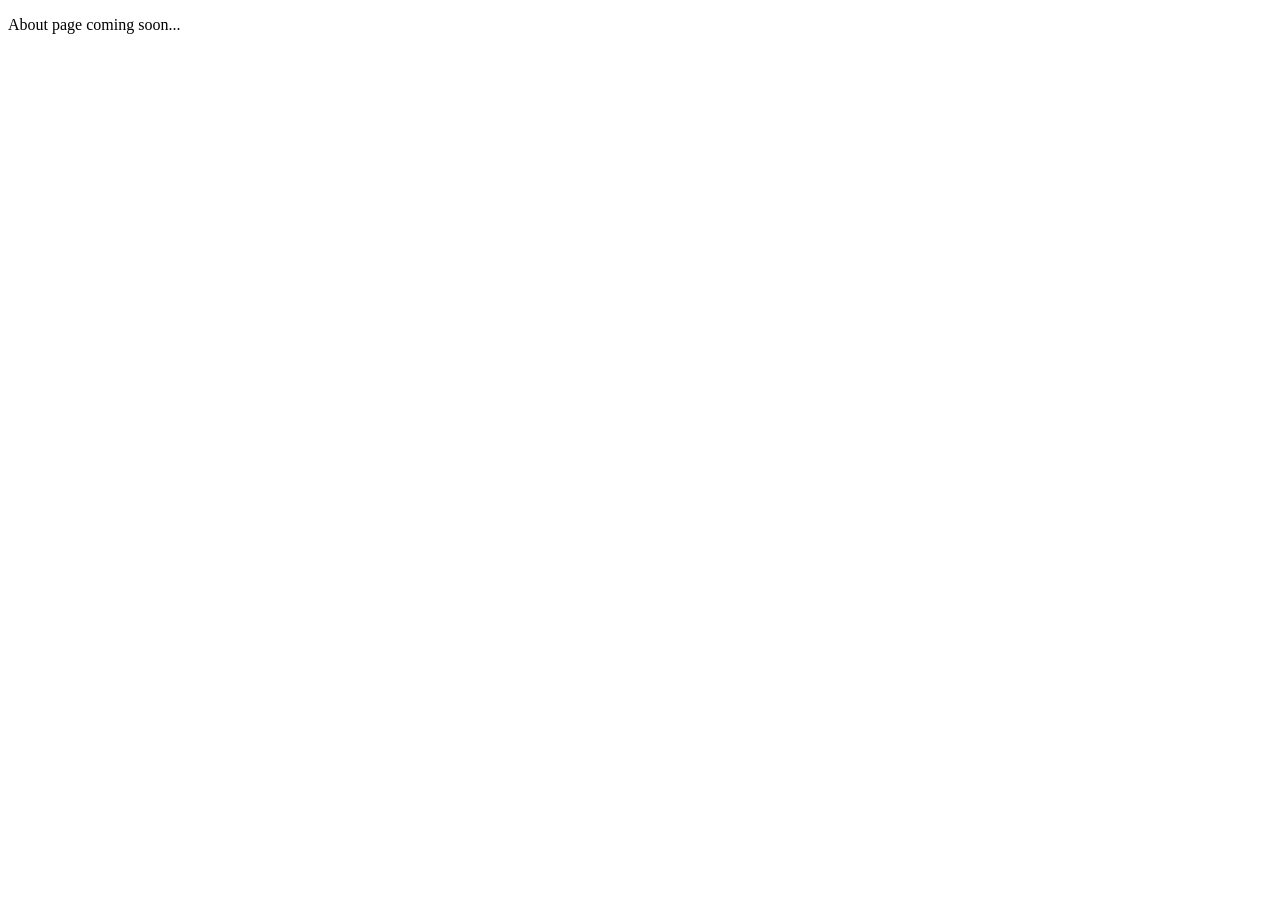
==== pages/about.html @ d06fef38 "Setting up pages and folders" ====
<!DOCTYPE html>
<html lang="en">
<head>
    <meta charset="UTF-8">
    <meta name="viewport" content="width=device-width, initial-scale=1.0">
    <title>About - Cheyenne</title>
    <link rel="stylesheet" href="assets/css/style.css">
</head>
<body>
    <p>About page coming soon...</p>
</body>
</html>
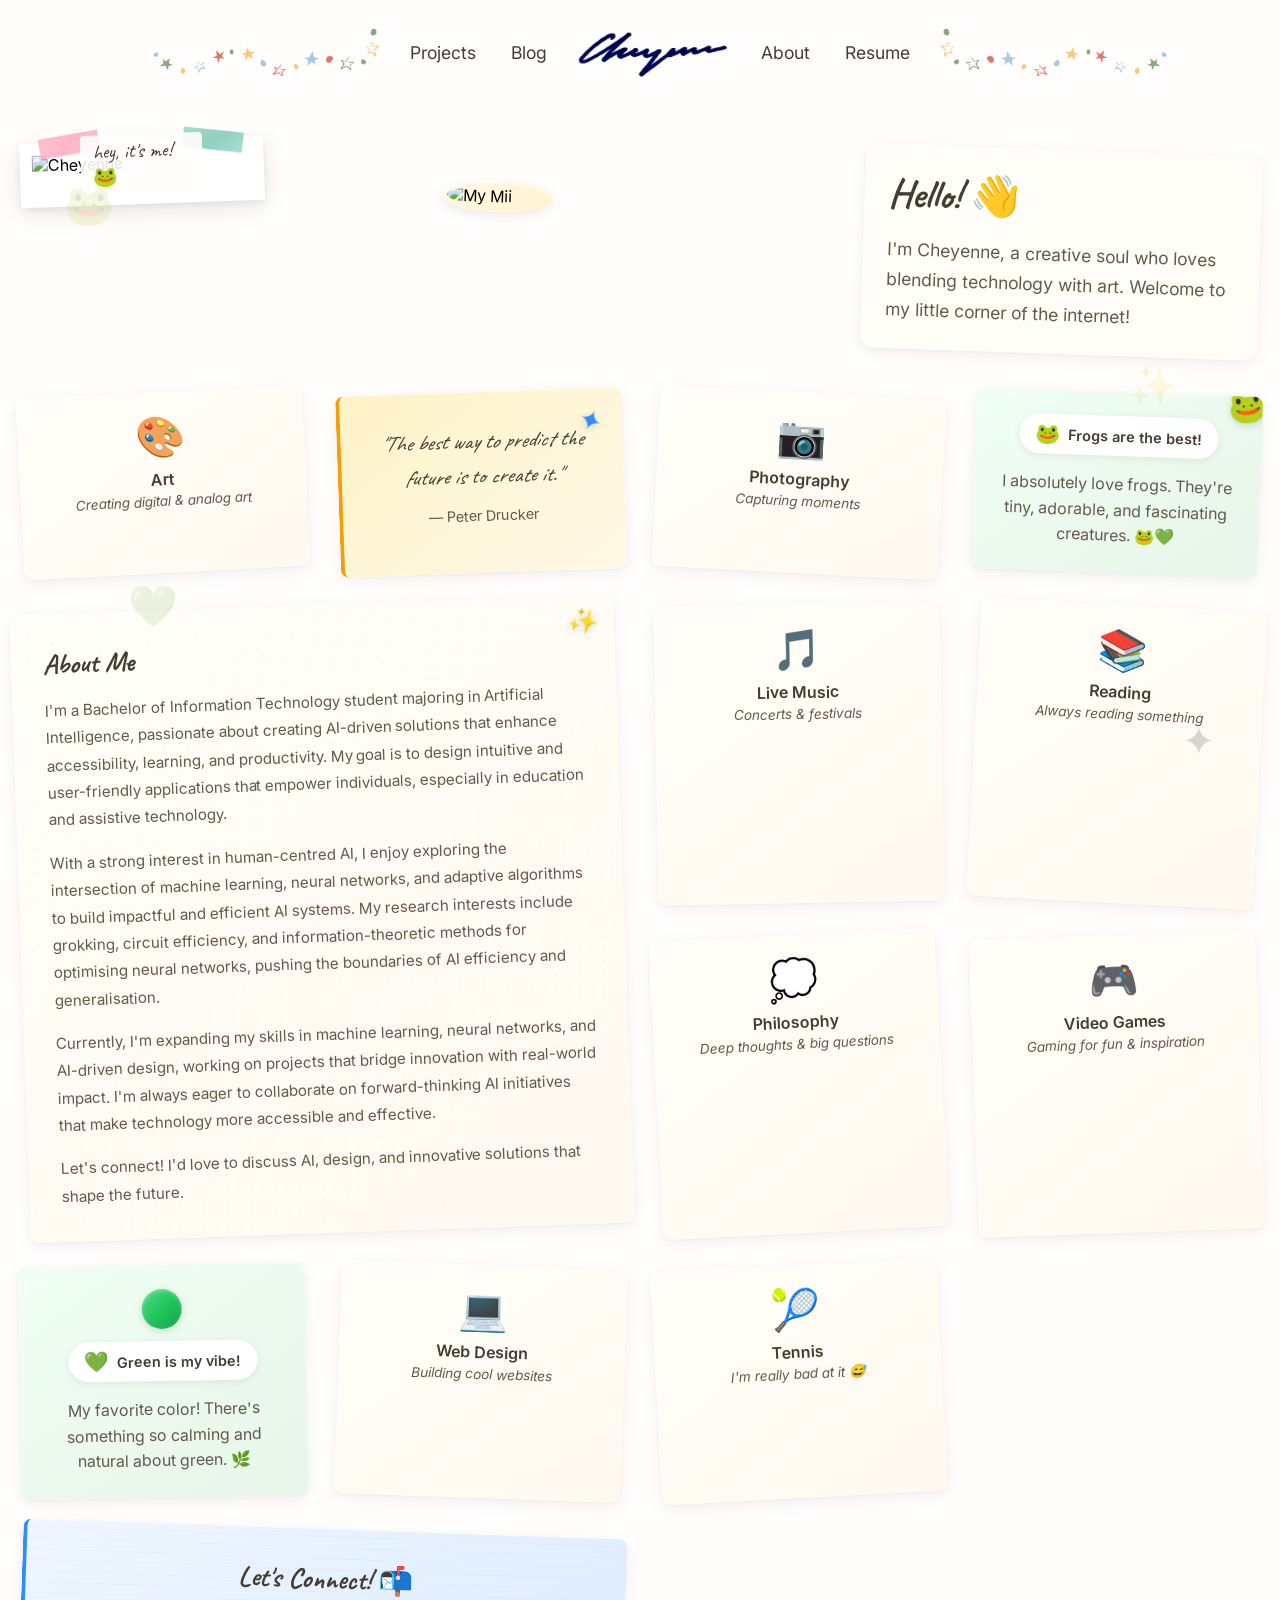
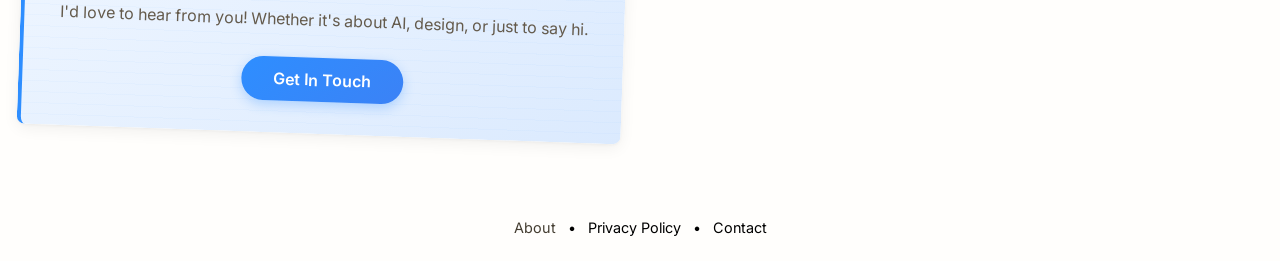
==== commit 719f397d: "about and resume section added" ====
--- a/pages/about.html
+++ b/pages/about.html
@@ -4,9 +4,198 @@
     <meta charset="UTF-8">
     <meta name="viewport" content="width=device-width, initial-scale=1.0">
     <title>About - Cheyenne</title>
-    <link rel="stylesheet" href="assets/css/style.css">
+    <link rel="stylesheet" href="../assets/css/style.css">
+    <link rel="preconnect" href="https://fonts.googleapis.com">
+    <link href="https://fonts.googleapis.com/css2?family=Inter:wght@400;500;600;700&family=Caveat:wght@400;500;600&display=swap" rel="stylesheet">
 </head>
+
 <body>
-    <p>About page coming soon...</p>
+    <!-- Top Bar -->
+    <div class="top-bar">
+        <div class="top-left">
+            <img src="../assets/images/stars-left.png" alt="Name" class="left-stars">
+            <nav class="nav-links">
+                <a href="projects.html">Projects</a>
+                <a href="blog.html">Blog</a>
+            </nav>
+            <img src="../assets/images/LOGO.png" alt="Name" class="top-logo">
+            <nav class="nav-links">
+                <a href="about.html">About</a>
+                <a href="resume.html">Resume</a>
+            </nav>
+            <img src="../assets/images/stars-right.png" alt="Name" class="right-stars">
+        </div>
+        
+        <button class="hamburger" aria-label="Toggle menu" aria-expanded="false">
+            <span class="hamburger-line"></span>
+            <span class="hamburger-line"></span>
+            <span class="hamburger-line"></span>
+        </button>
+    </div>
+
+    <!-- Mobile Navigation Overlay -->
+    <div class="mobile-nav-overlay">
+        <nav class="mobile-nav">
+            <a href="projects.html" class="mobile-nav-link">Projects</a>
+            <a href="blog.html" class="mobile-nav-link">Blog</a>
+            <a href="about.html" class="mobile-nav-link">About</a>
+            <a href="resume.html" class="mobile-nav-link">Resume</a>
+        </nav>
+    </div>
+
+    <!-- Main Content -->
+    <main class="about-container">
+        
+        <!-- Hero Section -->
+        <section class="about-hero">
+            <div class="hero-grid">
+                <!-- Your Photo Frame -->
+                <div class="photo-frame rotate-left">
+                    <div class="washi-tape top-left"></div>
+                    <div class="washi-tape top-right"></div>
+                    <img src="https://images.unsplash.com/photo-1494790108377-be9c29b29330?w=400&h=500&fit=crop" alt="Cheyenne" class="profile-photo">
+                    <span class="photo-caption">hey, it's me! 🐸</span>
+                </div>
+                
+                <!-- Wii Mii -->
+                <div class="mii-frame rotate-right">
+                    <img src="https://images.unsplash.com/photo-1535713875002-d1d0cf377fde?w=200&h=200&fit=crop" alt="My Mii" class="mii-photo">
+                </div>
+                
+                <!-- Intro Card -->
+                <div class="intro-card">
+                    <h1 class="hello-text">Hello! 👋</h1>
+                    <p class="intro-text">I'm Cheyenne, a creative soul who loves blending technology with art. Welcome to my little corner of the internet!</p>
+                </div>
+            </div>
+        </section>
+
+        <!-- Scrapbook Masonry Grid -->
+        <section class="scrapbook-section">
+            <div class="scrapbook-grid">
+                
+                <!-- Hobbies Card: Art -->
+                <div class="scrap-card hobby-card rotate-3deg">
+                    <div class="hobby-icon">🎨</div>
+                    <h3 class="hobby-title">Art</h3>
+                    <p class="hobby-desc">Creating digital & analog art</p>
+                </div>
+
+                <!-- Quote Card -->
+                <div class="scrap-card quote-card rotate-left">
+                    <div class="sticker sticker-sparkle">✦</div>
+                    <blockquote class="quote-text">"The best way to predict the future is to create it."</blockquote>
+                    <cite class="quote-author">— Peter Drucker</cite>
+                </div>
+
+                <!-- Hobbies Card: Photography -->
+                <div class="scrap-card hobby-card rotate--3deg">
+                    <div class="hobby-icon">📷</div>
+                    <h3 class="hobby-title">Photography</h3>
+                    <p class="hobby-desc">Capturing moments</p>
+                </div>
+
+                <!-- Fun Fact: Frogs -->
+                <div class="scrap-card funfact-card rotate-right">
+                    <div class="sticker sticker-frog">🐸</div>
+                    <div class="funfact-badge">
+                        <span class="funfact-icon">🐸</span>
+                        <span class="funfact-text">Frogs are the best!</span>
+                    </div>
+                    <p class="funfact-desc">I absolutely love frogs. They're tiny, adorable, and fascinating creatures. 🐸💚</p>
+                </div>
+
+                <!-- About Me Card -->
+                <div class="scrap-card about-card span-2 rotate-left">
+                    <div class="card-pattern dots"></div>
+                    <div class="sticker sticker-star">✨</div>
+                    <h2 class="card-title">About Me</h2>
+                    <p class="card-text">I'm a Bachelor of Information Technology student majoring in Artificial Intelligence, passionate about creating AI-driven solutions that enhance accessibility, learning, and productivity. My goal is to design intuitive and user-friendly applications that empower individuals, especially in education and assistive technology.</p>
+                    <p class="card-text">With a strong interest in human-centred AI, I enjoy exploring the intersection of machine learning, neural networks, and adaptive algorithms to build impactful and efficient AI systems. My research interests include grokking, circuit efficiency, and information-theoretic methods for optimising neural networks, pushing the boundaries of AI efficiency and generalisation.</p>
+                    <p class="card-text">Currently, I'm expanding my skills in machine learning, neural networks, and AI-driven design, working on projects that bridge innovation with real-world impact. I'm always eager to collaborate on forward-thinking AI initiatives that make technology more accessible and effective.</p>
+                    <p class="card-text">Let's connect! I'd love to discuss AI, design, and innovative solutions that shape the future.</p>
+                </div>
+
+                <!-- Hobbies Card: Live Music -->
+                <div class="scrap-card hobby-card rotate-1deg">
+                    <div class="hobby-icon">🎵</div>
+                    <h3 class="hobby-title">Live Music</h3>
+                    <p class="hobby-desc">Concerts & festivals</p>
+                </div>
+
+                <!-- Hobbies Card: Reading -->
+                <div class="scrap-card hobby-card rotate--3deg">
+                    <div class="hobby-icon">📚</div>
+                    <h3 class="hobby-title">Reading</h3>
+                    <p class="hobby-desc">Always reading something</p>
+                </div>
+
+                <!-- Hobbies Card: Philosophy -->
+                <div class="scrap-card hobby-card rotate-3deg">
+                    <div class="hobby-icon">💭</div>
+                    <h3 class="hobby-title">Philosophy</h3>
+                    <p class="hobby-desc">Deep thoughts & big questions</p>
+                </div>
+
+                <!-- Hobbies Card: Video Games -->
+                <div class="scrap-card hobby-card rotate-left">
+                    <div class="hobby-icon">🎮</div>
+                    <h3 class="hobby-title">Video Games</h3>
+                    <p class="hobby-desc">Gaming for fun & inspiration</p>
+                </div>
+
+                <!-- Fun Fact: Favorite Color -->
+                <div class="scrap-card funfact-card rotate-1deg">
+                    <div class="color-swatch">
+                        <span class="color-circle green"></span>
+                    </div>
+                    <div class="funfact-badge">
+                        <span class="funfact-icon">💚</span>
+                        <span class="funfact-text">Green is my vibe!</span>
+                    </div>
+                    <p class="funfact-desc">My favorite color! There's something so calming and natural about green. 🌿</p>
+                </div>
+
+                <!-- Hobbies Card: Web Design -->
+                <div class="scrap-card hobby-card rotate-right">
+                    <div class="hobby-icon">💻</div>
+                    <h3 class="hobby-title">Web Design</h3>
+                    <p class="hobby-desc">Building cool websites</p>
+                </div>
+
+                <!-- Hobbies Card: Tennis -->
+                <div class="scrap-card hobby-card rotate-3deg">
+                    <div class="hobby-icon">🎾</div>
+                    <h3 class="hobby-title">Tennis</h3>
+                    <p class="hobby-desc">I'm really bad at it 😅</p>
+                </div>
+
+                <!-- Let's Connect Card -->
+                <div class="scrap-card connect-card span-2 rotate-right">
+                    <div class="card-pattern lines"></div>
+                    <h2 class="connect-title">Let's Connect! 📬</h2>
+                    <p class="connect-text">I'd love to hear from you! Whether it's about AI, design, or just to say hi.</p>
+                    <a href="resume.html" class="connect-btn">Get In Touch</a>
+                </div>
+
+            </div>
+        </section>
+
+    </main>
+
+    <!-- Decorative Elements -->
+    <div class="deco-sticker deco-frog">🐸</div>
+    <div class="deco-sticker deco-star">✨</div>
+    <div class="deco-sticker deco-heart">💚</div>
+    <div class="deco-sticker deco-sparkle">✦</div>
+
+    <!-- Footer -->
+    <footer>
+        <nav aria-label="Footer navigation">
+            <a href="about.html">About</a> &nbsp; • &nbsp; Privacy Policy &nbsp; • &nbsp; Contact
+        </nav>
+    </footer>
+
+    <script src="../scripts/main.js"></script>
 </body>
 </html>
--- a/assets/css/style.css
+++ b/assets/css/style.css
@@ -0,0 +1,1207 @@
+/* ===================
+   Global Body Styles
+   =================== */
+   body {
+    margin: 0;
+    font-family: 'Inter', Arial, sans-serif;
+    background: rgb(255, 254, 252);
+}
+
+
+.main-text {
+    color: rgb(68, 61, 49);
+    font-family: 'Inter', serif;
+    font-size: clamp(1.6rem, 4vw, 3rem);
+    padding: 2rem 1.5rem;
+    max-width: 900px;
+    margin: auto;
+}
+
+/* ===================
+   Header and Branding
+   =================== */
+header {
+    text-align: center;
+    padding-top: 160px; /* accommodates fixed nav bar */
+    color: #F0E6D9;
+}
+
+.logo-img {
+    width: 180px;
+    height: auto;
+    display: block;
+    margin: 0 auto 20px;
+}
+
+.logo {
+    font-size: 2.8rem;
+    font-weight: 800;
+    margin-bottom: 10px;
+}
+
+.subtitle {
+    font-size: 1.2rem;
+    margin-bottom: 30px;
+}
+
+
+/* ===================
+   Top Bar & Navigation
+   =================== */
+.hamburger {
+    display: none;
+}
+
+.mobile-nav-overlay {
+    display: none;
+}
+.top-bar {
+    display: flex;
+    justify-content: center;
+    align-items: center;
+    padding: 14px 20px;
+    background-color: rgb(255, 254, 252);
+    position: fixed;
+    top: 0;
+    width: 100%;
+    z-index: 9999;
+}
+
+.top-left {
+    display: flex;
+    align-items: center;
+    gap: 30px;
+    max-width: 1200px;
+    width: 100%;
+    justify-content: center;
+}
+
+.nav-links {
+    display: flex;
+    gap: 35px;
+}
+
+.nav-links a {
+    color: rgb(68, 61, 49);
+    font-family: 'Inter', serif;
+    text-decoration: none;
+    font-size: 1.1rem;
+}
+
+.nav-links a:hover {
+    /* color: #ff772e; */
+    color: #2e8eff;
+}
+
+.top-logo {
+    width: clamp(100px, 12vw, 180px);
+}
+
+.left-stars,
+.right-stars {
+    width: clamp(120px, 18vw, 460px);
+    height: auto;
+}
+/* 
+.left-stars {
+    width: 460px;
+    height: auto;
+    display: block;
+    transform: translate(-15px, -25px);
+    position: relative;
+    padding: 0px 0px;
+    top: 0;
+    left: -30px;
+    right: 0px;
+    z-index: 9999;
+}
+.right-stars {
+    width: 460px;
+    height: auto;
+    display: block;
+    transform: translate(-15px, -25px);
+    position: relative;
+    padding: 0px 0px;
+    top: 0;
+    left: 30px;
+    right: 0;
+    z-index: 9999;
+} */
+
+
+.top-right-icons {
+    display: flex;
+    gap: 20px;
+    align-items: center;
+    flex-shrink: 0;
+}
+
+.icon-btn {
+    background: none;
+    border: none;
+    cursor: pointer;
+    padding: 4px;
+    transition: transform 0.2s ease;
+}
+
+.icon-btn:hover {
+    transform: scale(1.15);
+}
+
+.icon-btn svg {
+    width: 22px;
+    height: 22px;
+    fill: white;
+}
+/* ===================
+   Footer Styling
+   =================== */
+footer {
+    text-align: center;
+    padding: 25px 10px;
+    font-size: clamp(0.8rem, 2vw, 0.9rem);
+}
+
+footer nav a {
+    color: rgb(68, 61, 49);
+    text-decoration: none;
+}
+
+footer nav a:hover {
+    color: #2e8eff;
+}
+
+button {
+    font-size: 17px;
+    padding: 1em 2.7em;
+    font-weight: 500;
+    background: #1f2937;
+    color: white;
+    border: none;
+    position: relative;
+    overflow: hidden;
+    border-radius: 0.6em;
+    cursor: pointer;
+  }
+  
+  .label {
+    position: relative;
+    top: -1px;
+  }
+  
+  .transition {
+    transition-timing-function: cubic-bezier(0, 0, 0.2, 1);
+    transition-duration: 500ms;
+    background-color: rgba(16, 185, 129, 0.6);
+    border-radius: 9999px;
+    width: 0;
+    height: 0;
+    position: absolute;
+    left: 50%;
+    top: 50%;
+    transform: translate(-50%, -50%);
+  }
+  
+  button:hover .transition {
+    width: 14em;
+    height: 14em;
+  }
+  
+  button:active {
+    transform: scale(0.97);
+  }
+  
+  @media (max-width: 768px) {
+
+    .top-left {
+        gap: 15px;
+    }
+
+    .nav-links {
+        gap: 18px;
+    }
+
+    .nav-links a {
+        font-size: 0.9rem;
+    }
+
+    .left-stars,
+    .right-stars {
+        display: none;
+    }
+
+    .hamburger {
+        display: flex;
+    }
+
+    .nav-links {
+        display: none;
+    }
+
+    header {
+    padding-top: clamp(100px, 12vh, 160px);
+    }
+
+    .main-text {
+        text-align: center;
+        padding: 1.5rem;
+    }
+
+    /* Hamburger Button */
+    .hamburger {
+        display: flex;
+        flex-direction: column;
+        justify-content: center;
+        align-items: center;
+        gap: 5px;
+        width: 40px;
+        height: 40px;
+        background: none;
+        border: none;
+        cursor: pointer;
+        padding: 0;
+        z-index: 10000;
+    }
+
+    .hamburger-line {
+        width: 24px;
+        height: 2px;
+        background-color: rgb(68, 61, 49);
+        transition: all 0.3s ease;
+    }
+
+    .hamburger.active .hamburger-line:nth-child(1) {
+        transform: rotate(45deg) translate(5px, 5px);
+    }
+
+    .hamburger.active .hamburger-line:nth-child(2) {
+        opacity: 0;
+    }
+
+    .hamburger.active .hamburger-line:nth-child(3) {
+        transform: rotate(-45deg) translate(5px, -5px);
+    }
+
+    /* Mobile Navigation Overlay */
+    .mobile-nav-overlay {
+        position: fixed;
+        top: 0;
+        left: 0;
+        width: 100%;
+        height: 100%;
+        background-color: rgba(255, 254, 252, 0.98);
+        display: flex;
+        justify-content: flex-start;
+        align-items: center;
+        padding-left: 3rem;
+        opacity: 0;
+        visibility: hidden;
+        transition: opacity 0.3s ease, visibility 0.3s ease;
+        z-index: 9998;
+    }
+
+    .mobile-nav-overlay.active {
+        opacity: 1;
+        visibility: visible;
+    }
+
+    /* Mobile Navigation Links */
+    .mobile-nav {
+        display: flex;
+        flex-direction: column;
+        align-items: flex-start;
+        gap: 2rem;
+        transform: scale(0.9);
+        transition: transform 0.3s ease;
+    }
+
+    .mobile-nav-overlay.active .mobile-nav {
+        transform: scale(1);
+    }
+
+    .mobile-nav-link {
+        color: rgb(68, 61, 49);
+        font-family: 'Inter', serif;
+        font-size: 2rem;
+        font-weight: 600;
+        text-decoration: none;
+        transition: color 0.2s ease, transform 0.2s ease;
+    }
+
+    .mobile-nav-link:hover {
+        color: #2e8eff;
+        transform: scale(1.05);
+    }
+}
+
+/* ===================
+   Resume Page Styles
+   =================== */
+.resume-container {
+    max-width: 800px;
+    margin: 0 auto;
+    padding: 120px 20px 60px;
+}
+
+.section-title {
+    font-size: clamp(2rem, 5vw, 3rem);
+    color: rgb(68, 61, 49);
+    text-align: center;
+    margin-bottom: 0.5rem;
+    font-weight: 800;
+    letter-spacing: -0.02em;
+    position: relative;
+}
+
+.section-title::after {
+    content: '';
+    display: block;
+    width: 60px;
+    height: 4px;
+    background: linear-gradient(90deg, #2e8eff, #60a5fa);
+    margin: 1rem auto 0;
+    border-radius: 2px;
+}
+
+.section-subtitle {
+    text-align: center;
+    color: rgb(120, 110, 95);
+    margin-bottom: 3.5rem;
+    font-size: 1.15rem;
+    font-weight: 400;
+}
+
+/* Contact Form */
+.contact-section {
+    margin-bottom: 6rem;
+}
+
+.contact-form {
+    background: linear-gradient(145deg, #ffffff, #fafaf8);
+    padding: 2.5rem;
+    border-radius: 20px;
+    box-shadow: 
+        0 4px 30px rgba(0, 0, 0, 0.06),
+        0 1px 3px rgba(0, 0, 0, 0.04),
+        inset 0 1px 0 rgba(255, 255, 255, 0.8);
+    border: 1px solid rgba(0, 0, 0, 0.03);
+}
+
+.form-group {
+    margin-bottom: 1.75rem;
+    position: relative;
+}
+
+.form-group label {
+    display: block;
+    margin-bottom: 0.6rem;
+    color: rgb(68, 61, 49);
+    font-weight: 600;
+    font-size: 0.9rem;
+    letter-spacing: 0.02em;
+    text-transform: uppercase;
+}
+
+.form-group input,
+.form-group select,
+.form-group textarea {
+    width: 100%;
+    padding: 1rem 1.25rem;
+    border: 1.5px solid #e8e5df;
+    border-radius: 12px;
+    font-family: 'Inter', Arial, sans-serif;
+    font-size: 1rem;
+    transition: all 0.25s cubic-bezier(0.4, 0, 0.2, 1);
+    box-sizing: border-box;
+    background: rgba(255, 255, 255, 0.8);
+}
+
+.form-group input:hover,
+.form-group select:hover,
+.form-group textarea:hover {
+    border-color: #d0ccc5;
+}
+
+.form-group input:focus,
+.form-group select:focus,
+.form-group textarea:focus {
+    outline: none;
+    border-color: #2e8eff;
+    box-shadow: 
+        0 0 0 4px rgba(46, 142, 255, 0.12),
+        0 4px 12px rgba(46, 142, 255, 0.08);
+    background: #fff;
+    transform: translateY(-1px);
+}
+
+.form-group textarea {
+    resize: vertical;
+    min-height: 140px;
+}
+
+.form-group select {
+    cursor: pointer;
+    appearance: none;
+    background-image: url("data:image/svg+xml,%3Csvg xmlns='http://www.w3.org/2000/svg' width='16' height='16' viewBox='0 0 24 24' fill='none' stroke='%23644B2F' stroke-width='2' stroke-linecap='round' stroke-linejoin='round'%3E%3Cpolyline points='6 9 12 15 18 9'%3E%3C/polyline%3E%3C/svg%3E");
+    background-repeat: no-repeat;
+    background-position: right 1rem center;
+    padding-right: 3rem;
+}
+
+.submit-btn {
+    width: 100%;
+    padding: 1.15rem 2.5rem;
+    font-size: 1.05rem;
+    font-weight: 600;
+    letter-spacing: 0.03em;
+    background: linear-gradient(135deg, #1f2937 0%, #374151 100%);
+    color: white;
+    border: none;
+    border-radius: 12px;
+    cursor: pointer;
+    position: relative;
+    overflow: hidden;
+    transition: all 0.3s cubic-bezier(0.4, 0, 0.2, 1);
+    box-shadow: 0 4px 15px rgba(31, 41, 55, 0.25);
+}
+
+.submit-btn::before {
+    content: '';
+    position: absolute;
+    top: 0;
+    left: -100%;
+    width: 100%;
+    height: 100%;
+    background: linear-gradient(90deg, transparent, rgba(255,255,255,0.2), transparent);
+    transition: left 0.5s ease;
+}
+
+.submit-btn:hover {
+    transform: translateY(-2px);
+    box-shadow: 0 8px 25px rgba(31, 41, 55, 0.35);
+    background: linear-gradient(135deg, #374151 0%, #4b5563 100%);
+}
+
+.submit-btn:hover::before {
+    left: 100%;
+}
+
+.submit-btn:active {
+    transform: translateY(0);
+    box-shadow: 0 2px 10px rgba(31, 41, 55, 0.2);
+}
+
+/* Timeline */
+.timeline-section {
+    margin-bottom: 3rem;
+}
+
+.timeline {
+    position: relative;
+    padding-left: 2.5rem;
+}
+
+.timeline::before {
+    content: '';
+    position: absolute;
+    left: 0;
+    top: 8px;
+    bottom: 8px;
+    width: 2px;
+    background: linear-gradient(180deg, #2e8eff 0%, #93c5fd 50%, #e5e2dc 100%);
+    border-radius: 2px;
+}
+
+.timeline-entry {
+    position: relative;
+    margin-bottom: 2rem;
+    opacity: 0;
+    transform: translateY(40px);
+    transition: opacity 0.7s cubic-bezier(0.4, 0, 0.2, 1), transform 0.7s cubic-bezier(0.4, 0, 0.2, 1);
+}
+
+.timeline-entry.visible {
+    opacity: 1;
+    transform: translateY(0);
+}
+
+.timeline-entry::before {
+    content: '';
+    position: absolute;
+    left: -2.5rem;
+    top: 6px;
+    width: 14px;
+    height: 14px;
+    background: linear-gradient(135deg, #2e8eff, #60a5fa);
+    border-radius: 50%;
+    border: 3px solid rgb(255, 254, 252);
+    box-shadow: 
+        0 0 0 3px rgba(46, 142, 255, 0.2),
+        0 2px 8px rgba(46, 142, 255, 0.3);
+    transform: translateX(-5px);
+    transition: all 0.3s ease;
+}
+
+.timeline-entry:hover::before {
+    transform: translateX(-5px) scale(1.2);
+    box-shadow: 
+        0 0 0 4px rgba(46, 142, 255, 0.3),
+        0 4px 12px rgba(46, 142, 255, 0.4);
+}
+
+.timeline-date {
+    display: inline-block;
+    background: linear-gradient(135deg, #2e8eff, #3b82f6);
+    color: white;
+    padding: 0.4rem 1rem;
+    border-radius: 25px;
+    font-size: 0.8rem;
+    font-weight: 600;
+    margin-bottom: 1rem;
+    letter-spacing: 0.05em;
+    box-shadow: 0 2px 8px rgba(46, 142, 255, 0.25);
+}
+
+.timeline-content {
+    background: linear-gradient(145deg, #ffffff, #fafaf8);
+    padding: 1.75rem;
+    border-radius: 16px;
+    box-shadow: 
+        0 4px 20px rgba(0, 0, 0, 0.05),
+        0 1px 2px rgba(0, 0, 0, 0.03);
+    border: 1px solid rgba(0, 0, 0, 0.03);
+    transition: all 0.3s cubic-bezier(0.4, 0, 0.2, 1);
+    position: relative;
+    overflow: hidden;
+}
+
+.timeline-content::before {
+    content: '';
+    position: absolute;
+    top: 0;
+    left: 0;
+    width: 4px;
+    height: 100%;
+    background: linear-gradient(180deg, #2e8eff, #60a5fa);
+    border-radius: 4px 0 0 4px;
+}
+
+.timeline-content:hover {
+    transform: translateY(-4px);
+    box-shadow: 
+        0 12px 40px rgba(0, 0, 0, 0.08),
+        0 4px 12px rgba(0, 0, 0, 0.04);
+}
+
+.timeline-title {
+    font-size: 1.35rem;
+    color: rgb(68, 61, 49);
+    margin: 0 0 0.4rem;
+    font-weight: 700;
+    letter-spacing: -0.01em;
+}
+
+.timeline-company {
+    color: #2e8eff;
+    font-weight: 600;
+    font-size: 0.95rem;
+    margin: 0 0 1rem;
+    letter-spacing: 0.02em;
+}
+
+.timeline-description {
+    color: rgb(100, 90, 75);
+    margin: 0;
+    line-height: 1.7;
+    font-size: 0.995rem;
+}
+
+/* Mobile styles for resume */
+@media (max-width: 768px) {
+    .resume-container {
+        padding: 100px 16px 40px;
+    }
+
+    .contact-form {
+        padding: 1.75rem;
+        border-radius: 16px;
+    }
+
+    .timeline {
+        padding-left: 2rem;
+    }
+
+    .timeline::before {
+        left: -0.5rem;
+    }
+
+    .timeline-entry::before {
+        left: -2rem;
+        transform: translateX(-4px);
+    }
+
+    .timeline-entry:hover::before {
+        transform: translateX(-4px) scale(1.15);
+    }
+
+    .timeline-content {
+        padding: 1.5rem;
+        border-radius: 14px;
+    }
+}
+
+/* ===================
+   About Page - Scrapbook Style
+   =================== */
+.about-container {
+    max-width: 1400px;
+    margin: 0 auto;
+    padding: 140px 20px 60px;
+    position: relative;
+}
+
+/* Hero Section */
+.about-hero {
+    margin-bottom: 3rem;
+}
+
+.hero-grid {
+    display: grid;
+    grid-template-columns: repeat(6, 1fr);
+    gap: 1.5rem;
+    align-items: start;
+}
+
+/* Photo Frame */
+.photo-frame {
+    grid-column: 1 / 3;
+    max-width: 220px;
+    background: #fff;
+    padding: 0.75rem 0.75rem 2rem 0.75rem;
+    box-shadow: 
+        0 6px 24px rgba(0, 0, 0, 0.1),
+        0 2px 6px rgba(0, 0, 0, 0.06);
+    position: relative;
+    transform: rotate(-3deg);
+    transition: transform 0.3s ease;
+}
+
+.photo-frame:hover {
+    transform: rotate(0deg) scale(1.02);
+}
+
+.profile-photo {
+    width: 100%;
+    height: auto;
+    display: block;
+    border-radius: 2px;
+}
+
+.photo-caption {
+    position: absolute;
+    bottom: 0.75rem;
+    left: 50%;
+    transform: translateX(-50%);
+    font-family: 'Caveat', cursive;
+    font-size: 1.25rem;
+    color: rgb(68, 61, 49);
+    background: rgba(255, 254, 252, 0.9);
+    padding: 0.25rem 0.75rem;
+    border-radius: 4px;
+}
+
+/* Washi Tape */
+.washi-tape {
+    position: absolute;
+    width: 60px;
+    height: 20px;
+    background: linear-gradient(135deg, #ffb6c1 0%, #ffaac4 50%, #ffb6c1 100%);
+    opacity: 0.85;
+    box-shadow: 0 1px 2px rgba(0, 0, 0, 0.1);
+}
+
+.washi-tape.top-left {
+    top: -8px;
+    left: 20px;
+    transform: rotate(-8deg);
+}
+
+.washi-tape.top-right {
+    top: -8px;
+    right: 20px;
+    transform: rotate(8deg);
+    background: linear-gradient(135deg, #98d8c8 0%, #7ec8b8 50%, #98d8c8 100%);
+}
+
+/* Mii Frame */
+.mii-frame {
+    grid-column: 3 / 5;
+    width: 100px;
+    background: linear-gradient(145deg, #fff9e6, #fff3cc);
+    padding: 6px;
+    border-radius: 50%;
+    box-shadow: 
+        0 4px 12px rgba(0, 0, 0, 0.08),
+        inset 0 2px 4px rgba(255, 255, 255, 0.8);
+    position: relative;
+    top: 40px;
+    transform: rotate(4deg);
+    transition: transform 0.3s ease;
+}
+
+.mii-frame:hover {
+    transform: rotate(0deg) scale(1.1);
+}
+
+.mii-photo {
+    width: 100%;
+    height: auto;
+    border-radius: 50%;
+    display: block;
+}
+
+/* Intro Card */
+.intro-card {
+    grid-column: 5 / 7;
+    background: linear-gradient(145deg, #fffef8, #fdfcf5);
+    padding: 1.5rem;
+    border-radius: 12px;
+    box-shadow: 
+        0 4px 16px rgba(0, 0, 0, 0.06),
+        0 1px 3px rgba(0, 0, 0, 0.04);
+    position: relative;
+    transform: rotate(2deg);
+    top: 10px;
+}
+
+.hello-text {
+    font-family: 'Caveat', cursive;
+    font-size: 2.5rem;
+    color: rgb(68, 61, 49);
+    margin: 0 0 1rem;
+}
+
+.intro-text {
+    font-size: 1.1rem;
+    color: rgb(100, 90, 75);
+    line-height: 1.7;
+    margin: 0;
+}
+
+/* Rotations - More variety for organic feel */
+.rotate-left {
+    transform: rotate(-2deg);
+}
+
+.rotate-right {
+    transform: rotate(2deg);
+}
+
+.rotate-3deg {
+    transform: rotate(-3deg);
+}
+
+.rotate--3deg {
+    transform: rotate(3deg);
+}
+
+.rotate-1deg {
+    transform: rotate(-1deg);
+}
+
+.rotate-none {
+    transform: rotate(0deg);
+}
+
+/* Scrapbook Grid */
+.scrapbook-section {
+    position: relative;
+}
+
+.scrapbook-grid {
+    display: grid;
+    grid-template-columns: repeat(4, 1fr);
+    gap: 2rem;
+    grid-auto-flow: dense;
+}
+
+/* Card spans */
+.span-2 {
+    grid-column: span 2;
+}
+
+.span-3 {
+    grid-column: span 3;
+}
+
+/* Scrap Cards */
+.scrap-card {
+    background: linear-gradient(145deg, #fffef8, #fff9f0);
+    padding: 1.5rem;
+    border-radius: 8px;
+    box-shadow: 
+        0 4px 16px rgba(0, 0, 0, 0.06),
+        0 1px 3px rgba(0, 0, 0, 0.04);
+    position: relative;
+    transition: all 0.3s cubic-bezier(0.4, 0, 0.2, 1);
+    overflow: hidden;
+}
+
+.scrap-card:hover {
+    transform: translateY(-4px) scale(1.02);
+    box-shadow: 
+        0 12px 32px rgba(0, 0, 0, 0.1),
+        0 4px 8px rgba(0, 0, 0, 0.06);
+    z-index: 10;
+}
+
+/* Card Patterns */
+.card-pattern {
+    position: absolute;
+    top: 0;
+    left: 0;
+    right: 0;
+    bottom: 0;
+    opacity: 0.03;
+    pointer-events: none;
+}
+
+.card-pattern.dots {
+    background-image: radial-gradient(circle, #2e8eff 1px, transparent 1px);
+    background-size: 12px 12px;
+}
+
+.card-pattern.lines {
+    background-image: repeating-linear-gradient(
+        0deg,
+        transparent,
+        transparent 10px,
+        #2e8eff 10px,
+        #2e8eff 11px
+    );
+}
+
+/* About Card - spans 2 columns */
+.about-card {
+    grid-column: span 2;
+    grid-row: span 2;
+    padding: 2rem;
+}
+
+.card-title {
+    font-family: 'Caveat', cursive;
+    font-size: 1.75rem;
+    color: rgb(68, 61, 49);
+    margin: 0 0 1rem;
+    position: relative;
+}
+
+.card-text {
+    color: rgb(100, 90, 75);
+    line-height: 1.8;
+    margin: 0 0 1rem;
+    font-size: 0.95rem;
+}
+
+.card-text:last-child {
+    margin-bottom: 0;
+}
+
+/* Stickers */
+.sticker {
+    position: absolute;
+    font-size: 1.5rem;
+    filter: drop-shadow(0 2px 4px rgba(0, 0, 0, 0.15));
+    z-index: 5;
+}
+
+.sticker-star {
+    top: 10px;
+    right: 15px;
+    transform: rotate(15deg);
+}
+
+.sticker-frog {
+    top: -10px;
+    right: -5px;
+    font-size: 2rem;
+    transform: rotate(-10deg);
+}
+
+.sticker-sparkle {
+    top: 15px;
+    right: 20px;
+    font-size: 1.75rem;
+    transform: rotate(25deg);
+    color: #2e8eff;
+}
+
+/* Hobby Cards */
+.hobby-card {
+    text-align: center;
+    padding: 1.25rem;
+}
+
+.hobby-icon {
+    font-size: 2.5rem;
+    margin-bottom: 0.5rem;
+}
+
+.hobby-title {
+    font-size: 1rem;
+    font-weight: 600;
+    color: rgb(68, 61, 49);
+    margin: 0 0 0.25rem;
+}
+
+.hobby-desc {
+    font-size: 0.85rem;
+    color: rgb(100, 90, 75);
+    margin: 0;
+    font-style: italic;
+}
+
+/* Fun Fact Cards */
+.funfact-card {
+    text-align: center;
+    padding: 1.5rem;
+    background: linear-gradient(145deg, #f0fff4, #e8f5e9);
+}
+
+.funfact-badge {
+    display: inline-flex;
+    align-items: center;
+    gap: 0.5rem;
+    background: white;
+    padding: 0.5rem 1rem;
+    border-radius: 25px;
+    margin-bottom: 1rem;
+    box-shadow: 0 2px 8px rgba(0, 0, 0, 0.08);
+}
+
+.funfact-icon {
+    font-size: 1.25rem;
+}
+
+.funfact-text {
+    font-weight: 600;
+    color: rgb(68, 61, 49);
+    font-size: 0.9rem;
+}
+
+.funfact-desc {
+    color: rgb(100, 90, 75);
+    margin: 0;
+    line-height: 1.6;
+}
+
+/* Color Swatch */
+.color-swatch {
+    margin-bottom: 0.5rem;
+}
+
+.color-circle {
+    display: inline-block;
+    width: 40px;
+    height: 40px;
+    border-radius: 50%;
+    box-shadow: 
+        inset 0 2px 4px rgba(255, 255, 255, 0.3),
+        0 2px 8px rgba(0, 0, 0, 0.15);
+}
+
+.color-circle.green {
+    background: linear-gradient(135deg, #4ade80, #22c55e, #16a34a);
+}
+
+/* Quote Card */
+.quote-card {
+    background: linear-gradient(145deg, #fef3c7, #fef9e7);
+    text-align: center;
+    padding: 2rem 1.5rem;
+    border-left: 4px solid #f59e0b;
+}
+
+.quote-text {
+    font-family: 'Caveat', cursive;
+    font-size: 1.35rem;
+    color: rgb(68, 61, 49);
+    margin: 0 0 0.75rem;
+    line-height: 1.6;
+    font-style: italic;
+}
+
+.quote-author {
+    font-size: 0.9rem;
+    color: rgb(100, 90, 75);
+    font-style: normal;
+}
+
+/* Connect Card */
+.connect-card {
+    grid-column: span 2;
+    text-align: center;
+    padding: 2rem;
+    background: linear-gradient(145deg, #eff6ff, #dbeafe);
+    border-left: 4px solid #2e8eff;
+}
+
+.connect-title {
+    font-family: 'Caveat', cursive;
+    font-size: 1.75rem;
+    color: rgb(68, 61, 49);
+    margin: 0 0 0.75rem;
+}
+
+.connect-text {
+    color: rgb(100, 90, 75);
+    margin: 0 0 1.5rem;
+    line-height: 1.6;
+}
+
+.connect-btn {
+    display: inline-block;
+    background: linear-gradient(135deg, #2e8eff, #3b82f6);
+    color: white;
+    text-decoration: none;
+    padding: 0.75rem 2rem;
+    border-radius: 25px;
+    font-weight: 600;
+    transition: all 0.3s ease;
+    box-shadow: 0 4px 12px rgba(46, 142, 255, 0.3);
+}
+
+.connect-btn:hover {
+    transform: translateY(-2px);
+    box-shadow: 0 6px 20px rgba(46, 142, 255, 0.4);
+}
+
+/* Decorative Floating Stickers */
+.deco-sticker {
+    position: fixed;
+    font-size: 2.5rem;
+    opacity: 0.15;
+    pointer-events: none;
+    z-index: 100;
+    animation: float 6s ease-in-out infinite;
+}
+
+.deco-frog {
+    top: 20%;
+    left: 5%;
+    animation-delay: 0s;
+}
+
+.deco-star {
+    top: 40%;
+    right: 8%;
+    animation-delay: 1.5s;
+}
+
+.deco-heart {
+    bottom: 30%;
+    left: 10%;
+    animation-delay: 3s;
+}
+
+.deco-sparkle {
+    bottom: 15%;
+    right: 5%;
+    animation-delay: 4.5s;
+}
+
+@keyframes float {
+    0%, 100% {
+        transform: translateY(0) rotate(0deg);
+    }
+    50% {
+        transform: translateY(-15px) rotate(5deg);
+    }
+}
+
+/* Responsive - Tablet */
+@media (max-width: 1024px) {
+    .scrapbook-grid {
+        grid-template-columns: repeat(3, 1fr);
+    }
+    
+    .hero-grid {
+        grid-template-columns: repeat(6, 1fr);
+    }
+    
+    .photo-frame {
+        grid-column: 1 / 4;
+    }
+    
+    .mii-frame {
+        grid-column: 4 / 6;
+    }
+    
+    .intro-card {
+        grid-column: 1 / 7;
+        top: 0;
+    }
+    
+    .about-card {
+        grid-column: span 2;
+    }
+    
+    .connect-card {
+        grid-column: span 2;
+    }
+}
+
+/* Responsive - Mobile */
+@media (max-width: 768px) {
+    .about-container {
+        padding: 110px 16px 40px;
+    }
+    
+    .hero-grid {
+        display: flex;
+        flex-direction: column;
+        align-items: center;
+    }
+    
+    .photo-frame {
+        width: 80%;
+        max-width: 300px;
+        transform: rotate(-1deg);
+    }
+    
+    .mii-frame {
+        position: relative;
+        top: 0;
+        transform: rotate(3deg);
+        margin-top: 1rem;
+    }
+    
+    .intro-card {
+        transform: rotate(0deg);
+        margin-top: 1.5rem;
+        text-align: center;
+    }
+    
+    .scrapbook-grid {
+        grid-template-columns: 1fr;
+    }
+    
+    .about-card,
+    .connect-card {
+        grid-column: span 1;
+    }
+    
+    .about-card {
+        grid-row: auto;
+    }
+    
+    .scrap-card:hover {
+        transform: translateY(-2px);
+    }
+    
+    /* Hide decorative stickers on mobile */
+    .deco-sticker {
+        display: none;
+    }
+}
+
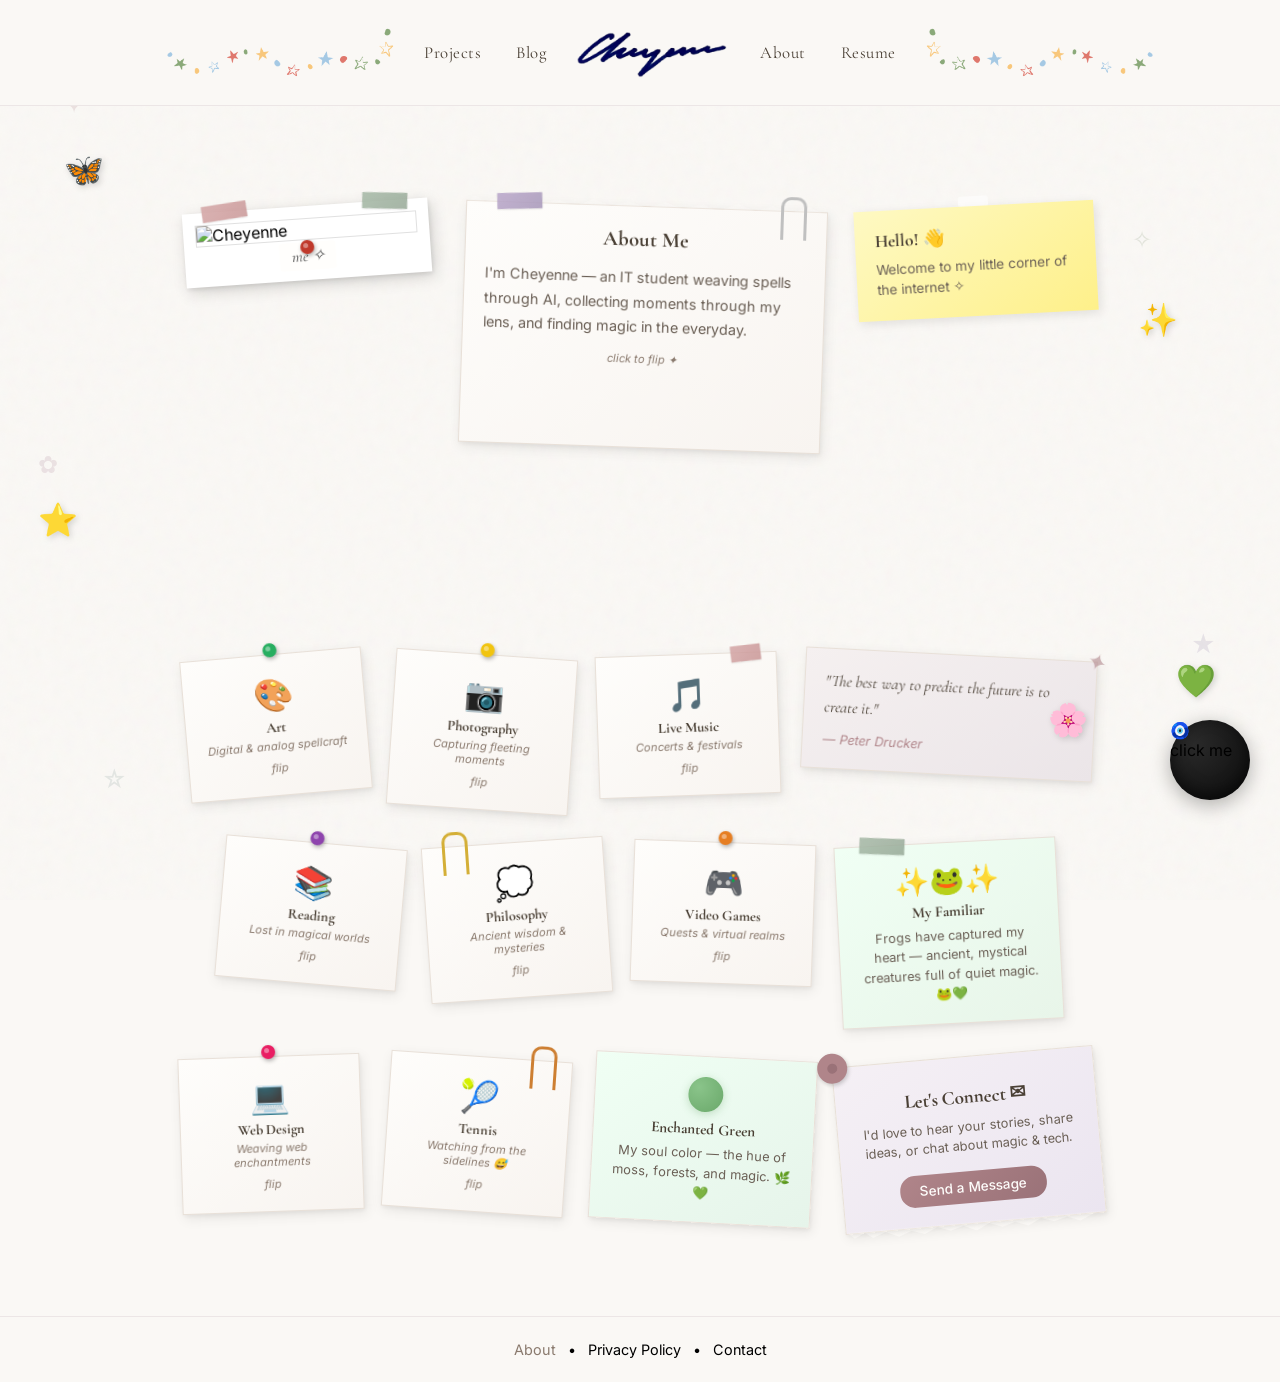
==== commit 00d583dc: "edit theme of about page" ====
--- a/pages/about.html
+++ b/pages/about.html
@@ -6,12 +6,12 @@
     <title>About - Cheyenne</title>
     <link rel="stylesheet" href="../assets/css/style.css">
     <link rel="preconnect" href="https://fonts.googleapis.com">
-    <link href="https://fonts.googleapis.com/css2?family=Inter:wght@400;500;600;700&family=Caveat:wght@400;500;600&display=swap" rel="stylesheet">
+    <link href="https://fonts.googleapis.com/css2?family=Cormorant+Garamond:ital,wght@0,400;0,500;0,600;1,400&family=Inter:wght@400;500;600;700&display=swap" rel="stylesheet">
 </head>
 
-<body>
+<body class="scrapbook-body">
     <!-- Top Bar -->
-    <div class="top-bar">
+    <div class="top-bar scrapbook-nav">
         <div class="top-left">
             <img src="../assets/images/stars-left.png" alt="Name" class="left-stars">
             <nav class="nav-links">
@@ -44,153 +44,252 @@
     </div>
 
     <!-- Main Content -->
-    <main class="about-container">
+    <main class="scrapbook-container">
         
+        <!-- Background Decorations -->
+        <div class="paper-texture"></div>
+        <div class="confetti c1">✦</div>
+        <div class="confetti c2">✧</div>
+        <div class="confetti c3">✿</div>
+        <div class="confetti c4">★</div>
+        <div class="confetti c5">☆</div>
+
+        <!-- Draggable Stickers -->
+        <div class="sticker draggable" data-x="0" data-y="0" style="top: 150px; left: 5%;">🦋</div>
+        <div class="sticker draggable" data-x="0" data-y="0" style="top: 300px; right: 8%;">✨</div>
+        <div class="sticker draggable" data-x="0" data-y="0" style="top: 500px; left: 3%;">⭐</div>
+        <div class="sticker draggable" data-x="0" data-y="0" style="bottom: 200px; right: 5%;">💚</div>
+        <div class="sticker draggable" data-x="0" data-y="0" style="top: 700px; right: 15%;">🌸</div>
+
+        <!-- Magic 8-Ball -->
+        <div class="magic-8ball" id="magic8ball">
+            <div class="8ball-inner">
+                <div class="8ball-window">
+                    <span class="8ball-message">🧿</span>
+                </div>
+            </div>
+            <span class="8ball-label">click me</span>
+        </div>
+
         <!-- Hero Section -->
-        <section class="about-hero">
-            <div class="hero-grid">
-                <!-- Your Photo Frame -->
-                <div class="photo-frame rotate-left">
-                    <div class="washi-tape top-left"></div>
-                    <div class="washi-tape top-right"></div>
+        <section class="scrapbook-hero">
+            
+            <!-- Photo with Polaroid Frame -->
+            <div class="polaroid-frame" style="--rotation: -4deg; --z: 10;">
+                <div class="washi-tape pink" style="top: -8px; left: 20px;"></div>
+                <div class="washi-tape sage" style="top: -8px; right: 20px;"></div>
+                <div class="photo-inner">
                     <img src="https://images.unsplash.com/photo-1494790108377-be9c29b29330?w=400&h=500&fit=crop" alt="Cheyenne" class="profile-photo">
-                    <span class="photo-caption">hey, it's me! 🐸</span>
-                </div>
+                </div>
+                <div class="photo-caption">me ✧</div>
+                <div class="pushpin red"></div>
+            </div>
+
+            <!-- About Card with Torn Edges -->
+            <div class="scrapbook-card about-card-scrapbook flip-card" style="--rotation: 2deg; --z: 5;">
+                <div class="washi-tape lavender" style="top: -10px; left: 30px;"></div>
+                <div class="paper-clip silver" style="top: -15px; right: 20px;"></div>
+                <div class="torn-edge-top"></div>
                 
-                <!-- Wii Mii -->
-                <div class="mii-frame rotate-right">
-                    <img src="https://images.unsplash.com/photo-1535713875002-d1d0cf377fde?w=200&h=200&fit=crop" alt="My Mii" class="mii-photo">
-                </div>
-                
-                <!-- Intro Card -->
-                <div class="intro-card">
-                    <h1 class="hello-text">Hello! 👋</h1>
-                    <p class="intro-text">I'm Cheyenne, a creative soul who loves blending technology with art. Welcome to my little corner of the internet!</p>
-                </div>
-            </div>
+                <div class="flip-card-inner">
+                    <div class="flip-card-front">
+                        <h2 class="scrapbook-title">About Me</h2>
+                        <p class="scrapbook-text">I'm Cheyenne — an IT student weaving spells through AI, collecting moments through my lens, and finding magic in the everyday.</p>
+                        <span class="flip-hint">click to flip ✦</span>
+                    </div>
+                    <div class="flip-card-back">
+                        <h2 class="scrapbook-title">More About Me</h2>
+                        <p class="scrapbook-text">Bachelor of IT majoring in AI. Passionate about human-centered AI that empowers people. Exploring machine learning, neural networks, and adaptive algorithms.</p>
+                        <p class="scrapbook-text">Currently expanding skills in ML, neural networks, and AI-driven design. Let's connect!</p>
+                    </div>
+                </div>
+            </div>
+
+            <!-- Intro Note -->
+            <div class="sticky-note" style="--rotation: -3deg; --z: 8;">
+                <div class="note-content">
+                    <h3>Hello! 👋</h3>
+                    <p>Welcome to my little corner of the internet ✧</p>
+                </div>
+            </div>
+
         </section>
 
-        <!-- Scrapbook Masonry Grid -->
-        <section class="scrapbook-section">
-            <div class="scrapbook-grid">
-                
-                <!-- Hobbies Card: Art -->
-                <div class="scrap-card hobby-card rotate-3deg">
-                    <div class="hobby-icon">🎨</div>
-                    <h3 class="hobby-title">Art</h3>
-                    <p class="hobby-desc">Creating digital & analog art</p>
-                </div>
-
-                <!-- Quote Card -->
-                <div class="scrap-card quote-card rotate-left">
-                    <div class="sticker sticker-sparkle">✦</div>
-                    <blockquote class="quote-text">"The best way to predict the future is to create it."</blockquote>
-                    <cite class="quote-author">— Peter Drucker</cite>
-                </div>
-
-                <!-- Hobbies Card: Photography -->
-                <div class="scrap-card hobby-card rotate--3deg">
-                    <div class="hobby-icon">📷</div>
-                    <h3 class="hobby-title">Photography</h3>
-                    <p class="hobby-desc">Capturing moments</p>
-                </div>
-
-                <!-- Fun Fact: Frogs -->
-                <div class="scrap-card funfact-card rotate-right">
-                    <div class="sticker sticker-frog">🐸</div>
-                    <div class="funfact-badge">
-                        <span class="funfact-icon">🐸</span>
-                        <span class="funfact-text">Frogs are the best!</span>
-                    </div>
-                    <p class="funfact-desc">I absolutely love frogs. They're tiny, adorable, and fascinating creatures. 🐸💚</p>
-                </div>
-
-                <!-- About Me Card -->
-                <div class="scrap-card about-card span-2 rotate-left">
-                    <div class="card-pattern dots"></div>
-                    <div class="sticker sticker-star">✨</div>
-                    <h2 class="card-title">About Me</h2>
-                    <p class="card-text">I'm a Bachelor of Information Technology student majoring in Artificial Intelligence, passionate about creating AI-driven solutions that enhance accessibility, learning, and productivity. My goal is to design intuitive and user-friendly applications that empower individuals, especially in education and assistive technology.</p>
-                    <p class="card-text">With a strong interest in human-centred AI, I enjoy exploring the intersection of machine learning, neural networks, and adaptive algorithms to build impactful and efficient AI systems. My research interests include grokking, circuit efficiency, and information-theoretic methods for optimising neural networks, pushing the boundaries of AI efficiency and generalisation.</p>
-                    <p class="card-text">Currently, I'm expanding my skills in machine learning, neural networks, and AI-driven design, working on projects that bridge innovation with real-world impact. I'm always eager to collaborate on forward-thinking AI initiatives that make technology more accessible and effective.</p>
-                    <p class="card-text">Let's connect! I'd love to discuss AI, design, and innovative solutions that shape the future.</p>
-                </div>
-
-                <!-- Hobbies Card: Live Music -->
-                <div class="scrap-card hobby-card rotate-1deg">
-                    <div class="hobby-icon">🎵</div>
-                    <h3 class="hobby-title">Live Music</h3>
-                    <p class="hobby-desc">Concerts & festivals</p>
-                </div>
-
-                <!-- Hobbies Card: Reading -->
-                <div class="scrap-card hobby-card rotate--3deg">
-                    <div class="hobby-icon">📚</div>
-                    <h3 class="hobby-title">Reading</h3>
-                    <p class="hobby-desc">Always reading something</p>
-                </div>
-
-                <!-- Hobbies Card: Philosophy -->
-                <div class="scrap-card hobby-card rotate-3deg">
-                    <div class="hobby-icon">💭</div>
-                    <h3 class="hobby-title">Philosophy</h3>
-                    <p class="hobby-desc">Deep thoughts & big questions</p>
-                </div>
-
-                <!-- Hobbies Card: Video Games -->
-                <div class="scrap-card hobby-card rotate-left">
-                    <div class="hobby-icon">🎮</div>
-                    <h3 class="hobby-title">Video Games</h3>
-                    <p class="hobby-desc">Gaming for fun & inspiration</p>
-                </div>
-
-                <!-- Fun Fact: Favorite Color -->
-                <div class="scrap-card funfact-card rotate-1deg">
-                    <div class="color-swatch">
-                        <span class="color-circle green"></span>
-                    </div>
-                    <div class="funfact-badge">
-                        <span class="funfact-icon">💚</span>
-                        <span class="funfact-text">Green is my vibe!</span>
-                    </div>
-                    <p class="funfact-desc">My favorite color! There's something so calming and natural about green. 🌿</p>
-                </div>
-
-                <!-- Hobbies Card: Web Design -->
-                <div class="scrap-card hobby-card rotate-right">
-                    <div class="hobby-icon">💻</div>
-                    <h3 class="hobby-title">Web Design</h3>
-                    <p class="hobby-desc">Building cool websites</p>
-                </div>
-
-                <!-- Hobbies Card: Tennis -->
-                <div class="scrap-card hobby-card rotate-3deg">
-                    <div class="hobby-icon">🎾</div>
-                    <h3 class="hobby-title">Tennis</h3>
-                    <p class="hobby-desc">I'm really bad at it 😅</p>
-                </div>
-
-                <!-- Let's Connect Card -->
-                <div class="scrap-card connect-card span-2 rotate-right">
-                    <div class="card-pattern lines"></div>
-                    <h2 class="connect-title">Let's Connect! 📬</h2>
-                    <p class="connect-text">I'd love to hear from you! Whether it's about AI, design, or just to say hi.</p>
-                    <a href="resume.html" class="connect-btn">Get In Touch</a>
-                </div>
-
-            </div>
+        <!-- Second Row -->
+        <section class="scrapbook-row-2">
+            
+            <!-- Hobbies -->
+            <div class="scrapbook-card hobby-card-scrapbook flip-card" style="--rotation: -5deg; --z: 6;">
+                <div class="pushpin green" style="top: -12px;"></div>
+                <div class="flip-card-inner">
+                    <div class="flip-card-front">
+                        <div class="hobby-icon-scrap">🎨</div>
+                        <h3 class="hobby-title-scrap">Art</h3>
+                        <p class="hobby-desc-scrap">Digital & analog spellcraft</p>
+                        <span class="flip-hint">flip</span>
+                    </div>
+                    <div class="flip-card-back">
+                        <p class="flip-detail">Creating digital illustrations, sketches, and hand-drawn art. Love experimenting with different mediums!</p>
+                    </div>
+                </div>
+            </div>
+
+            <div class="scrapbook-card hobby-card-scrapbook flip-card" style="--rotation: 4deg; --z: 4;">
+                <div class="pushpin yellow" style="top: -12px;"></div>
+                <div class="flip-card-inner">
+                    <div class="flip-card-front">
+                        <div class="hobby-icon-scrap">📷</div>
+                        <h3 class="hobby-title-scrap">Photography</h3>
+                        <p class="hobby-desc-scrap">Capturing fleeting moments</p>
+                        <span class="flip-hint">flip</span>
+                    </div>
+                    <div class="flip-card-back">
+                        <p class="flip-detail">Love photography — from street shots to portraits. Finding beauty in the everyday.</p>
+                    </div>
+                </div>
+            </div>
+
+            <div class="scrapbook-card hobby-card-scrapbook flip-card" style="--rotation: -2deg; --z: 7;">
+                <div class="washi-tape pink" style="top: -8px; right: 15px; width: 30px;"></div>
+                <div class="flip-card-inner">
+                    <div class="flip-card-front">
+                        <div class="hobby-icon-scrap">🎵</div>
+                        <h3 class="hobby-title-scrap">Live Music</h3>
+                        <p class="hobby-desc-scrap">Concerts & festivals</p>
+                        <span class="flip-hint">flip</span>
+                    </div>
+                    <div class="flip-card-back">
+                        <p class="flip-detail">Nothing beats live music! Always looking for the next great concert to attend.</p>
+                    </div>
+                </div>
+            </div>
+
+            <!-- Quote Card -->
+            <div class="scrapbook-card quote-card-scrapbook" style="--rotation: 3deg; --z: 3;">
+                <div class="stamp">✦</div>
+                <blockquote class="quote-text-scrap">"The best way to predict the future is to create it."</blockquote>
+                <cite class="quote-author-scrap">— Peter Drucker</cite>
+            </div>
+
         </section>
 
+        <!-- Third Row -->
+        <section class="scrapbook-row-3">
+            
+            <div class="scrapbook-card hobby-card-scrapbook flip-card" style="--rotation: 5deg; --z: 2;">
+                <div class="pushpin purple" style="top: -12px;"></div>
+                <div class="flip-card-inner">
+                    <div class="flip-card-front">
+                        <div class="hobby-icon-scrap">📚</div>
+                        <h3 class="hobby-title-scrap">Reading</h3>
+                        <p class="hobby-desc-scrap">Lost in magical worlds</p>
+                        <span class="flip-hint">flip</span>
+                    </div>
+                    <div class="flip-card-back">
+                        <p class="flip-detail">Always reading something — fantasy, sci-fi, philosophy, you name it!</p>
+                    </div>
+                </div>
+            </div>
+
+            <div class="scrapbook-card hobby-card-scrapbook flip-card" style="--rotation: -4deg; --z: 9;">
+                <div class="paper-clip gold" style="top: -15px; left: 20px;"></div>
+                <div class="flip-card-inner">
+                    <div class="flip-card-front">
+                        <div class="hobby-icon-scrap">💭</div>
+                        <h3 class="hobby-title-scrap">Philosophy</h3>
+                        <p class="hobby-desc-scrap">Ancient wisdom & mysteries</p>
+                        <span class="flip-hint">flip</span>
+                    </div>
+                    <div class="flip-card-back">
+                        <p class="flip-detail">Love deep discussions about life, existence, and the big questions.</p>
+                    </div>
+                </div>
+            </div>
+
+            <div class="scrapbook-card hobby-card-scrapbook flip-card" style="--rotation: 2deg; --z: 1;">
+                <div class="pushpin orange" style="top: -12px;"></div>
+                <div class="flip-card-inner">
+                    <div class="flip-card-front">
+                        <div class="hobby-icon-scrap">🎮</div>
+                        <h3 class="hobby-title-scrap">Video Games</h3>
+                        <p class="hobby-desc-scrap">Quests & virtual realms</p>
+                        <span class="flip-hint">flip</span>
+                    </div>
+                    <div class="flip-card-back">
+                        <p class="flip-detail">Gaming for fun and inspiration. RPGs, indie games, and cozy games are my jam!</p>
+                    </div>
+                </div>
+            </div>
+
+            <!-- Fun Fact: Frogs -->
+            <div class="scrapbook-card funfact-card-scrapbook" style="--rotation: -3deg; --z: 5;">
+                <div class="washi-tape sage" style="top: -8px; left: 25px;"></div>
+                <div class="funfact-content">
+                    <div class="frog-emoji">✨🐸✨</div>
+                    <h3 class="funfact-title-scrap">My Familiar</h3>
+                    <p class="funfact-desc-scrap">Frogs have captured my heart — ancient, mystical creatures full of quiet magic. 🐸💚</p>
+                </div>
+            </div>
+
+        </section>
+
+        <!-- Fourth Row -->
+        <section class="scrapbook-row-4">
+            
+            <div class="scrapbook-card hobby-card-scrapbook flip-card" style="--rotation: -2deg; --z: 4;">
+                <div class="pushpin pink" style="top: -12px;"></div>
+                <div class="flip-card-inner">
+                    <div class="flip-card-front">
+                        <div class="hobby-icon-scrap">💻</div>
+                        <h3 class="hobby-title-scrap">Web Design</h3>
+                        <p class="hobby-desc-scrap">Weaving web enchantments</p>
+                        <span class="flip-hint">flip</span>
+                    </div>
+                    <div class="flip-card-back">
+                        <p class="flip-detail">Building websites that blend creativity with technology. This site is a passion project!</p>
+                    </div>
+                </div>
+            </div>
+
+            <div class="scrapbook-card hobby-card-scrapbook flip-card" style="--rotation: 4deg; --z: 3;">
+                <div class="paper-clip bronze" style="top: -15px; right: 15px;"></div>
+                <div class="flip-card-inner">
+                    <div class="flip-card-front">
+                        <div class="hobby-icon-scrap">🎾</div>
+                        <h3 class="hobby-title-scrap">Tennis</h3>
+                        <p class="hobby-desc-scrap">Watching from the sidelines 😅</p>
+                        <span class="flip-hint">flip</span>
+                    </div>
+                    <div class="flip-card-back">
+                        <p class="flip-detail">I'm really bad at tennis... but I love watching matches! Go team! 🎾</p>
+                    </div>
+                </div>
+            </div>
+
+            <!-- Fun Fact: Green -->
+            <div class="scrapbook-card funfact-card-scrapbook green-card" style="--rotation: 3deg; --z: 6;">
+                <div class="color-gem-scrap"></div>
+                <div class="funfact-content">
+                    <h3 class="funfact-title-scrap">Enchanted Green</h3>
+                    <p class="funfact-desc-scrap">My soul color — the hue of moss, forests, and magic. 🌿💚</p>
+                </div>
+            </div>
+
+            <!-- Connect Card -->
+            <div class="scrapbook-card connect-card-scrapbook" style="--rotation: -5deg; --z: 7;">
+                <div class="ribbon-bow"></div>
+                <div class="torn-edge-bottom"></div>
+                <h2 class="connect-title-scrap">Let's Connect ✉</h2>
+                <p class="connect-desc-scrap">I'd love to hear your stories, share ideas, or chat about magic & tech.</p>
+                <a href="resume.html" class="connect-btn-scrap">Send a Message</a>
+            </div>
+
+        </section>
+
     </main>
 
-    <!-- Decorative Elements -->
-    <div class="deco-sticker deco-frog">🐸</div>
-    <div class="deco-sticker deco-star">✨</div>
-    <div class="deco-sticker deco-heart">💚</div>
-    <div class="deco-sticker deco-sparkle">✦</div>
-
     <!-- Footer -->
-    <footer>
+    <footer class="scrapbook-footer">
         <nav aria-label="Footer navigation">
             <a href="about.html">About</a> &nbsp; • &nbsp; Privacy Policy &nbsp; • &nbsp; Contact
         </nav>
--- a/assets/css/style.css
+++ b/assets/css/style.css
@@ -1205,3 +1205,1412 @@
     }
 }
 
+/* ===================
+   Whimsigoth 90s Light Theme
+   =================== */
+.whimsigoth-90s-body {
+    background: linear-gradient(180deg, #faf8f5 0%, #f5f0f5 50%, #faf8f5 100%);
+    min-height: 100vh;
+    color: #4a4035;
+    position: relative;
+}
+
+/* Lace pattern overlay */
+.whimsigoth-90s-body::before {
+    content: '';
+    position: fixed;
+    top: 0;
+    left: 0;
+    right: 0;
+    bottom: 0;
+    background-image: 
+        radial-gradient(circle at 20% 30%, rgba(200, 180, 170, 0.05) 0%, transparent 50%),
+        radial-gradient(circle at 80% 70%, rgba(180, 160, 180, 0.05) 0%, transparent 50%);
+    pointer-events: none;
+    z-index: -1;
+}
+
+/* Top bar override */
+.whimsigoth-90s-nav {
+    background: rgba(250, 248, 245, 0.95);
+    backdrop-filter: blur(10px);
+    border-bottom: 1px solid rgba(180, 160, 170, 0.2);
+}
+
+.whimsigoth-90s-nav .nav-links a {
+    color: #4a4035;
+    font-family: 'Cormorant Garamond', serif;
+    font-size: 1.05rem;
+    letter-spacing: 0.03em;
+}
+
+.whimsigoth-90s-nav .nav-links a:hover {
+    color: #b0858a;
+    text-shadow: 0 0 8px rgba(176, 133, 138, 0.3);
+}
+
+.whimsigoth-90s-nav .hamburger-line {
+    background-color: #4a4035;
+}
+
+/* Container */
+.whimsigoth-90s-container {
+    max-width: 1400px;
+    margin: 0 auto;
+    padding: 140px 20px 60px;
+    position: relative;
+}
+
+/* Decorative Elements */
+.deco-moon {
+    position: absolute;
+    top: 120px;
+    right: 12%;
+    font-size: 3.5rem;
+    color: #d4c4b8;
+    opacity: 0.4;
+    animation: float 7s ease-in-out infinite;
+    font-family: serif;
+}
+
+.deco-star-1 {
+    position: absolute;
+    top: 180px;
+    left: 6%;
+    font-size: 1.75rem;
+    color: #b0858a;
+    opacity: 0.35;
+    animation: twinkle 3s ease-in-out infinite;
+}
+
+.deco-star-2 {
+    position: absolute;
+    top: 320px;
+    right: 18%;
+    font-size: 1.25rem;
+    color: #8a9a7a;
+    opacity: 0.4;
+    animation: twinkle 4s ease-in-out infinite 1s;
+}
+
+.deco-frog-1 {
+    position: absolute;
+    top: 450px;
+    left: 10%;
+    font-size: 1.25rem;
+    opacity: 0.35;
+    animation: float 6s ease-in-out infinite 0.5s;
+}
+
+.deco-frog-2 {
+    position: absolute;
+    bottom: 280px;
+    right: 10%;
+    font-size: 1.5rem;
+    opacity: 0.3;
+    animation: float 8s ease-in-out infinite 1.5s;
+}
+
+.deco-frog-3 {
+    position: absolute;
+    top: 600px;
+    right: 5%;
+    font-size: 1rem;
+    opacity: 0.35;
+    animation: float 5s ease-in-out infinite 2s;
+}
+
+/* Hero Section */
+.whimsigoth-90s-hero {
+    margin-bottom: 4rem;
+}
+
+.hero-content {
+    display: grid;
+    grid-template-columns: 1fr 2fr;
+    gap: 3rem;
+    align-items: center;
+}
+
+/* Vintage Cream Frame */
+.vintage-frame {
+    position: relative;
+    max-width: 260px;
+    padding: 15px;
+    background: linear-gradient(145deg, #f5f0e8, #ebe4db);
+    border: 2px solid #d4c4b8;
+    border-radius: 4px;
+    box-shadow: 
+        0 4px 20px rgba(180, 160, 170, 0.2),
+        inset 0 0 20px rgba(255, 255, 255, 0.5);
+}
+
+.vintage-frame::before {
+    content: '';
+    position: absolute;
+    top: 8px;
+    left: 8px;
+    right: 8px;
+    bottom: 8px;
+    border: 1px solid #d4c4b8;
+    border-radius: 2px;
+    pointer-events: none;
+}
+
+.frame-ornament {
+    position: absolute;
+    font-size: 1rem;
+    color: #b0858a;
+}
+
+.frame-ornament.top-left { top: -8px; left: -6px; }
+.frame-ornament.top-right { top: -8px; right: -6px; transform: scaleX(-1); }
+.frame-ornament.bottom-left { bottom: -8px; left: -6px; transform: scaleY(-1); }
+.frame-ornament.bottom-right { bottom: -8px; right: -6px; transform: scale(-1); }
+
+.frame-inner {
+    overflow: hidden;
+    border-radius: 2px;
+    border: 1px solid #d4c4b8;
+}
+
+.profile-photo {
+    width: 100%;
+    height: auto;
+    display: block;
+}
+
+.photo-caption {
+    display: block;
+    text-align: center;
+    margin-top: 0.75rem;
+    font-family: 'Cormorant Garamond', serif;
+    font-size: 1rem;
+    color: #8a7a6e;
+    font-style: italic;
+}
+
+/* Intro */
+.whimsigoth-90s-intro {
+    text-align: center;
+}
+
+.whimsigoth-90s-title {
+    font-family: 'Cormorant Garamond', serif;
+    font-size: clamp(2rem, 5vw, 3.5rem);
+    color: #4a4035;
+    margin: 0 0 0.5rem;
+    font-weight: 500;
+    letter-spacing: 0.03em;
+}
+
+.whimsigoth-90s-subtitle {
+    font-family: 'Cormorant Garamond', serif;
+    font-size: 1.15rem;
+    color: #b0858a;
+    margin: 0 0 1.5rem;
+    letter-spacing: 0.08em;
+    font-style: italic;
+}
+
+.whimsigoth-90s-desc {
+    font-size: 1.05rem;
+    color: #6a5f55;
+    line-height: 1.8;
+    max-width: 550px;
+    margin: 0 auto;
+}
+
+/* Grid */
+.whimsigoth-90s-grid {
+    display: grid;
+    grid-template-columns: repeat(4, 1fr);
+    gap: 1.5rem;
+}
+
+/* Cards */
+.whimsigoth-90s-card {
+    background: linear-gradient(145deg, #fefdfb, #f8f4f0);
+    border: 1px solid #e0d8d0;
+    border-radius: 8px;
+    padding: 1.5rem;
+    position: relative;
+    transition: all 0.3s ease;
+    box-shadow: 0 2px 12px rgba(180, 160, 170, 0.1);
+}
+
+.whimsigoth-90s-card:hover {
+    transform: translateY(-4px);
+    box-shadow: 0 8px 24px rgba(180, 160, 170, 0.15);
+    border-color: #b0858a;
+}
+
+/* Arch decoration */
+.card-arch {
+    position: absolute;
+    top: 0;
+    left: 50%;
+    transform: translateX(-50%);
+    width: 80px;
+    height: 30px;
+    border: 2px solid #d4c4b8;
+    border-top: none;
+    border-radius: 0 0 40px 40px;
+    background: transparent;
+}
+
+.card-arch-small {
+    position: absolute;
+    top: 0;
+    left: 50%;
+    transform: translateX(-50%);
+    width: 40px;
+    height: 15px;
+    border: 1.5px solid #d4c4b8;
+    border-top: none;
+    border-radius: 0 0 20px 20px;
+    background: transparent;
+}
+
+.card-gem,
+.quote-gem {
+    position: absolute;
+    top: -10px;
+    left: 50%;
+    transform: translateX(-50%);
+    background: #faf8f5;
+    padding: 0 8px;
+    color: #b0858a;
+    font-size: 0.9rem;
+}
+
+/* About Card */
+.whimsigoth-90s-card.about-card-90s {
+    grid-column: span 2;
+    grid-row: span 2;
+}
+
+.card-title-90s {
+    font-family: 'Cormorant Garamond', serif;
+    font-size: 1.4rem;
+    color: #4a4035;
+    margin: 0.75rem 0 1rem;
+    text-align: center;
+    font-weight: 500;
+}
+
+.card-text-90s {
+    color: #6a5f55;
+    line-height: 1.8;
+    margin-bottom: 0.85rem;
+    font-size: 0.95rem;
+}
+
+.card-text-90s:last-child {
+    margin-bottom: 0;
+}
+
+/* Hobby Cards */
+.whimsigoth-90s-card.hobby-card-90s {
+    text-align: center;
+    padding: 1.25rem;
+}
+
+.hobby-icon-90s {
+    font-size: 2.25rem;
+    margin-bottom: 0.4rem;
+}
+
+.hobby-title-90s {
+    font-family: 'Cormorant Garamond', serif;
+    font-size: 0.95rem;
+    color: #4a4035;
+    margin: 0 0 0.2rem;
+    font-weight: 500;
+}
+
+.hobby-desc-90s {
+    font-size: 0.75rem;
+    color: #8a7a6e;
+    margin: 0;
+    font-style: italic;
+}
+
+/* Fun Fact Cards */
+.whimsigoth-90s-card.funfact-card-90s {
+    text-align: center;
+}
+
+.frog-sparkle {
+    font-size: 2rem;
+    margin-bottom: 0.3rem;
+}
+
+.color-gem {
+    width: 40px;
+    height: 40px;
+    border-radius: 50%;
+    margin: 0 auto 0.5rem;
+    background: radial-gradient(circle at 30% 30%, #7ab87a, #5a9a5a);
+    box-shadow: 
+        0 0 15px rgba(90, 154, 90, 0.3),
+        inset 0 -3px 10px rgba(0, 0, 0, 0.1);
+}
+
+.color-gem.green {
+    background: radial-gradient(circle at 30% 30%, #8ac48a, #6aa86a);
+    box-shadow: 
+        0 0 15px rgba(106, 168, 106, 0.3),
+        inset 0 -3px 10px rgba(0, 0, 0, 0.1);
+}
+
+.funfact-title-90s {
+    font-family: 'Cormorant Garamond', serif;
+    font-size: 1rem;
+    color: #4a4035;
+    margin: 0 0 0.4rem;
+    font-weight: 500;
+}
+
+.funfact-desc-90s {
+    color: #6a5f55;
+    margin: 0;
+    line-height: 1.6;
+    font-size: 0.85rem;
+}
+
+/* Quote Card */
+.whimsigoth-90s-card.quote-card-90s {
+    text-align: center;
+    grid-column: span 2;
+}
+
+.quote-text-90s {
+    font-family: 'Cormorant Garamond', serif;
+    font-size: 1.15rem;
+    color: #4a4035;
+    font-style: italic;
+    margin: 0.5rem 0 0.6rem;
+    line-height: 1.6;
+}
+
+.quote-author-90s {
+    color: #b0858a;
+    font-size: 0.85rem;
+    font-style: italic;
+}
+
+/* Connect Card */
+.whimsigoth-90s-card.connect-card-90s {
+    grid-column: span 2;
+    text-align: center;
+    background: linear-gradient(145deg, #f5f0f0, #ebe5e8);
+}
+
+.connect-title-90s {
+    font-family: 'Cormorant Garamond', serif;
+    font-size: 1.4rem;
+    color: #4a4035;
+    margin: 0.5rem 0 0.6rem;
+    font-weight: 500;
+}
+
+.connect-desc-90s {
+    color: #6a5f55;
+    margin: 0 0 1.25rem;
+    line-height: 1.6;
+    font-size: 0.9rem;
+}
+
+.connect-btn-90s {
+    display: inline-block;
+    background: linear-gradient(135deg, #b0858a, #9a7278);
+    color: #fefdfb;
+    text-decoration: none;
+    padding: 0.65rem 1.75rem;
+    border-radius: 20px;
+    font-family: 'Cormorant Garamond', serif;
+    font-size: 1rem;
+    font-weight: 500;
+    transition: all 0.3s ease;
+    border: 1px solid #b0858a;
+}
+
+.connect-btn-90s:hover {
+    transform: translateY(-2px);
+    box-shadow: 0 4px 15px rgba(176, 133, 138, 0.35);
+    background: linear-gradient(135deg, #c0959a, #b0858a);
+}
+
+/* Footer */
+.whimsigoth-90s-footer {
+    background: rgba(250, 248, 245, 0.95);
+    border-top: 1px solid rgba(180, 160, 170, 0.2);
+    padding: 1.5rem;
+    text-align: center;
+}
+
+.whimsigoth-90s-footer nav a {
+    color: #8a7a6e;
+    text-decoration: none;
+    transition: color 0.3s ease;
+}
+
+.whimsigoth-90s-footer nav a:hover {
+    color: #b0858a;
+}
+
+/* Whimsigoth 90s Mobile */
+@media (max-width: 1024px) {
+    .whimsigoth-90s-grid {
+        grid-template-columns: repeat(3, 1fr);
+    }
+    
+    .whimsigoth-90s-card.about-card-90s {
+        grid-column: span 2;
+    }
+    
+    .whimsigoth-90s-card.quote-card-90s,
+    .whimsigoth-90s-card.connect-card-90s {
+        grid-column: span 2;
+    }
+}
+
+@media (max-width: 768px) {
+    .whimsigoth-90s-container {
+        padding: 110px 16px 40px;
+    }
+    
+    .hero-content {
+        grid-template-columns: 1fr;
+        gap: 2rem;
+    }
+    
+    .vintage-frame {
+        max-width: 200px;
+        margin: 0 auto;
+    }
+    
+    .whimsigoth-90s-intro {
+        text-align: center;
+    }
+    
+    .whimsigoth-90s-grid {
+        grid-template-columns: 1fr;
+    }
+    
+    .whimsigoth-90s-card.about-card-90s,
+    .whimsigoth-90s-card.quote-card-90s,
+    .whimsigoth-90s-card.connect-card-90s {
+        grid-column: span 1;
+    }
+    
+    /* Hide decorative elements on mobile */
+    .deco-moon,
+    .deco-star-1,
+    .deco-star-2,
+    .deco-frog-1,
+    .deco-frog-2,
+    .deco-frog-3 {
+        display: none;
+    }
+}
+
+/* ===================
+   Projects Page (Scrapbook Style)
+   =================== */
+.projects-container {
+    max-width: 1200px;
+    margin: 0 auto;
+    padding: 120px 20px 60px;
+}
+
+.projects-header {
+    text-align: center;
+    margin-bottom: 3rem;
+}
+
+.projects-title {
+    font-size: clamp(2rem, 5vw, 3rem);
+    color: rgb(68, 61, 49);
+    margin-bottom: 0.5rem;
+    font-weight: 800;
+}
+
+.projects-subtitle {
+    color: rgb(100, 90, 75);
+    font-size: 1.1rem;
+}
+
+.projects-grid {
+    display: grid;
+    grid-template-columns: repeat(auto-fit, minmax(300px, 1fr));
+    gap: 2rem;
+}
+
+.project-card {
+    background: linear-gradient(145deg, #fffef8, #fafaf8);
+    border-radius: 16px;
+    overflow: hidden;
+    box-shadow: 0 4px 20px rgba(0, 0, 0, 0.08);
+    transition: all 0.3s ease;
+}
+
+.project-card:hover {
+    transform: translateY(-8px);
+    box-shadow: 0 12px 40px rgba(0, 0, 0, 0.12);
+}
+
+.project-image {
+    width: 100%;
+    height: 180px;
+    object-fit: cover;
+    background: linear-gradient(135deg, #e8e4dc, #d0ccc5);
+    display: flex;
+    align-items: center;
+    justify-content: center;
+    font-size: 3rem;
+}
+
+.project-content {
+    padding: 1.5rem;
+}
+
+.project-title {
+    font-size: 1.25rem;
+    color: rgb(68, 61, 49);
+    margin: 0 0 0.5rem;
+    font-weight: 700;
+}
+
+.project-desc {
+    color: rgb(100, 90, 75);
+    margin: 0 0 1rem;
+    line-height: 1.6;
+}
+
+.project-tags {
+    display: flex;
+    flex-wrap: wrap;
+    gap: 0.5rem;
+    margin-bottom: 1rem;
+}
+
+.project-tag {
+    background: rgb(240, 238, 232);
+    color: rgb(68, 61, 49);
+    padding: 0.25rem 0.75rem;
+    border-radius: 15px;
+    font-size: 0.8rem;
+    font-weight: 500;
+}
+
+.project-link {
+    display: inline-block;
+    color: #2e8eff;
+    text-decoration: none;
+    font-weight: 600;
+    transition: color 0.2s ease;
+}
+
+.project-link:hover {
+    color: #1a6fd8;
+}
+
+/* ===================
+   Messy Scrapbook About Page
+   =================== */
+.scrapbook-body {
+    background: #faf8f5;
+    min-height: 100vh;
+    position: relative;
+    overflow-x: hidden;
+}
+
+/* Paper texture background */
+.paper-texture {
+    position: fixed;
+    top: 0;
+    left: 0;
+    right: 0;
+    bottom: 0;
+    background-image: 
+        url("data:image/svg+xml,%3Csvg viewBox='0 0 100 100' xmlns='http://www.w3.org/2000/svg'%3E%3Cfilter id='noise'%3E%3CfeTurbulence type='fractalNoise' baseFrequency='0.8' numOctaves='4' stitchTiles='stitch'/%3E%3C/filter%3E%3Crect width='100%25' height='100%25' filter='url(%23noise)' opacity='0.03'/%3E%3C/svg%3E");
+    pointer-events: none;
+    z-index: 0;
+}
+
+/* Confetti decorations */
+.confetti {
+    position: fixed;
+    font-size: 1.5rem;
+    opacity: 0.2;
+    pointer-events: none;
+    z-index: 1;
+    animation: floatConfetti 8s ease-in-out infinite;
+}
+
+.confetti.c1 { top: 10%; left: 5%; animation-delay: 0s; color: #b0858a; }
+.confetti.c2 { top: 25%; right: 10%; animation-delay: 1s; color: #8a9a7a; }
+.confetti.c3 { top: 50%; left: 3%; animation-delay: 2s; color: #b08a9a; }
+.confetti.c4 { top: 70%; right: 5%; animation-delay: 3s; color: #9a8ab0; }
+.confetti.c5 { top: 85%; left: 8%; animation-delay: 4s; color: #8aa09a; }
+
+@keyframes floatConfetti {
+    0%, 100% { transform: translateY(0) rotate(0deg); }
+    50% { transform: translateY(-20px) rotate(10deg); }
+}
+
+/* Top bar */
+.scrapbook-nav {
+    background: rgba(250, 248, 245, 0.95);
+    backdrop-filter: blur(10px);
+    border-bottom: 1px solid rgba(180, 160, 170, 0.2);
+    position: relative;
+    z-index: 100;
+}
+
+.scrapbook-nav .nav-links a {
+    color: #4a4035;
+    font-family: 'Cormorant Garamond', serif;
+    font-size: 1.05rem;
+    letter-spacing: 0.03em;
+}
+
+.scrapbook-nav .nav-links a:hover {
+    color: #b0858a;
+}
+
+.scrapbook-nav .hamburger-line {
+    background-color: #4a4035;
+}
+
+/* Container */
+.scrapbook-container {
+    max-width: 1400px;
+    margin: 0 auto;
+    padding: 100px 20px 60px;
+    position: relative;
+    z-index: 2;
+}
+
+/* Draggable Stickers */
+.sticker {
+    position: fixed;
+    font-size: 2rem;
+    cursor: grab;
+    z-index: 50;
+    transition: transform 0.1s ease;
+    user-select: none;
+    filter: drop-shadow(2px 2px 3px rgba(0,0,0,0.15));
+}
+
+.sticker:hover {
+    transform: scale(1.2) rotate(10deg) !important;
+}
+
+.sticker:active {
+    cursor: grabbing;
+}
+
+/* Magic 8-Ball */
+.magic-8ball {
+    position: fixed;
+    bottom: 100px;
+    right: 30px;
+    width: 80px;
+    height: 80px;
+    background: radial-gradient(circle at 30% 30%, #2a2a2a, #0a0a0a);
+    border-radius: 50%;
+    cursor: pointer;
+    z-index: 50;
+    box-shadow: 
+        0 5px 20px rgba(0,0,0,0.3),
+        inset 0 -5px 15px rgba(0,0,0,0.5);
+    transition: transform 0.3s ease;
+    animation: wobbleBall 4s ease-in-out infinite;
+}
+
+.magic-8ball:hover {
+    transform: scale(1.1);
+}
+
+@keyframes wobbleBall {
+    0%, 100% { transform: rotate(-3deg); }
+    50% { transform: rotate(3deg); }
+}
+
+.magic-8ball .8ball-inner {
+    position: absolute;
+    top: 50%;
+    left: 50%;
+    transform: translate(-50%, -50%);
+    width: 50px;
+    height: 50px;
+    background: radial-gradient(circle at 30% 30%, #1a1a2e, #0f0f1a);
+    border-radius: 50%;
+    display: flex;
+    align-items: center;
+    justify-content: center;
+}
+
+.magic-8ball .8ball-window {
+    width: 35px;
+    height: 35px;
+    background: radial-gradient(circle, #1a1a2e, #000);
+    border-radius: 50%;
+    display: flex;
+    align-items: center;
+    justify-content: center;
+    border: 2px solid #333;
+}
+
+.magic-8ball .8ball-message {
+    font-size: 1.2rem;
+    animation: pulse 2s ease-in-out infinite;
+}
+
+@keyframes pulse {
+    0%, 100% { opacity: 0.8; }
+    50% { opacity: 1; }
+}
+
+.magic-8ball .8ball-label {
+    position: absolute;
+    bottom: -25px;
+    left: 50%;
+    transform: translateX(-50%);
+    font-size: 0.65rem;
+    color: #8a7a6e;
+    white-space: nowrap;
+    font-family: 'Cormorant Garamond', serif;
+}
+
+/* Hero Section */
+.scrapbook-hero {
+    display: flex;
+    flex-wrap: wrap;
+    justify-content: center;
+    align-items: flex-start;
+    gap: 2rem;
+    margin-bottom: 3rem;
+    min-height: 400px;
+}
+
+/* Polaroid Frame */
+.polaroid-frame {
+    position: relative;
+    background: #fff;
+    padding: 12px 12px 40px 12px;
+    box-shadow: 
+        3px 5px 15px rgba(0,0,0,0.15),
+        1px 2px 5px rgba(0,0,0,0.1);
+    transform: rotate(var(--rotation));
+    z-index: var(--z);
+    transition: transform 0.3s ease;
+}
+
+.polaroid-frame:hover {
+    transform: rotate(0deg) scale(1.02) translateY(-5px);
+    box-shadow: 5px 8px 25px rgba(0,0,0,0.2);
+}
+
+.polaroid-frame .photo-inner {
+    border: 1px solid #e0e0e0;
+    overflow: hidden;
+}
+
+.polaroid-frame .profile-photo {
+    width: 220px;
+    height: auto;
+    display: block;
+    filter: sepia(0.1);
+}
+
+.polaroid-frame .photo-caption {
+    position: absolute;
+    bottom: 10px;
+    left: 50%;
+    transform: translateX(-50%);
+    font-family: 'Cormorant Garamond', serif;
+    font-size: 1rem;
+    color: #555;
+    font-style: italic;
+}
+
+/* Pushpins */
+.pushpin {
+    position: absolute;
+    width: 14px;
+    height: 14px;
+    border-radius: 50%;
+    left: 50%;
+    transform: translateX(-50%);
+    box-shadow: 1px 2px 4px rgba(0,0,0,0.3);
+    z-index: 10;
+}
+
+.pushpin::after {
+    content: '';
+    position: absolute;
+    top: 3px;
+    left: 3px;
+    width: 5px;
+    height: 5px;
+    border-radius: 50%;
+    background: rgba(255,255,255,0.4);
+}
+
+.pushpin.red { background: #c0392b; }
+.pushpin.green { background: #27ae60; }
+.pushpin.yellow { background: #f1c40f; }
+.pushpin.purple { background: #8e44ad; }
+.pushpin.orange { background: #e67e22; }
+.pushpin.pink { background: #e91e63; }
+
+/* Washi Tape */
+.washi-tape {
+    position: absolute;
+    width: 45px;
+    height: 16px;
+    opacity: 0.85;
+    box-shadow: 0 1px 2px rgba(0,0,0,0.1);
+    z-index: 5;
+}
+
+.washi-tape.pink {
+    background: linear-gradient(135deg, #d4a5a5, #c99696);
+    transform: rotate(-5deg);
+}
+
+.washi-tape.sage {
+    background: linear-gradient(135deg, #a5b8a5, #96a896);
+    transform: rotate(5deg);
+}
+
+.washi-tape.lavender {
+    background: linear-gradient(135deg, #b8a5c9, #a696b8);
+    transform: rotate(-3deg);
+}
+
+/* Paper Clips */
+.paper-clip {
+    position: absolute;
+    width: 20px;
+    height: 40px;
+    border: 3px solid;
+    border-radius: 10px;
+    z-index: 5;
+}
+
+.paper-clip.silver {
+    border-color: #c0c0c0;
+    background: transparent;
+    border-bottom: none;
+    border-radius: 10px 10px 0 0;
+}
+
+.paper-clip.gold {
+    border-color: #d4af37;
+    background: transparent;
+    border-bottom: none;
+    border-radius: 10px 10px 0 0;
+}
+
+.paper-clip.bronze {
+    border-color: #cd7f32;
+    background: transparent;
+    border-bottom: none;
+    border-radius: 10px 10px 0 0;
+}
+
+/* Sticky Note */
+.sticky-note {
+    background: linear-gradient(145deg, #fef9c3, #fef08a);
+    padding: 1.25rem;
+    box-shadow: 2px 3px 10px rgba(0,0,0,0.1);
+    transform: rotate(var(--rotation));
+    z-index: var(--z);
+    max-width: 200px;
+    position: relative;
+}
+
+.sticky-note::before {
+    content: '';
+    position: absolute;
+    top: -10px;
+    left: 50%;
+    transform: translateX(-50%);
+    width: 30px;
+    height: 10px;
+    background: rgba(255,255,255,0.5);
+    border-radius: 2px;
+}
+
+.sticky-note .note-content h3 {
+    font-family: 'Cormorant Garamond', serif;
+    font-size: 1.1rem;
+    color: #4a4035;
+    margin: 0 0 0.5rem;
+}
+
+.sticky-note .note-content p {
+    font-size: 0.85rem;
+    color: #6a5f55;
+    margin: 0;
+    line-height: 1.5;
+}
+
+/* Scrapbook Card Base */
+.scrapbook-card {
+    background: linear-gradient(145deg, #fefdfb, #f8f4f0);
+    border: 1px solid #e8e0d8;
+    padding: 1.25rem;
+    box-shadow: 
+        2px 4px 12px rgba(0,0,0,0.08),
+        1px 2px 4px rgba(0,0,0,0.05);
+    transform: rotate(var(--rotation));
+    z-index: var(--z);
+    position: relative;
+    transition: all 0.3s ease;
+}
+
+.scrapbook-card:hover {
+    transform: rotate(0deg) scale(1.03) translateY(-5px);
+    box-shadow: 4px 8px 20px rgba(0,0,0,0.12);
+    z-index: 100 !important;
+}
+
+/* Torn Edges */
+.torn-edge-top {
+    position: absolute;
+    top: -8px;
+    left: 0;
+    right: 0;
+    height: 10px;
+    background: linear-gradient(180deg, #faf8f5 0%, transparent 100%);
+    clip-path: polygon(
+        0% 100%, 2% 20%, 5% 80%, 8% 30%, 12% 90%, 15% 25%, 20% 85%, 
+        25% 35%, 30% 95%, 35% 20%, 40% 80%, 45% 30%, 50% 90%, 
+        55% 25%, 60% 85%, 65% 35%, 70% 95%, 75% 20%, 80% 80%, 
+        85% 30%, 90% 90%, 95% 25%, 100% 100%
+    );
+}
+
+.torn-edge-bottom {
+    position: absolute;
+    bottom: -8px;
+    left: 0;
+    right: 0;
+    height: 10px;
+    background: linear-gradient(0deg, #faf8f5 0%, transparent 100%);
+    clip-path: polygon(
+        0% 0%, 3% 70%, 7% 20%, 10% 80%, 15% 30%, 20% 90%, 
+        25% 40%, 30% 85%, 35% 25%, 40% 75%, 45% 35%, 50% 95%, 
+        55% 30%, 60% 80%, 65% 40%, 70% 90%, 75% 25%, 80% 70%, 
+        85% 35%, 90% 85%, 95% 30%, 100% 0%
+    );
+}
+
+/* About Card */
+.about-card-scrapbook {
+    max-width: 320px;
+    min-height: 200px;
+}
+
+.scrapbook-title {
+    font-family: 'Cormorant Garamond', serif;
+    font-size: 1.3rem;
+    color: #4a4035;
+    margin: 0 0 0.75rem;
+    text-align: center;
+}
+
+.scrapbook-text {
+    color: #6a5f55;
+    line-height: 1.7;
+    margin-bottom: 0.75rem;
+    font-size: 0.9rem;
+}
+
+/* Flip Card */
+.flip-card {
+    perspective: 1000px;
+}
+
+.flip-card-inner {
+    position: relative;
+    width: 100%;
+    height: 100%;
+    transition: transform 0.6s;
+    transform-style: preserve-3d;
+}
+
+.flip-card.flipped .flip-card-inner {
+    transform: rotateY(180deg);
+}
+
+.flip-card-front,
+.flip-card-back {
+    backface-visibility: hidden;
+    -webkit-backface-visibility: hidden;
+}
+
+.flip-card-back {
+    position: absolute;
+    top: 0;
+    left: 0;
+    right: 0;
+    bottom: 0;
+    background: linear-gradient(145deg, #f5f0e8, #ebe5db);
+    transform: rotateY(180deg);
+    padding: 1.25rem;
+    border-radius: 4px;
+}
+
+.flip-hint {
+    display: block;
+    text-align: center;
+    font-size: 0.7rem;
+    color: #8a7a6e;
+    margin-top: 0.5rem;
+    font-style: italic;
+}
+
+.flip-detail {
+    color: #6a5f55;
+    font-size: 0.85rem;
+    line-height: 1.6;
+    margin: 0;
+}
+
+/* Hobby Cards */
+.hobby-card-scrapbook {
+    width: 140px;
+    text-align: center;
+}
+
+.hobby-icon-scrap {
+    font-size: 2rem;
+    margin-bottom: 0.3rem;
+}
+
+.hobby-title-scrap {
+    font-family: 'Cormorant Garamond', serif;
+    font-size: 0.9rem;
+    color: #4a4035;
+    margin: 0 0 0.2rem;
+}
+
+.hobby-desc-scrap {
+    font-size: 0.7rem;
+    color: #8a7a6e;
+    margin: 0;
+    font-style: italic;
+}
+
+/* Quote Card */
+.quote-card-scrapbook {
+    max-width: 250px;
+    background: linear-gradient(145deg, #f5f0f0, #ebe5e8);
+}
+
+.quote-text-scrap {
+    font-family: 'Cormorant Garamond', serif;
+    font-size: 1rem;
+    color: #4a4035;
+    font-style: italic;
+    margin: 0 0 0.5rem;
+    line-height: 1.6;
+}
+
+.quote-author-scrap {
+    font-size: 0.8rem;
+    color: #b0858a;
+    font-style: italic;
+}
+
+.stamp {
+    position: absolute;
+    top: -15px;
+    right: -10px;
+    font-size: 1.5rem;
+    color: #b0858a;
+    transform: rotate(20deg);
+    opacity: 0.6;
+}
+
+/* Fun Fact Cards */
+.funfact-card-scrapbook {
+    max-width: 180px;
+    text-align: center;
+    background: linear-gradient(145deg, #f0fff4, #e8f5e9);
+}
+
+.funfact-card-scrapbook.green-card {
+    background: linear-gradient(145deg, #f0fff4, #e6f4ea);
+}
+
+.frog-emoji {
+    font-size: 1.75rem;
+    margin-bottom: 0.3rem;
+}
+
+.funfact-title-scrap {
+    font-family: 'Cormorant Garamond', serif;
+    font-size: 0.95rem;
+    color: #4a4035;
+    margin: 0 0 0.4rem;
+}
+
+.funfact-desc-scrap {
+    font-size: 0.8rem;
+    color: #6a5f55;
+    margin: 0;
+    line-height: 1.5;
+}
+
+.color-gem-scrap {
+    width: 35px;
+    height: 35px;
+    border-radius: 50%;
+    margin: 0 auto 0.5rem;
+    background: radial-gradient(circle at 30% 30%, #8ac48a, #6aa86a);
+    box-shadow: 0 2px 8px rgba(90, 154, 90, 0.3);
+}
+
+/* Connect Card */
+.connect-card-scrapbook {
+    max-width: 220px;
+    text-align: center;
+    background: linear-gradient(145deg, #f5f0f5, #ebe5f0);
+}
+
+.ribbon-bow {
+    position: absolute;
+    top: -15px;
+    left: -15px;
+    width: 30px;
+    height: 30px;
+    background: #b0858a;
+    border-radius: 50%;
+    box-shadow: 1px 2px 4px rgba(0,0,0,0.2);
+}
+
+.ribbon-bow::before {
+    content: '';
+    position: absolute;
+    top: 50%;
+    left: 50%;
+    transform: translate(-50%, -50%);
+    width: 10px;
+    height: 10px;
+    background: #9a7278;
+    border-radius: 50%;
+}
+
+.connect-title-scrap {
+    font-family: 'Cormorant Garamond', serif;
+    font-size: 1.2rem;
+    color: #4a4035;
+    margin: 0.5rem 0 0.5rem;
+}
+
+.connect-desc-scrap {
+    font-size: 0.8rem;
+    color: #6a5f55;
+    margin: 0 0 1rem;
+    line-height: 1.5;
+}
+
+.connect-btn-scrap {
+    display: inline-block;
+    background: linear-gradient(135deg, #b0858a, #9a7278);
+    color: #fefdfb;
+    text-decoration: none;
+    padding: 0.5rem 1.25rem;
+    border-radius: 15px;
+    font-size: 0.85rem;
+    font-weight: 500;
+    transition: all 0.3s ease;
+}
+
+.connect-btn-scrap:hover {
+    transform: translateY(-2px);
+    box-shadow: 0 3px 10px rgba(176, 133, 138, 0.35);
+}
+
+/* Scrapbook Rows */
+.scrapbook-row-2,
+.scrapbook-row-3,
+.scrapbook-row-4 {
+    display: flex;
+    flex-wrap: wrap;
+    justify-content: center;
+    align-items: flex-start;
+    gap: 1.5rem;
+    margin-bottom: 2rem;
+}
+
+/* Footer */
+.scrapbook-footer {
+    background: rgba(250, 248, 245, 0.95);
+    border-top: 1px solid rgba(180, 160, 170, 0.2);
+    padding: 1.5rem;
+    text-align: center;
+    position: relative;
+    z-index: 10;
+}
+
+.scrapbook-footer nav a {
+    color: #8a7a6e;
+    text-decoration: none;
+    transition: color 0.3s ease;
+}
+
+.scrapbook-footer nav a:hover {
+    color: #b0858a;
+}
+
+/* Mobile */
+@media (max-width: 768px) {
+    .scrapbook-container {
+        padding: 90px 16px 40px;
+    }
+    
+    .scrapbook-hero,
+    .scrapbook-row-2,
+    .scrapbook-row-3,
+    .scrapbook-row-4 {
+        flex-direction: column;
+        align-items: center;
+        gap: 1rem;
+    }
+    
+    .scrapbook-card,
+    .polaroid-frame,
+    .sticky-note {
+        transform: rotate(0deg) !important;
+    }
+    
+    .scrapbook-card:hover {
+        transform: translateY(-3px) !important;
+    }
+    
+    .magic-8ball {
+        width: 60px;
+        height: 60px;
+        bottom: 80px;
+        right: 15px;
+    }
+    
+    .magic-8ball .8ball-inner {
+        width: 40px;
+        height: 40px;
+    }
+    
+    .magic-8ball .8ball-window {
+        width: 28px;
+        height: 28px;
+    }
+    
+    .confetti {
+        display: none;
+    }
+    
+    .sticker {
+        display: none;
+    }
+}
+
+/* ===================
+   Blog Page (Scrapbook Style)
+   =================== */
+.blog-container {
+    max-width: 900px;
+    margin: 0 auto;
+    padding: 120px 20px 60px;
+}
+
+.blog-header {
+    text-align: center;
+    margin-bottom: 3rem;
+}
+
+.blog-title {
+    font-size: clamp(2rem, 5vw, 3rem);
+    color: rgb(68, 61, 49);
+    margin-bottom: 0.5rem;
+    font-weight: 800;
+}
+
+.blog-subtitle {
+    color: rgb(100, 90, 75);
+    font-size: 1.1rem;
+}
+
+.blog-list {
+    display: flex;
+    flex-direction: column;
+    gap: 1.5rem;
+}
+
+.blog-card {
+    background: linear-gradient(145deg, #fffef8, #fafaf8);
+    border-radius: 16px;
+    padding: 1.5rem;
+    box-shadow: 0 4px 20px rgba(0, 0, 0, 0.08);
+    transition: all 0.3s ease;
+    border-left: 4px solid #2e8eff;
+}
+
+.blog-card:hover {
+    transform: translateX(5px);
+    box-shadow: 0 8px 30px rgba(0, 0, 0, 0.1);
+}
+
+.blog-date {
+    color: rgb(120, 110, 95);
+    font-size: 0.85rem;
+    margin-bottom: 0.5rem;
+}
+
+.blog-post-title {
+    font-size: 1.35rem;
+    color: rgb(68, 61, 49);
+    margin: 0 0 0.75rem;
+    font-weight: 700;
+}
+
+.blog-excerpt {
+    color: rgb(100, 90, 75);
+    margin: 0 0 1rem;
+    line-height: 1.7;
+}
+
+.blog-read-more {
+    display: inline-flex;
+    align-items: center;
+    gap: 0.5rem;
+    color: #2e8eff;
+    text-decoration: none;
+    font-weight: 600;
+    transition: gap 0.2s ease;
+}
+
+.blog-read-more:hover {
+    gap: 0.75rem;
+}
+
+/* Blog Mobile */
+@media (max-width: 768px) {
+    .projects-container,
+    .blog-container {
+        padding: 100px 16px 40px;
+    }
+    
+    .projects-grid {
+        grid-template-columns: 1fr;
+    }
+}
+
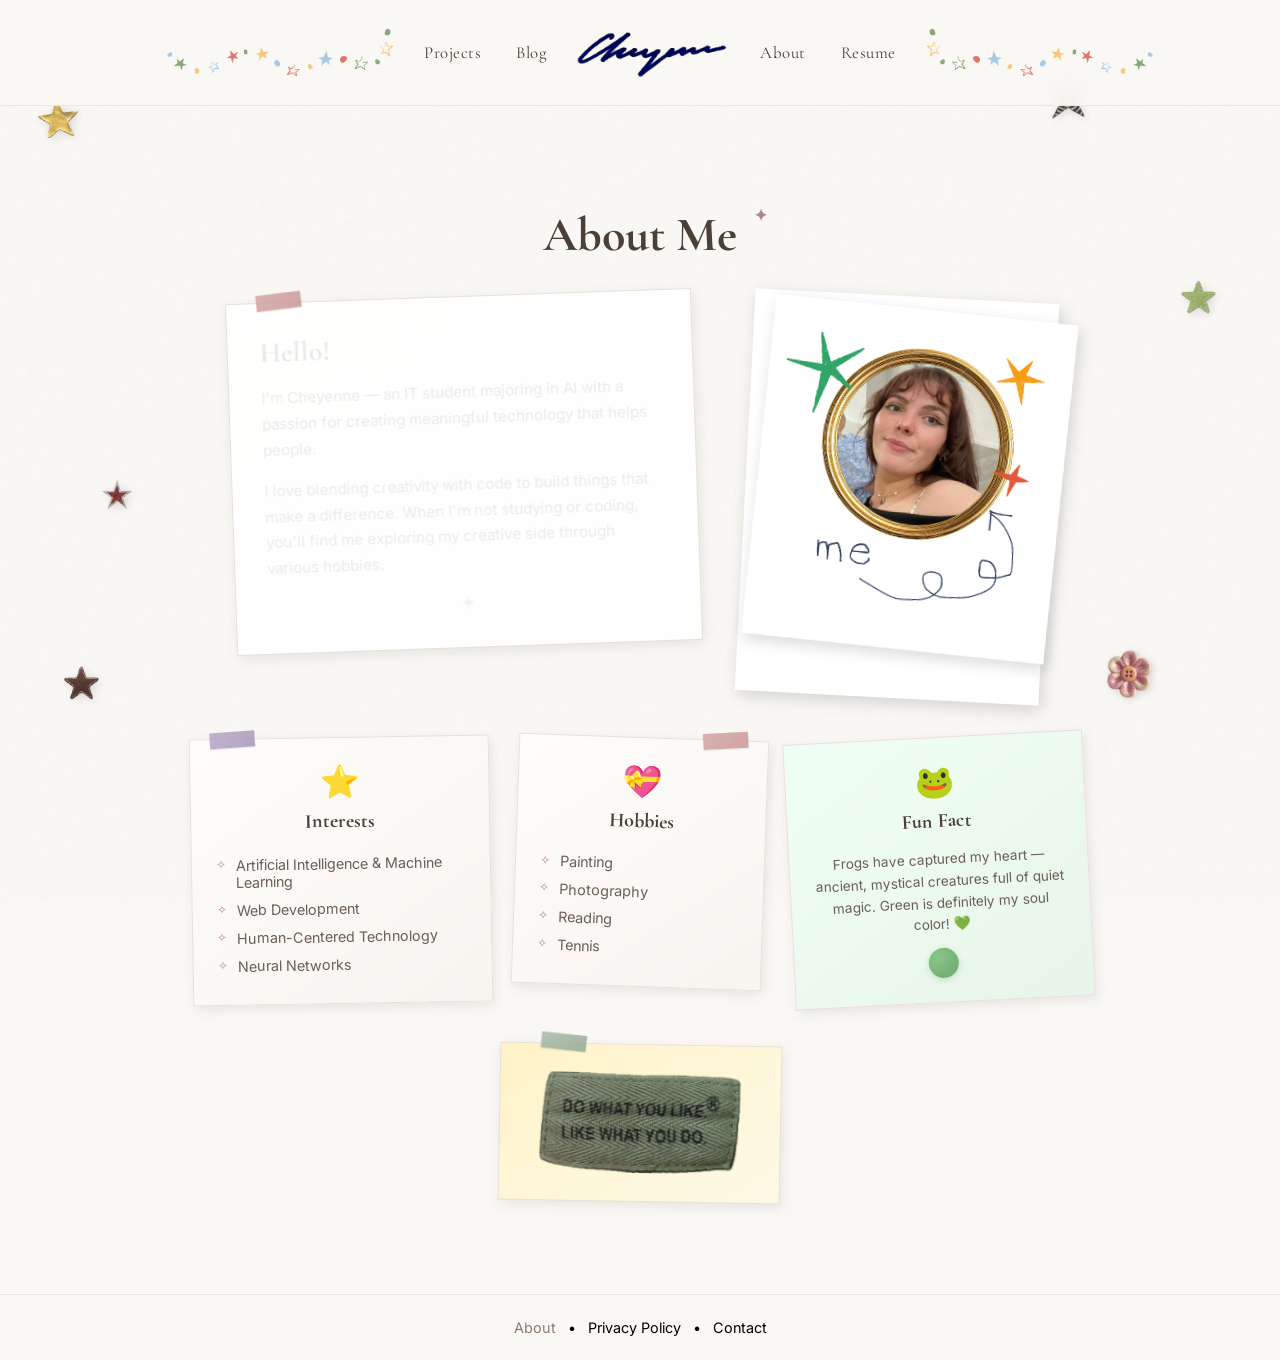
==== commit b1b96c00: "fixing about me style and content" ====
--- a/pages/about.html
+++ b/pages/about.html
@@ -10,6 +10,13 @@
 </head>
 
 <body class="scrapbook-body">
+    <!-- Hamburger Button (Mobile) -->
+    <button class="hamburger" aria-label="Toggle menu" aria-expanded="false">
+        <span class="hamburger-line"></span>
+        <span class="hamburger-line"></span>
+        <span class="hamburger-line"></span>
+    </button>
+
     <!-- Top Bar -->
     <div class="top-bar scrapbook-nav">
         <div class="top-left">
@@ -25,12 +32,6 @@
             </nav>
             <img src="../assets/images/stars-right.png" alt="Name" class="right-stars">
         </div>
-        
-        <button class="hamburger" aria-label="Toggle menu" aria-expanded="false">
-            <span class="hamburger-line"></span>
-            <span class="hamburger-line"></span>
-            <span class="hamburger-line"></span>
-        </button>
     </div>
 
     <!-- Mobile Navigation Overlay -->
@@ -46,244 +47,87 @@
     <!-- Main Content -->
     <main class="scrapbook-container">
         
-        <!-- Background Decorations -->
+        <!-- Paper texture background -->
         <div class="paper-texture"></div>
-        <div class="confetti c1">✦</div>
-        <div class="confetti c2">✧</div>
-        <div class="confetti c3">✿</div>
-        <div class="confetti c4">★</div>
-        <div class="confetti c5">☆</div>
+        
+        <!-- Decorative Stickers -->
+        <img src="../assets/images/gold_star.png" alt="" class="fixed-sticker" style="width: 40px; top: 100px; left: 3%;">
+        <img src="../assets/images/green_star.png" alt="" class="fixed-sticker" style="width: 35px; top: 280px; right: 5%;">
+        <img src="../assets/images/red_star.png" alt="" class="fixed-sticker" style="width: 30px; top: 480px; left: 8%;">
+        <img src="../assets/images/flower_button.png" alt="" class="fixed-sticker" style="width: 45px; top: 650px; right: 10%;">
+        <img src="../assets/images/brown_star.png" alt="" class="fixed-sticker" style="width: 35px; bottom: 200px; left: 5%;">
+        <img src="../assets/images/spiral_star.png" alt="" class="fixed-sticker" style="width: 40px; top: 80px; right: 15%;">
+        
+        <!-- Page Title -->
+        <section class="about-hero-section">
+            <h1 class="about-page-title">About Me</h1>
+        </section>
 
-        <!-- Draggable Stickers -->
-        <div class="sticker draggable" data-x="0" data-y="0" style="top: 150px; left: 5%;">🦋</div>
-        <div class="sticker draggable" data-x="0" data-y="0" style="top: 300px; right: 8%;">✨</div>
-        <div class="sticker draggable" data-x="0" data-y="0" style="top: 500px; left: 3%;">⭐</div>
-        <div class="sticker draggable" data-x="0" data-y="0" style="bottom: 200px; right: 5%;">💚</div>
-        <div class="sticker draggable" data-x="0" data-y="0" style="top: 700px; right: 15%;">🌸</div>
-
-        <!-- Magic 8-Ball -->
-        <div class="magic-8ball" id="magic8ball">
-            <div class="8ball-inner">
-                <div class="8ball-window">
-                    <span class="8ball-message">🧿</span>
-                </div>
-            </div>
-            <span class="8ball-label">click me</span>
-        </div>
-
-        <!-- Hero Section -->
-        <section class="scrapbook-hero">
+        <!-- First Row: About Me + Photo -->
+        <section class="about-row-1">
             
-            <!-- Photo with Polaroid Frame -->
-            <div class="polaroid-frame" style="--rotation: -4deg; --z: 10;">
-                <div class="washi-tape pink" style="top: -8px; left: 20px;"></div>
-                <div class="washi-tape sage" style="top: -8px; right: 20px;"></div>
-                <div class="photo-inner">
-                    <img src="https://images.unsplash.com/photo-1494790108377-be9c29b29330?w=400&h=500&fit=crop" alt="Cheyenne" class="profile-photo">
-                </div>
-                <div class="photo-caption">me ✧</div>
-                <div class="pushpin red"></div>
+            <!-- About Me Card -->
+            <div class="about-card-crafty" style="--rotation: -2deg;">
+                <div class="washi-tape pink" style="top: -10px; left: 30px;"></div>
+                <div class="paper-overlay"></div>
+                <h2 class="crafty-title">Hello!</h2>
+                <p class="crafty-text">I'm Cheyenne — an IT student majoring in AI with a passion for creating meaningful technology that helps people.</p>
+                <p class="crafty-text">I love blending creativity with code to build things that make a difference. When I'm not studying or coding, you'll find me exploring my creative side through various hobbies.</p>
+                <div class="cute-decoration">✦</div>
             </div>
 
-            <!-- About Card with Torn Edges -->
-            <div class="scrapbook-card about-card-scrapbook flip-card" style="--rotation: 2deg; --z: 5;">
-                <div class="washi-tape lavender" style="top: -10px; left: 30px;"></div>
-                <div class="paper-clip silver" style="top: -15px; right: 20px;"></div>
-                <div class="torn-edge-top"></div>
-                
-                <div class="flip-card-inner">
-                    <div class="flip-card-front">
-                        <h2 class="scrapbook-title">About Me</h2>
-                        <p class="scrapbook-text">I'm Cheyenne — an IT student weaving spells through AI, collecting moments through my lens, and finding magic in the everyday.</p>
-                        <span class="flip-hint">click to flip ✦</span>
-                    </div>
-                    <div class="flip-card-back">
-                        <h2 class="scrapbook-title">More About Me</h2>
-                        <p class="scrapbook-text">Bachelor of IT majoring in AI. Passionate about human-centered AI that empowers people. Exploring machine learning, neural networks, and adaptive algorithms.</p>
-                        <p class="scrapbook-text">Currently expanding skills in ML, neural networks, and AI-driven design. Let's connect!</p>
-                    </div>
-                </div>
-            </div>
-
-            <!-- Intro Note -->
-            <div class="sticky-note" style="--rotation: -3deg; --z: 8;">
-                <div class="note-content">
-                    <h3>Hello! 👋</h3>
-                    <p>Welcome to my little corner of the internet ✧</p>
-                </div>
+            <!-- Photo Polaroid -->
+            <div class="polaroid-crafty" style="--rotation: 3deg;">
+                <img src="../assets/images/me.png" class="polaroid-crafty">
             </div>
 
         </section>
 
-        <!-- Second Row -->
-        <section class="scrapbook-row-2">
+        <!-- Second Row: Interests + Hobbies -->
+        <section class="about-row-2">
             
-            <!-- Hobbies -->
-            <div class="scrapbook-card hobby-card-scrapbook flip-card" style="--rotation: -5deg; --z: 6;">
-                <div class="pushpin green" style="top: -12px;"></div>
-                <div class="flip-card-inner">
-                    <div class="flip-card-front">
-                        <div class="hobby-icon-scrap">🎨</div>
-                        <h3 class="hobby-title-scrap">Art</h3>
-                        <p class="hobby-desc-scrap">Digital & analog spellcraft</p>
-                        <span class="flip-hint">flip</span>
-                    </div>
-                    <div class="flip-card-back">
-                        <p class="flip-detail">Creating digital illustrations, sketches, and hand-drawn art. Love experimenting with different mediums!</p>
-                    </div>
-                </div>
+            <!-- Interests Card -->
+            <div class="crafty-card" style="--rotation: -1deg;">
+                <div class="washi-tape lavender" style="top: -8px; left: 20px;"></div>
+                <div class="card-icon">⭐</div>
+                <h3 class="crafty-card-title">Interests</h3>
+                <ul class="crafty-list">
+                    <li>Artificial Intelligence & Machine Learning</li>
+                    <li>Web Development</li>
+                    <li>Human-Centered Technology</li>
+                    <li>Neural Networks</li>
+                </ul>
             </div>
 
-            <div class="scrapbook-card hobby-card-scrapbook flip-card" style="--rotation: 4deg; --z: 4;">
-                <div class="pushpin yellow" style="top: -12px;"></div>
-                <div class="flip-card-inner">
-                    <div class="flip-card-front">
-                        <div class="hobby-icon-scrap">📷</div>
-                        <h3 class="hobby-title-scrap">Photography</h3>
-                        <p class="hobby-desc-scrap">Capturing fleeting moments</p>
-                        <span class="flip-hint">flip</span>
-                    </div>
-                    <div class="flip-card-back">
-                        <p class="flip-detail">Love photography — from street shots to portraits. Finding beauty in the everyday.</p>
-                    </div>
-                </div>
+            <!-- Hobbies Card -->
+            <div class="crafty-card" style="--rotation: 2deg;">
+                <div class="washi-tape pink" style="top: -8px; right: 20px;"></div>
+                <div class="card-icon">💝</div>
+                <h3 class="crafty-card-title">Hobbies</h3>
+                <ul class="crafty-list">
+                    <li>Painting</li>
+                    <li>Photography</li>
+                    <li>Reading</li>
+                    <li>Tennis</li>
+                </ul>
             </div>
 
-            <div class="scrapbook-card hobby-card-scrapbook flip-card" style="--rotation: -2deg; --z: 7;">
-                <div class="washi-tape pink" style="top: -8px; right: 15px; width: 30px;"></div>
-                <div class="flip-card-inner">
-                    <div class="flip-card-front">
-                        <div class="hobby-icon-scrap">🎵</div>
-                        <h3 class="hobby-title-scrap">Live Music</h3>
-                        <p class="hobby-desc-scrap">Concerts & festivals</p>
-                        <span class="flip-hint">flip</span>
-                    </div>
-                    <div class="flip-card-back">
-                        <p class="flip-detail">Nothing beats live music! Always looking for the next great concert to attend.</p>
-                    </div>
-                </div>
-            </div>
-
-            <!-- Quote Card -->
-            <div class="scrapbook-card quote-card-scrapbook" style="--rotation: 3deg; --z: 3;">
-                <div class="stamp">✦</div>
-                <blockquote class="quote-text-scrap">"The best way to predict the future is to create it."</blockquote>
-                <cite class="quote-author-scrap">— Peter Drucker</cite>
+            <!-- Fun Fact Card -->
+            <div class="crafty-card funfact-crafty" style="--rotation: -3deg;">
+                <div class="card-icon">🐸</div>
+                <h3 class="crafty-card-title">Fun Fact</h3>
+                <p class="crafty-text-small">Frogs have captured my heart — ancient, mystical creatures full of quiet magic. Green is definitely my soul color! 💚</p>
+                <div class="color-dot green"></div>
             </div>
 
         </section>
 
-        <!-- Third Row -->
-        <section class="scrapbook-row-3">
-            
-            <div class="scrapbook-card hobby-card-scrapbook flip-card" style="--rotation: 5deg; --z: 2;">
-                <div class="pushpin purple" style="top: -12px;"></div>
-                <div class="flip-card-inner">
-                    <div class="flip-card-front">
-                        <div class="hobby-icon-scrap">📚</div>
-                        <h3 class="hobby-title-scrap">Reading</h3>
-                        <p class="hobby-desc-scrap">Lost in magical worlds</p>
-                        <span class="flip-hint">flip</span>
-                    </div>
-                    <div class="flip-card-back">
-                        <p class="flip-detail">Always reading something — fantasy, sci-fi, philosophy, you name it!</p>
-                    </div>
-                </div>
+        <!-- Third Row: Quote -->
+        <section class="about-row-3">
+            <div class="quote-crafty-card" style="--rotation: 1deg;">
+                <div class="washi-tape sage" style="top: -10px; left: 40px;"></div>
+                <img src="../assets/images/quote.png" alt="" class="quote-image">
             </div>
-
-            <div class="scrapbook-card hobby-card-scrapbook flip-card" style="--rotation: -4deg; --z: 9;">
-                <div class="paper-clip gold" style="top: -15px; left: 20px;"></div>
-                <div class="flip-card-inner">
-                    <div class="flip-card-front">
-                        <div class="hobby-icon-scrap">💭</div>
-                        <h3 class="hobby-title-scrap">Philosophy</h3>
-                        <p class="hobby-desc-scrap">Ancient wisdom & mysteries</p>
-                        <span class="flip-hint">flip</span>
-                    </div>
-                    <div class="flip-card-back">
-                        <p class="flip-detail">Love deep discussions about life, existence, and the big questions.</p>
-                    </div>
-                </div>
-            </div>
-
-            <div class="scrapbook-card hobby-card-scrapbook flip-card" style="--rotation: 2deg; --z: 1;">
-                <div class="pushpin orange" style="top: -12px;"></div>
-                <div class="flip-card-inner">
-                    <div class="flip-card-front">
-                        <div class="hobby-icon-scrap">🎮</div>
-                        <h3 class="hobby-title-scrap">Video Games</h3>
-                        <p class="hobby-desc-scrap">Quests & virtual realms</p>
-                        <span class="flip-hint">flip</span>
-                    </div>
-                    <div class="flip-card-back">
-                        <p class="flip-detail">Gaming for fun and inspiration. RPGs, indie games, and cozy games are my jam!</p>
-                    </div>
-                </div>
-            </div>
-
-            <!-- Fun Fact: Frogs -->
-            <div class="scrapbook-card funfact-card-scrapbook" style="--rotation: -3deg; --z: 5;">
-                <div class="washi-tape sage" style="top: -8px; left: 25px;"></div>
-                <div class="funfact-content">
-                    <div class="frog-emoji">✨🐸✨</div>
-                    <h3 class="funfact-title-scrap">My Familiar</h3>
-                    <p class="funfact-desc-scrap">Frogs have captured my heart — ancient, mystical creatures full of quiet magic. 🐸💚</p>
-                </div>
-            </div>
-
-        </section>
-
-        <!-- Fourth Row -->
-        <section class="scrapbook-row-4">
-            
-            <div class="scrapbook-card hobby-card-scrapbook flip-card" style="--rotation: -2deg; --z: 4;">
-                <div class="pushpin pink" style="top: -12px;"></div>
-                <div class="flip-card-inner">
-                    <div class="flip-card-front">
-                        <div class="hobby-icon-scrap">💻</div>
-                        <h3 class="hobby-title-scrap">Web Design</h3>
-                        <p class="hobby-desc-scrap">Weaving web enchantments</p>
-                        <span class="flip-hint">flip</span>
-                    </div>
-                    <div class="flip-card-back">
-                        <p class="flip-detail">Building websites that blend creativity with technology. This site is a passion project!</p>
-                    </div>
-                </div>
-            </div>
-
-            <div class="scrapbook-card hobby-card-scrapbook flip-card" style="--rotation: 4deg; --z: 3;">
-                <div class="paper-clip bronze" style="top: -15px; right: 15px;"></div>
-                <div class="flip-card-inner">
-                    <div class="flip-card-front">
-                        <div class="hobby-icon-scrap">🎾</div>
-                        <h3 class="hobby-title-scrap">Tennis</h3>
-                        <p class="hobby-desc-scrap">Watching from the sidelines 😅</p>
-                        <span class="flip-hint">flip</span>
-                    </div>
-                    <div class="flip-card-back">
-                        <p class="flip-detail">I'm really bad at tennis... but I love watching matches! Go team! 🎾</p>
-                    </div>
-                </div>
-            </div>
-
-            <!-- Fun Fact: Green -->
-            <div class="scrapbook-card funfact-card-scrapbook green-card" style="--rotation: 3deg; --z: 6;">
-                <div class="color-gem-scrap"></div>
-                <div class="funfact-content">
-                    <h3 class="funfact-title-scrap">Enchanted Green</h3>
-                    <p class="funfact-desc-scrap">My soul color — the hue of moss, forests, and magic. 🌿💚</p>
-                </div>
-            </div>
-
-            <!-- Connect Card -->
-            <div class="scrapbook-card connect-card-scrapbook" style="--rotation: -5deg; --z: 7;">
-                <div class="ribbon-bow"></div>
-                <div class="torn-edge-bottom"></div>
-                <h2 class="connect-title-scrap">Let's Connect ✉</h2>
-                <p class="connect-desc-scrap">I'd love to hear your stories, share ideas, or chat about magic & tech.</p>
-                <a href="resume.html" class="connect-btn-scrap">Send a Message</a>
-            </div>
-
         </section>
 
     </main>
--- a/assets/css/style.css
+++ b/assets/css/style.css
@@ -1897,20 +1897,40 @@
 /* Draggable Stickers */
 .sticker {
     position: fixed;
-    font-size: 2rem;
     cursor: grab;
     z-index: 50;
-    transition: transform 0.1s ease;
-    user-select: none;
-    filter: drop-shadow(2px 2px 3px rgba(0,0,0,0.15));
+    transition: transform 0.2s ease, left 0.1s ease, top 0.1s ease;
+    filter: drop-shadow(2px 3px 5px rgba(0,0,0,0.2));
 }
 
 .sticker:hover {
-    transform: scale(1.2) rotate(10deg) !important;
+    transform: scale(1.15) rotate(5deg);
+    filter: drop-shadow(3px 5px 8px rgba(0,0,0,0.25));
 }
 
 .sticker:active {
     cursor: grabbing;
+}
+
+/* Fixed Layered Stickers */
+.fixed-sticker {
+    position: fixed;
+    z-index: 3;
+    pointer-events: none;
+    opacity: 0.85;
+    filter: drop-shadow(2px 2px 4px rgba(0,0,0,0.15));
+}
+
+/* Blot Decoration */
+.blot-decor {
+    position: fixed;
+    top: 20px;
+    right: 30px;
+    width: 150px;
+    height: auto;
+    z-index: 1;
+    opacity: 0.4;
+    pointer-events: none;
 }
 
 /* Magic 8-Ball */
@@ -2181,6 +2201,71 @@
     z-index: 100 !important;
 }
 
+/* Paper Overlay for Texture */
+.paper-overlay {
+    position: absolute;
+    top: 0;
+    left: 0;
+    right: 0;
+    bottom: 0;
+    background: rgba(255, 255, 255, 0.9);
+    pointer-events: none;
+    border-radius: inherit;
+    z-index: 1;
+}
+
+.scrapbook-card .scrapbook-title,
+.scrapbook-card .scrapbook-text,
+.scrapbook-card .flip-hint,
+.scrapbook-card .flip-detail,
+.scrapbook-card .hobby-icon-scrap,
+.scrapbook-card .hobby-title-scrap,
+.scrapbook-card .hobby-desc-scrap,
+.scrapbook-card .funfact-title-scrap,
+.scrapbook-card .funfact-desc-scrap,
+.scrapbook-card .quote-text-scrap,
+.scrapbook-card .quote-author-scrap,
+.scrapbook-card .connect-title-scrap,
+.scrapbook-card .connect-desc-scrap,
+.scrapbook-card .connect-btn-scrap,
+.scrapbook-card .washi-tape,
+.scrapbook-card .paper-clip,
+.scrapbook-card .pushpin,
+.scrapbook-card .ribbon-bow,
+.scrapbook-card .torn-edge-top,
+.scrapbook-card .torn-edge-bottom,
+.scrapbook-card .color-gem-scrap,
+.scrapbook-card .frog-image,
+.scrapbook-card .quote-stamp,
+.scrapbook-card .funfact-content,
+.flip-card-inner {
+    position: relative;
+    z-index: 2;
+}
+
+/* Quote Stamp */
+.quote-stamp {
+    position: absolute;
+    top: -20px;
+    right: -15px;
+    width: 50px;
+    height: auto;
+    opacity: 0.7;
+    transform: rotate(15deg);
+    filter: drop-shadow(1px 1px 2px rgba(0,0,0,0.1));
+}
+
+/* Frog Image */
+.frog-image {
+    width: 60px;
+    height: 60px;
+    object-fit: cover;
+    border-radius: 50%;
+    margin: 0 auto 0.5rem;
+    border: 2px solid #e8e0d8;
+    box-shadow: 2px 2px 6px rgba(0,0,0,0.1);
+}
+
 /* Torn Edges */
 .torn-edge-top {
     position: absolute;
@@ -2518,7 +2603,259 @@
         display: none;
     }
     
-    .sticker {
+    .sticker,
+    .fixed-sticker,
+    .blot-decor {
+        display: none;
+    }
+}
+
+/* ===================
+   About Page - New Crafty Design
+   =================== */
+.about-hero-section {
+    text-align: center;
+    margin-bottom: 2rem;
+}
+
+.about-page-title {
+    font-family: 'Cormorant Garamond', serif;
+    font-size: clamp(2rem, 5vw, 3rem);
+    color: #4a4035;
+    margin: 0;
+    display: inline-block;
+    position: relative;
+}
+
+.about-page-title::after {
+    content: '✦';
+    position: absolute;
+    right: -30px;
+    top: 0;
+    font-size: 1rem;
+    color: #b0858a;
+}
+
+.about-row-1 {
+    display: flex;
+    justify-content: center;
+    align-items: flex-start;
+    gap: 3rem;
+    margin-bottom: 2.5rem;
+    flex-wrap: wrap;
+}
+
+.about-card-crafty {
+    background: linear-gradient(145deg, #fefdfb, #f8f4f0);
+    border: 1px solid #e8e0d8;
+    padding: 2rem;
+    max-width: 400px;
+    box-shadow: 2px 4px 12px rgba(0,0,0,0.08);
+    transform: rotate(var(--rotation));
+    position: relative;
+}
+
+.about-card-crafty .crafty-title {
+    font-family: 'Cormorant Garamond', serif;
+    font-size: 1.75rem;
+    color: #2a2520;
+    margin: 0 0 1rem;
+}
+
+.crafty-text {
+    color: #3a3025;
+    line-height: 1.7;
+    margin-bottom: 0.75rem;
+    font-size: 0.95rem;
+}
+
+.cute-decoration {
+    text-align: center;
+    color: #b0858a;
+    font-size: 1.25rem;
+    margin-top: 1rem;
+}
+
+/* Polaroid */
+.polaroid-crafty {
+    background: #fff;
+    padding: 12px 12px 45px 12px;
+    box-shadow: 3px 5px 15px rgba(0,0,0,0.15);
+    transform: rotate(var(--rotation));
+    position: relative;
+    max-width: 280px;
+}
+
+.polaroid-inner {
+    border: 1px solid #e8e8e8;
+    overflow: hidden;
+}
+
+.me-photo {
+    width: 100%;
+    height: auto;
+    display: block;
+}
+
+.polaroid-caption {
+    position: absolute;
+    bottom: 12px;
+    left: 50%;
+    transform: translateX(-50%);
+    font-family: 'Cormorant Garamond', serif;
+    font-size: 1rem;
+    color: #555;
+    font-style: italic;
+}
+
+.polaroid-border {
+    position: absolute;
+    top: 8px;
+    left: 8px;
+    right: 8px;
+    bottom: 8px;
+    border: 1px solid #f0f0f0;
+    pointer-events: none;
+}
+
+/* Second Row */
+.about-row-2 {
+    display: flex;
+    justify-content: center;
+    align-items: flex-start;
+    gap: 1.5rem;
+    margin-bottom: 2.5rem;
+    flex-wrap: wrap;
+}
+
+.crafty-card {
+    background: linear-gradient(145deg, #fefdfb, #f8f4f0);
+    border: 1px solid #e8e0d8;
+    padding: 1.5rem;
+    min-width: 200px;
+    max-width: 250px;
+    box-shadow: 2px 4px 12px rgba(0,0,0,0.08);
+    transform: rotate(var(--rotation));
+    position: relative;
+    text-align: center;
+}
+
+.crafty-card .card-icon {
+    font-size: 2rem;
+    margin-bottom: 0.5rem;
+}
+
+.crafty-card-title {
+    font-family: 'Cormorant Garamond', serif;
+    font-size: 1.25rem;
+    color: #4a4035;
+    margin: 0 0 1rem;
+}
+
+.crafty-list {
+    list-style: none;
+    padding: 0;
+    margin: 0;
+    text-align: left;
+}
+
+.crafty-list li {
+    color: #6a5f55;
+    font-size: 0.9rem;
+    padding: 0.35rem 0;
+    padding-left: 1.25rem;
+    position: relative;
+}
+
+.crafty-list li::before {
+    content: '✧';
+    position: absolute;
+    left: 0;
+    color: #b0858a;
+    font-size: 0.75rem;
+}
+
+.funfact-crafty {
+    background: linear-gradient(145deg, #f0fff4, #e8f5e9);
+}
+
+.crafty-text-small {
+    color: #6a5f55;
+    font-size: 0.85rem;
+    line-height: 1.6;
+    margin: 0 0 0.75rem;
+}
+
+.color-dot {
+    width: 30px;
+    height: 30px;
+    border-radius: 50%;
+    margin: 0 auto;
+}
+
+.color-dot.green {
+    background: radial-gradient(circle at 30% 30%, #8ac48a, #6aa86a);
+    box-shadow: 0 2px 6px rgba(90, 154, 90, 0.3);
+}
+
+/* Third Row - Quote */
+.about-row-3 {
+    display: flex;
+    justify-content: center;
+    margin-bottom: 2rem;
+}
+
+.quote-crafty-card {
+    background: linear-gradient(145deg, #fef3c7, #fef9e7);
+    border: 1px solid #e8e0d8;
+    padding: 1.75rem 2.5rem;
+    text-align: center;
+    box-shadow: 2px 4px 12px rgba(0,0,0,0.08);
+    transform: rotate(var(--rotation));
+    position: relative;
+    max-width: 500px;
+}
+
+.quote-crafty {
+    font-family: 'Cormorant Garamond', serif;
+    font-size: 1.25rem;
+    color: #4a4035;
+    font-style: italic;
+    margin: 0 0 0.75rem;
+    line-height: 1.6;
+}
+
+.quote-author-crafty {
+    color: #b0858a;
+    font-size: 0.9rem;
+    font-style: italic;
+}
+
+.quote-image {
+    max-width: 200px;
+    height: auto;
+    display: block;
+    margin: 0 auto;
+}
+
+/* About Page Mobile */
+@media (max-width: 768px) {
+    .about-row-1,
+    .about-row-2,
+    .about-row-3 {
+        flex-direction: column;
+        align-items: center;
+    }
+    
+    .about-card-crafty,
+    .polaroid-crafty,
+    .crafty-card,
+    .quote-crafty-card {
+        transform: rotate(0deg) !important;
+        max-width: 100%;
+    }
+    
+    .about-page-title::after {
         display: none;
     }
 }
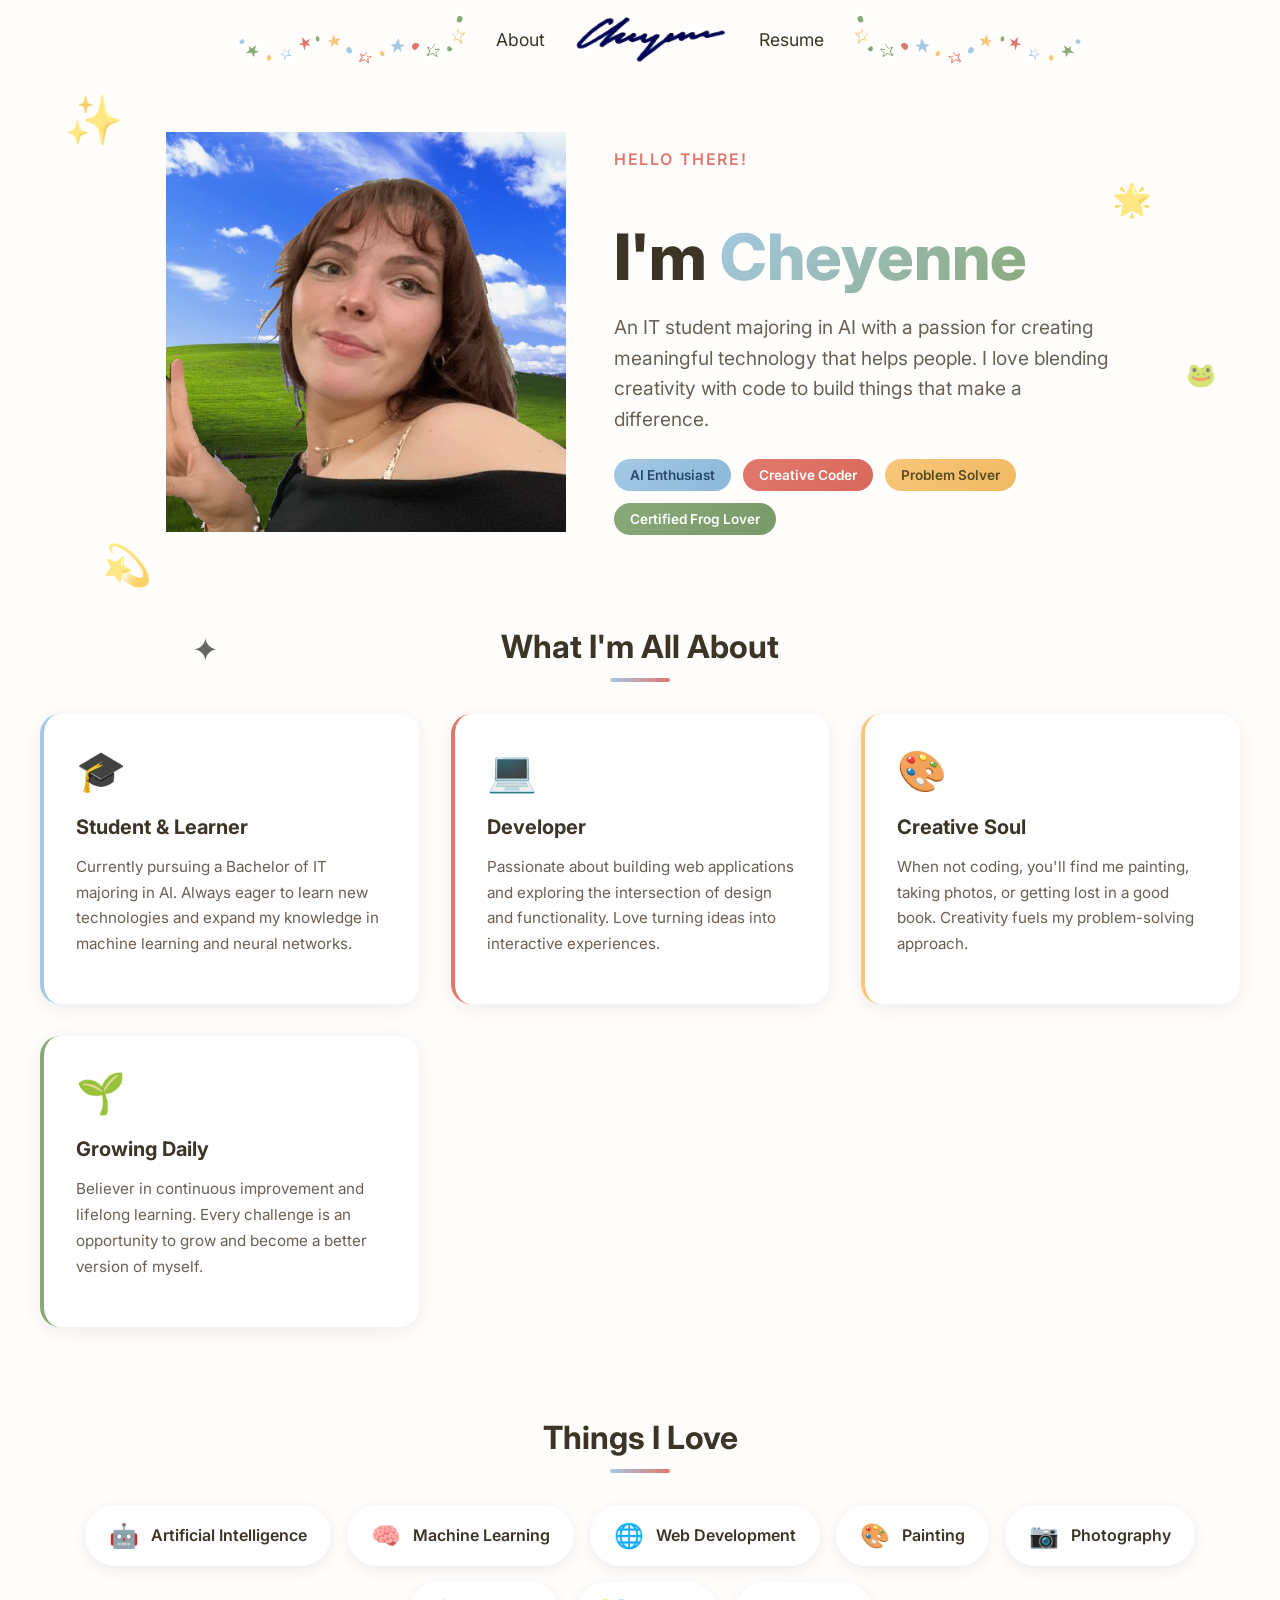
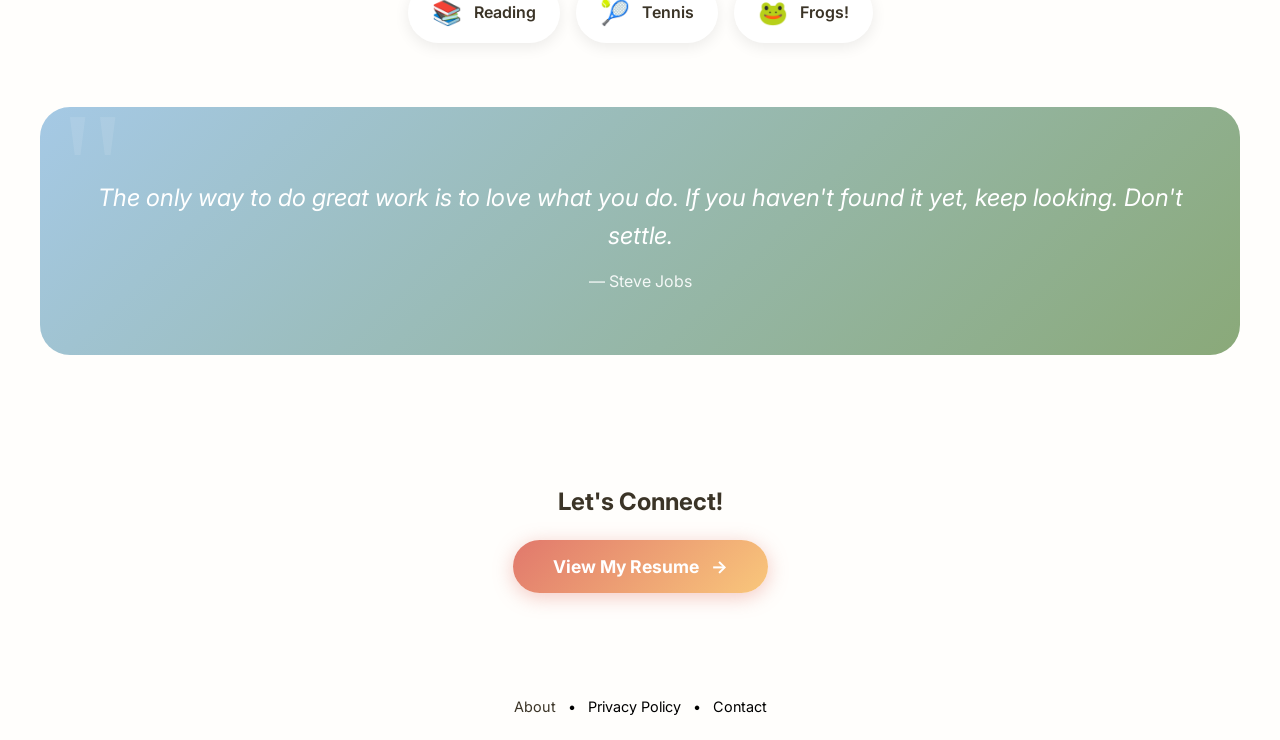
==== commit 0a99ef37: "merge changes from about and home pages" ====
--- a/pages/about.html
+++ b/pages/about.html
@@ -6,134 +6,130 @@
     <title>About - Cheyenne</title>
     <link rel="stylesheet" href="../assets/css/style.css">
     <link rel="preconnect" href="https://fonts.googleapis.com">
-    <link href="https://fonts.googleapis.com/css2?family=Cormorant+Garamond:ital,wght@0,400;0,500;0,600;1,400&family=Inter:wght@400;500;600;700&display=swap" rel="stylesheet">
+    <link href="https://fonts.googleapis.com/css2?family=Inter:wght@400;500;600;700;800&display=swap" rel="stylesheet">
 </head>
 
-<body class="scrapbook-body">
-    <!-- Hamburger Button (Mobile) -->
+<body class="playful-about">
+    <div class="floating-shapes">
+        <span class="shape shape-1">✨</span>
+        <span class="shape shape-2">🌟</span>
+        <span class="shape shape-3">💫</span>
+        <span class="shape shape-4">⭐</span>
+        <span class="shape shape-5">🐸</span>
+        <span class="shape shape-6">✦</span>
+    </div>
+
     <button class="hamburger" aria-label="Toggle menu" aria-expanded="false">
         <span class="hamburger-line"></span>
         <span class="hamburger-line"></span>
         <span class="hamburger-line"></span>
     </button>
 
-    <!-- Top Bar -->
-    <div class="top-bar scrapbook-nav">
+    <div class="top-bar">
         <div class="top-left">
-            <img src="../assets/images/stars-left.png" alt="Name" class="left-stars">
+            <img src="../assets/images/stars-left.png" alt="" class="left-stars">
             <nav class="nav-links">
-                <a href="projects.html">Projects</a>
-                <a href="blog.html">Blog</a>
+                <!-- <a href="projects.html">Projects</a>
+                <a href="blog.html">Blog</a> -->
+                <a href="about.html">About</a>
             </nav>
-            <img src="../assets/images/LOGO.png" alt="Name" class="top-logo">
+            <a href="../index.html"><img src="../assets/images/LOGO.png" alt="Logo" class="top-logo"></a>
             <nav class="nav-links">
-                <a href="about.html">About</a>
+                <!-- <a href="about.html">About</a> -->
                 <a href="resume.html">Resume</a>
             </nav>
-            <img src="../assets/images/stars-right.png" alt="Name" class="right-stars">
+            <img src="../assets/images/stars-right.png" alt="" class="right-stars">
         </div>
     </div>
 
-    <!-- Mobile Navigation Overlay -->
     <div class="mobile-nav-overlay">
         <nav class="mobile-nav">
-            <a href="projects.html" class="mobile-nav-link">Projects</a>
-            <a href="blog.html" class="mobile-nav-link">Blog</a>
+            <!-- <a href="projects.html" class="mobile-nav-link">Projects</a>
+            <a href="blog.html" class="mobile-nav-link">Blog</a> -->
             <a href="about.html" class="mobile-nav-link">About</a>
             <a href="resume.html" class="mobile-nav-link">Resume</a>
         </nav>
     </div>
 
-    <!-- Main Content -->
-    <main class="scrapbook-container">
-        
-        <!-- Paper texture background -->
-        <div class="paper-texture"></div>
-        
-        <!-- Decorative Stickers -->
-        <img src="../assets/images/gold_star.png" alt="" class="fixed-sticker" style="width: 40px; top: 100px; left: 3%;">
-        <img src="../assets/images/green_star.png" alt="" class="fixed-sticker" style="width: 35px; top: 280px; right: 5%;">
-        <img src="../assets/images/red_star.png" alt="" class="fixed-sticker" style="width: 30px; top: 480px; left: 8%;">
-        <img src="../assets/images/flower_button.png" alt="" class="fixed-sticker" style="width: 45px; top: 650px; right: 10%;">
-        <img src="../assets/images/brown_star.png" alt="" class="fixed-sticker" style="width: 35px; bottom: 200px; left: 5%;">
-        <img src="../assets/images/spiral_star.png" alt="" class="fixed-sticker" style="width: 40px; top: 80px; right: 15%;">
-        
-        <!-- Page Title -->
-        <section class="about-hero-section">
-            <h1 class="about-page-title">About Me</h1>
-        </section>
-
-        <!-- First Row: About Me + Photo -->
-        <section class="about-row-1">
-            
-            <!-- About Me Card -->
-            <div class="about-card-crafty" style="--rotation: -2deg;">
-                <div class="washi-tape pink" style="top: -10px; left: 30px;"></div>
-                <div class="paper-overlay"></div>
-                <h2 class="crafty-title">Hello!</h2>
-                <p class="crafty-text">I'm Cheyenne — an IT student majoring in AI with a passion for creating meaningful technology that helps people.</p>
-                <p class="crafty-text">I love blending creativity with code to build things that make a difference. When I'm not studying or coding, you'll find me exploring my creative side through various hobbies.</p>
-                <div class="cute-decoration">✦</div>
+    <main class="playful-container">
+        <section class="playful-hero">
+            <div class="playful-photo-wrapper">
+                <!-- <div class="playful-photo-frame"> -->
+                    <!-- <div class="playful-photo-inner"> -->
+                        <img src="../assets/images/me.png" alt="Cheyenne">
+                    <!-- </div> -->
+                <!-- </div> -->
             </div>
-
-            <!-- Photo Polaroid -->
-            <div class="polaroid-crafty" style="--rotation: 3deg;">
-                <img src="../assets/images/me.png" class="polaroid-crafty">
-            </div>
-
-        </section>
-
-        <!-- Second Row: Interests + Hobbies -->
-        <section class="about-row-2">
-            
-            <!-- Interests Card -->
-            <div class="crafty-card" style="--rotation: -1deg;">
-                <div class="washi-tape lavender" style="top: -8px; left: 20px;"></div>
-                <div class="card-icon">⭐</div>
-                <h3 class="crafty-card-title">Interests</h3>
-                <ul class="crafty-list">
-                    <li>Artificial Intelligence & Machine Learning</li>
-                    <li>Web Development</li>
-                    <li>Human-Centered Technology</li>
-                    <li>Neural Networks</li>
-                </ul>
-            </div>
-
-            <!-- Hobbies Card -->
-            <div class="crafty-card" style="--rotation: 2deg;">
-                <div class="washi-tape pink" style="top: -8px; right: 20px;"></div>
-                <div class="card-icon">💝</div>
-                <h3 class="crafty-card-title">Hobbies</h3>
-                <ul class="crafty-list">
-                    <li>Painting</li>
-                    <li>Photography</li>
-                    <li>Reading</li>
-                    <li>Tennis</li>
-                </ul>
-            </div>
-
-            <!-- Fun Fact Card -->
-            <div class="crafty-card funfact-crafty" style="--rotation: -3deg;">
-                <div class="card-icon">🐸</div>
-                <h3 class="crafty-card-title">Fun Fact</h3>
-                <p class="crafty-text-small">Frogs have captured my heart — ancient, mystical creatures full of quiet magic. Green is definitely my soul color! 💚</p>
-                <div class="color-dot green"></div>
-            </div>
-
-        </section>
-
-        <!-- Third Row: Quote -->
-        <section class="about-row-3">
-            <div class="quote-crafty-card" style="--rotation: 1deg;">
-                <div class="washi-tape sage" style="top: -10px; left: 40px;"></div>
-                <img src="../assets/images/quote.png" alt="" class="quote-image">
+            <div class="playful-intro">
+                <p class="playful-greeting">Hello there! </p>
+                <h1 class="playful-name">I'm <span>Cheyenne</span></h1>
+                <p class="playful-tagline">An IT student majoring in AI with a passion for creating meaningful technology that helps people. I love blending creativity with code to build things that make a difference.</p>
+                <div class="playful-badges">
+                    <span class="badge badge-blue">AI Enthusiast</span>
+                    <span class="badge badge-coral">Creative Coder</span>
+                    <span class="badge badge-yellow">Problem Solver</span>
+                    <span class="badge badge-green">Certified Frog Lover</span>
+                </div>
             </div>
         </section>
 
+        <section class="playful-section">
+            <h2 class="playful-section-title">What I'm All About</h2>
+            <div class="playful-cards">
+                <div class="playful-card playful-card-blue">
+                    <span class="playful-card-icon">🎓</span>
+                    <h3 class="playful-card-title">Student & Learner</h3>
+                    <p class="playful-card-text">Currently pursuing a Bachelor of IT majoring in AI. Always eager to learn new technologies and expand my knowledge in machine learning and neural networks.</p>
+                </div>
+                <div class="playful-card playful-card-coral">
+                    <span class="playful-card-icon">💻</span>
+                    <h3 class="playful-card-title">Developer</h3>
+                    <p class="playful-card-text">Passionate about building web applications and exploring the intersection of design and functionality. Love turning ideas into interactive experiences.</p>
+                </div>
+                <div class="playful-card playful-card-yellow">
+                    <span class="playful-card-icon">🎨</span>
+                    <h3 class="playful-card-title">Creative Soul</h3>
+                    <p class="playful-card-text">When not coding, you'll find me painting, taking photos, or getting lost in a good book. Creativity fuels my problem-solving approach.</p>
+                </div>
+                <div class="playful-card playful-card-green">
+                    <span class="playful-card-icon">🌱</span>
+                    <h3 class="playful-card-title">Growing Daily</h3>
+                    <p class="playful-card-text">Believer in continuous improvement and lifelong learning. Every challenge is an opportunity to grow and become a better version of myself.</p>
+                </div>
+            </div>
+        </section>
+
+        <section class="playful-section">
+            <h2 class="playful-section-title">Things I Love</h2>
+            <div class="playful-interests">
+                <div class="interest-tag"><span class="icon">🤖</span> Artificial Intelligence</div>
+                <div class="interest-tag"><span class="icon">🧠</span> Machine Learning</div>
+                <div class="interest-tag"><span class="icon">🌐</span> Web Development</div>
+                <div class="interest-tag"><span class="icon">🎨</span> Painting</div>
+                <div class="interest-tag"><span class="icon">📷</span> Photography</div>
+                <div class="interest-tag"><span class="icon">📚</span> Reading</div>
+                <div class="interest-tag"><span class="icon">🎾</span> Tennis</div>
+                <div class="interest-tag"><span class="icon">🐸</span> Frogs!</div>
+            </div>
+        </section>
+
+        <section class="playful-section">
+            <div class="playful-quote">
+                <p class="playful-quote-text">The only way to do great work is to love what you do. If you haven't found it yet, keep looking. Don't settle.</p>
+                <p class="playful-quote-author">— Steve Jobs</p>
+            </div>
+        </section>
+
+        <section class="playful-cta">
+            <h2 class="playful-cta-title">Let's Connect!</h2>
+            <a href="resume.html" class="playful-cta-btn">
+                <span>View My Resume</span>
+                <span>→</span>
+            </a>
+        </section>
     </main>
 
-    <!-- Footer -->
-    <footer class="scrapbook-footer">
+    <footer>
         <nav aria-label="Footer navigation">
             <a href="about.html">About</a> &nbsp; • &nbsp; Privacy Policy &nbsp; • &nbsp; Contact
         </nav>
--- a/assets/css/style.css
+++ b/assets/css/style.css
@@ -9,7 +9,7 @@
 
 
 .main-text {
-    color: rgb(68, 61, 49);
+    color: #3b3427;
     font-family: 'Inter', serif;
     font-size: clamp(1.6rem, 4vw, 3rem);
     padding: 2rem 1.5rem;
@@ -59,7 +59,7 @@
     display: flex;
     justify-content: center;
     align-items: center;
-    padding: 14px 20px;
+    padding: 1px 20px;
     background-color: rgb(255, 254, 252);
     position: fixed;
     top: 0;
@@ -82,15 +82,14 @@
 }
 
 .nav-links a {
-    color: rgb(68, 61, 49);
+    color: #3b3427;
     font-family: 'Inter', serif;
     text-decoration: none;
     font-size: 1.1rem;
 }
 
 .nav-links a:hover {
-    /* color: #ff772e; */
-    color: #2e8eff;
+    color: #e1786c;
 }
 
 .top-logo {
@@ -163,12 +162,12 @@
 }
 
 footer nav a {
-    color: rgb(68, 61, 49);
+    color: #3b3427;
     text-decoration: none;
 }
 
 footer nav a:hover {
-    color: #2e8eff;
+    color: #e1786c;
 }
 
 button {
@@ -328,10 +327,10 @@
         transition: color 0.2s ease, transform 0.2s ease;
     }
 
-    .mobile-nav-link:hover {
-        color: #2e8eff;
-        transform: scale(1.05);
-    }
+.mobile-nav-link:hover {
+    color: #e1786c;
+    transform: scale(1.05);
+}
 }
 
 /* ===================
@@ -345,7 +344,7 @@
 
 .section-title {
     font-size: clamp(2rem, 5vw, 3rem);
-    color: rgb(68, 61, 49);
+    color: #3b3427;
     text-align: center;
     margin-bottom: 0.5rem;
     font-weight: 800;
@@ -358,7 +357,7 @@
     display: block;
     width: 60px;
     height: 4px;
-    background: linear-gradient(90deg, #2e8eff, #60a5fa);
+    background: linear-gradient(90deg, #a5c9e5, #8aa979);
     margin: 1rem auto 0;
     border-radius: 2px;
 }
@@ -395,7 +394,7 @@
 .form-group label {
     display: block;
     margin-bottom: 0.6rem;
-    color: rgb(68, 61, 49);
+    color: #3b3427;
     font-weight: 600;
     font-size: 0.9rem;
     letter-spacing: 0.02em;
@@ -426,10 +425,10 @@
 .form-group select:focus,
 .form-group textarea:focus {
     outline: none;
-    border-color: #2e8eff;
+    border-color: #a5c9e5;
     box-shadow: 
-        0 0 0 4px rgba(46, 142, 255, 0.12),
-        0 4px 12px rgba(46, 142, 255, 0.08);
+        0 0 0 4px rgba(165, 201, 229, 0.12),
+        0 4px 12px rgba(165, 201, 229, 0.08);
     background: #fff;
     transform: translateY(-1px);
 }
@@ -454,7 +453,7 @@
     font-size: 1.05rem;
     font-weight: 600;
     letter-spacing: 0.03em;
-    background: linear-gradient(135deg, #1f2937 0%, #374151 100%);
+    background: linear-gradient(135deg, #e1786c 0%, #f9c77b 100%);
     color: white;
     border: none;
     border-radius: 12px;
@@ -462,7 +461,7 @@
     position: relative;
     overflow: hidden;
     transition: all 0.3s cubic-bezier(0.4, 0, 0.2, 1);
-    box-shadow: 0 4px 15px rgba(31, 41, 55, 0.25);
+    box-shadow: 0 4px 15px rgba(225, 120, 108, 0.25);
 }
 
 .submit-btn::before {
@@ -478,8 +477,8 @@
 
 .submit-btn:hover {
     transform: translateY(-2px);
-    box-shadow: 0 8px 25px rgba(31, 41, 55, 0.35);
-    background: linear-gradient(135deg, #374151 0%, #4b5563 100%);
+    box-shadow: 0 8px 25px rgba(225, 120, 108, 0.35);
+    background: linear-gradient(135deg, #f9c77b 0%, #e1786c 100%);
 }
 
 .submit-btn:hover::before {
@@ -488,7 +487,7 @@
 
 .submit-btn:active {
     transform: translateY(0);
-    box-shadow: 0 2px 10px rgba(31, 41, 55, 0.2);
+    box-shadow: 0 2px 10px rgba(225, 120, 108, 0.2);
 }
 
 /* Timeline */
@@ -508,7 +507,7 @@
     top: 8px;
     bottom: 8px;
     width: 2px;
-    background: linear-gradient(180deg, #2e8eff 0%, #93c5fd 50%, #e5e2dc 100%);
+    background: linear-gradient(180deg, #a5c9e5 0%, #8aa979 50%, #f9c77b 100%);
     border-radius: 2px;
 }
 
@@ -532,12 +531,12 @@
     top: 6px;
     width: 14px;
     height: 14px;
-    background: linear-gradient(135deg, #2e8eff, #60a5fa);
+    background: linear-gradient(135deg, #a5c9e5, #8aa979);
     border-radius: 50%;
     border: 3px solid rgb(255, 254, 252);
     box-shadow: 
-        0 0 0 3px rgba(46, 142, 255, 0.2),
-        0 2px 8px rgba(46, 142, 255, 0.3);
+        0 0 0 3px rgba(165, 201, 229, 0.2),
+        0 2px 8px rgba(165, 201, 229, 0.3);
     transform: translateX(-5px);
     transition: all 0.3s ease;
 }
@@ -545,21 +544,21 @@
 .timeline-entry:hover::before {
     transform: translateX(-5px) scale(1.2);
     box-shadow: 
-        0 0 0 4px rgba(46, 142, 255, 0.3),
-        0 4px 12px rgba(46, 142, 255, 0.4);
+        0 0 0 4px rgba(165, 201, 229, 0.3),
+        0 4px 12px rgba(165, 201, 229, 0.4);
 }
 
 .timeline-date {
     display: inline-block;
-    background: linear-gradient(135deg, #2e8eff, #3b82f6);
-    color: white;
+    background: linear-gradient(135deg, #a5c9e5, #8aa979);
+    color: #3b3427;
     padding: 0.4rem 1rem;
     border-radius: 25px;
     font-size: 0.8rem;
     font-weight: 600;
     margin-bottom: 1rem;
     letter-spacing: 0.05em;
-    box-shadow: 0 2px 8px rgba(46, 142, 255, 0.25);
+    box-shadow: 0 2px 8px rgba(165, 201, 229, 0.25);
 }
 
 .timeline-content {
@@ -582,7 +581,7 @@
     left: 0;
     width: 4px;
     height: 100%;
-    background: linear-gradient(180deg, #2e8eff, #60a5fa);
+    background: linear-gradient(180deg, #a5c9e5, #8aa979);
     border-radius: 4px 0 0 4px;
 }
 
@@ -595,14 +594,14 @@
 
 .timeline-title {
     font-size: 1.35rem;
-    color: rgb(68, 61, 49);
+    color: #3b3427;
     margin: 0 0 0.4rem;
     font-weight: 700;
     letter-spacing: -0.01em;
 }
 
 .timeline-company {
-    color: #2e8eff;
+    color: #e1786c;
     font-weight: 600;
     font-size: 0.95rem;
     margin: 0 0 1rem;
@@ -610,7 +609,7 @@
 }
 
 .timeline-description {
-    color: rgb(100, 90, 75);
+    color: #3b3427;
     margin: 0;
     line-height: 1.7;
     font-size: 0.995rem;
@@ -647,6 +646,189 @@
     .timeline-content {
         padding: 1.5rem;
         border-radius: 14px;
+    }
+}
+
+/* ===================
+   Resume Page - Additional Styles
+   =================== */
+
+/* Resume Header */
+.resume-header {
+    text-align: center;
+    margin-bottom: 1rem;
+}
+
+.linkedin-btn {
+    display: inline-flex;
+    align-items: center;
+    gap: 0.5rem;
+    background: linear-gradient(135deg, #0077b5, #0a66c2);
+    color: white;
+    text-decoration: none;
+    padding: 0.75rem 1.5rem;
+    border-radius: 25px;
+    font-weight: 600;
+    font-size: 0.95rem;
+    transition: all 0.3s ease;
+    box-shadow: 0 4px 12px rgba(0, 119, 181, 0.3);
+}
+
+.linkedin-btn:hover {
+    transform: translateY(-2px);
+    box-shadow: 0 6px 20px rgba(0, 119, 181, 0.4);
+    background: linear-gradient(135deg, #0a66c2, #0077b5);
+}
+
+.linkedin-btn svg {
+    width: 18px;
+    height: 18px;
+}
+
+/* Profile Section */
+.profile-section {
+    margin-bottom: 2.5rem;
+    text-align: center;
+}
+
+.profile-text {
+    color: rgb(100, 90, 75);
+    line-height: 1.8;
+    font-size: 1rem;
+    max-width: 800px;
+    margin: 0 auto;
+}
+
+/* Timeline List */
+.timeline-list {
+    margin: 0.75rem 0 0;
+    padding-left: 1.25rem;
+    color: rgb(100, 90, 75);
+    font-size: 0.9rem;
+    line-height: 1.7;
+}
+
+.timeline-list li {
+    margin-bottom: 0.35rem;
+}
+
+/* Skills Section */
+.skills-section {
+    margin-bottom: 3rem;
+}
+
+.skills-grid {
+    display: grid;
+    grid-template-columns: repeat(auto-fit, minmax(280px, 1fr));
+    gap: 1.5rem;
+}
+
+.skill-category {
+    background: linear-gradient(145deg, #ffffff, #fafaf8);
+    padding: 1.5rem;
+    border-radius: 12px;
+    box-shadow: 0 4px 16px rgba(0, 0, 0, 0.06);
+    border-left: 4px solid #a5c9e5;
+}
+
+.skill-title {
+    font-size: 1.15rem;
+    color: rgb(68, 61, 49);
+    margin: 0 0 0.75rem;
+    font-weight: 700;
+}
+
+.skill-description {
+    color: rgb(100, 90, 75);
+    margin: 0;
+    line-height: 1.7;
+    font-size: 0.9rem;
+}
+
+/* Attributes Section */
+.attributes-section {
+    margin-bottom: 3rem;
+}
+
+.attributes-grid {
+    display: grid;
+    grid-template-columns: repeat(auto-fit, minmax(240px, 1fr));
+    gap: 1.25rem;
+}
+
+.attribute-card {
+    background: linear-gradient(145deg, #f0fff4, #e8f5e9);
+    padding: 1.25rem;
+    border-radius: 12px;
+    box-shadow: 0 2px 12px rgba(0, 0, 0, 0.05);
+}
+
+.attribute-title {
+    font-size: 1rem;
+    color: rgb(68, 61, 49);
+    margin: 0 0 0.5rem;
+    font-weight: 700;
+}
+
+.attribute-description {
+    color: rgb(100, 90, 75);
+    margin: 0;
+    line-height: 1.6;
+    font-size: 0.85rem;
+}
+
+/* Licences Section */
+.licences-section {
+    margin-bottom: 3rem;
+}
+
+.licences-list {
+    display: flex;
+    flex-direction: column;
+    gap: 1rem;
+}
+
+.licence-item {
+    display: flex;
+    justify-content: space-between;
+    align-items: center;
+    background: linear-gradient(145deg, #ffffff, #fafaf8);
+    padding: 1rem 1.5rem;
+    border-radius: 10px;
+    box-shadow: 0 2px 8px rgba(0, 0, 0, 0.05);
+}
+
+.licence-name {
+    color: rgb(68, 61, 49);
+    font-weight: 500;
+    font-size: 0.95rem;
+}
+
+.licence-status {
+    background: linear-gradient(135deg, #22c55e, #16a34a);
+    color: white;
+    padding: 0.35rem 1rem;
+    border-radius: 15px;
+    font-size: 0.8rem;
+    font-weight: 600;
+}
+
+/* Resume Mobile */
+@media (max-width: 768px) {
+    .linkedin-btn {
+        padding: 0.6rem 1.25rem;
+        font-size: 0.85rem;
+    }
+    
+    .skills-grid,
+    .attributes-grid {
+        grid-template-columns: 1fr;
+    }
+    
+    .licence-item {
+        flex-direction: column;
+        align-items: flex-start;
+        gap: 0.5rem;
     }
 }
 
@@ -702,7 +884,7 @@
     bottom: 0.75rem;
     left: 50%;
     transform: translateX(-50%);
-    font-family: 'Caveat', cursive;
+    font-family: 'Inter', Arial, sans-serif;
     font-size: 1.25rem;
     color: rgb(68, 61, 49);
     background: rgba(255, 254, 252, 0.9);
@@ -775,7 +957,7 @@
 }
 
 .hello-text {
-    font-family: 'Caveat', cursive;
+    font-family: 'Inter', Arial, sans-serif;
     font-size: 2.5rem;
     color: rgb(68, 61, 49);
     margin: 0 0 1rem;
@@ -867,7 +1049,7 @@
 }
 
 .card-pattern.dots {
-    background-image: radial-gradient(circle, #2e8eff 1px, transparent 1px);
+    background-image: radial-gradient(circle, #a5c9e5 1px, transparent 1px);
     background-size: 12px 12px;
 }
 
@@ -876,8 +1058,8 @@
         0deg,
         transparent,
         transparent 10px,
-        #2e8eff 10px,
-        #2e8eff 11px
+        #a5c9e5 10px,
+        #a5c9e5 11px
     );
 }
 
@@ -889,7 +1071,7 @@
 }
 
 .card-title {
-    font-family: 'Caveat', cursive;
+    font-family: 'Inter', Arial, sans-serif;
     font-size: 1.75rem;
     color: rgb(68, 61, 49);
     margin: 0 0 1rem;
@@ -933,7 +1115,7 @@
     right: 20px;
     font-size: 1.75rem;
     transform: rotate(25deg);
-    color: #2e8eff;
+    color: #a5c9e5;
 }
 
 /* Hobby Cards */
@@ -1015,27 +1197,12 @@
 }
 
 /* Quote Card */
-.quote-card {
-    background: linear-gradient(145deg, #fef3c7, #fef9e7);
-    text-align: center;
-    padding: 2rem 1.5rem;
-    border-left: 4px solid #f59e0b;
-}
-
-.quote-text {
-    font-family: 'Caveat', cursive;
-    font-size: 1.35rem;
-    color: rgb(68, 61, 49);
-    margin: 0 0 0.75rem;
-    line-height: 1.6;
-    font-style: italic;
-}
-
-.quote-author {
-    font-size: 0.9rem;
-    color: rgb(100, 90, 75);
-    font-style: normal;
-}
+
+.quote {
+    justify-content: center;
+    width: auto;
+}
+
 
 /* Connect Card */
 .connect-card {
@@ -1047,7 +1214,7 @@
 }
 
 .connect-title {
-    font-family: 'Caveat', cursive;
+    font-family: 'Inter', Arial, sans-serif;
     font-size: 1.75rem;
     color: rgb(68, 61, 49);
     margin: 0 0 0.75rem;
@@ -1061,19 +1228,19 @@
 
 .connect-btn {
     display: inline-block;
-    background: linear-gradient(135deg, #2e8eff, #3b82f6);
+    background: linear-gradient(135deg, #a5c9e5, #8aa979);
     color: white;
     text-decoration: none;
     padding: 0.75rem 2rem;
     border-radius: 25px;
     font-weight: 600;
     transition: all 0.3s ease;
-    box-shadow: 0 4px 12px rgba(46, 142, 255, 0.3);
+    box-shadow: 0 4px 12px rgba(165, 201, 229, 0.3);
 }
 
 .connect-btn:hover {
     transform: translateY(-2px);
-    box-shadow: 0 6px 20px rgba(46, 142, 255, 0.4);
+    box-shadow: 0 6px 20px rgba(165, 201, 229, 0.4);
 }
 
 /* Decorative Floating Stickers */
@@ -1116,6 +1283,17 @@
     }
     50% {
         transform: translateY(-15px) rotate(5deg);
+    }
+}
+
+@keyframes twinkle {
+    0%, 100% { 
+        opacity: 0.35;
+        transform: scale(1);
+    }
+    50% { 
+        opacity: 0.7;
+        transform: scale(1.2);
     }
 }
 
@@ -1239,14 +1417,14 @@
 
 .whimsigoth-90s-nav .nav-links a {
     color: #4a4035;
-    font-family: 'Cormorant Garamond', serif;
+    font-family: 'Inter', serif;
     font-size: 1.05rem;
     letter-spacing: 0.03em;
 }
 
 .whimsigoth-90s-nav .nav-links a:hover {
-    color: #b0858a;
-    text-shadow: 0 0 8px rgba(176, 133, 138, 0.3);
+    color: #e1786c;
+    text-shadow: 0 0 8px rgba(225, 120, 108, 0.3);
 }
 
 .whimsigoth-90s-nav .hamburger-line {
@@ -1278,7 +1456,7 @@
     top: 180px;
     left: 6%;
     font-size: 1.75rem;
-    color: #b0858a;
+    color: #e1786c;
     opacity: 0.35;
     animation: twinkle 3s ease-in-out infinite;
 }
@@ -1288,7 +1466,7 @@
     top: 320px;
     right: 18%;
     font-size: 1.25rem;
-    color: #8a9a7a;
+    color: #8aa979;
     opacity: 0.4;
     animation: twinkle 4s ease-in-out infinite 1s;
 }
@@ -1360,7 +1538,7 @@
 .frame-ornament {
     position: absolute;
     font-size: 1rem;
-    color: #b0858a;
+    color: #e1786c;
 }
 
 .frame-ornament.top-left { top: -8px; left: -6px; }
@@ -1384,7 +1562,7 @@
     display: block;
     text-align: center;
     margin-top: 0.75rem;
-    font-family: 'Cormorant Garamond', serif;
+    font-family: 'Inter', Arial, sans-serif;
     font-size: 1rem;
     color: #8a7a6e;
     font-style: italic;
@@ -1396,7 +1574,7 @@
 }
 
 .whimsigoth-90s-title {
-    font-family: 'Cormorant Garamond', serif;
+    font-family: 'Inter', serif;
     font-size: clamp(2rem, 5vw, 3.5rem);
     color: #4a4035;
     margin: 0 0 0.5rem;
@@ -1405,9 +1583,9 @@
 }
 
 .whimsigoth-90s-subtitle {
-    font-family: 'Cormorant Garamond', serif;
+    font-family: 'Inter', serif;
     font-size: 1.15rem;
-    color: #b0858a;
+    color: #e1786c;
     margin: 0 0 1.5rem;
     letter-spacing: 0.08em;
     font-style: italic;
@@ -1442,7 +1620,7 @@
 .whimsigoth-90s-card:hover {
     transform: translateY(-4px);
     box-shadow: 0 8px 24px rgba(180, 160, 170, 0.15);
-    border-color: #b0858a;
+    border-color: #e1786c;
 }
 
 /* Arch decoration */
@@ -1480,7 +1658,7 @@
     transform: translateX(-50%);
     background: #faf8f5;
     padding: 0 8px;
-    color: #b0858a;
+    color: #e1786c;
     font-size: 0.9rem;
 }
 
@@ -1491,7 +1669,7 @@
 }
 
 .card-title-90s {
-    font-family: 'Cormorant Garamond', serif;
+    font-family: 'Inter', serif;
     font-size: 1.4rem;
     color: #4a4035;
     margin: 0.75rem 0 1rem;
@@ -1522,7 +1700,7 @@
 }
 
 .hobby-title-90s {
-    font-family: 'Cormorant Garamond', serif;
+    font-family: 'Inter', serif;
     font-size: 0.95rem;
     color: #4a4035;
     margin: 0 0 0.2rem;
@@ -1565,7 +1743,7 @@
 }
 
 .funfact-title-90s {
-    font-family: 'Cormorant Garamond', serif;
+    font-family: 'Inter', serif;
     font-size: 1rem;
     color: #4a4035;
     margin: 0 0 0.4rem;
@@ -1586,7 +1764,7 @@
 }
 
 .quote-text-90s {
-    font-family: 'Cormorant Garamond', serif;
+    font-family: 'Inter', serif;
     font-size: 1.15rem;
     color: #4a4035;
     font-style: italic;
@@ -1595,7 +1773,7 @@
 }
 
 .quote-author-90s {
-    color: #b0858a;
+    color: #e1786c;
     font-size: 0.85rem;
     font-style: italic;
 }
@@ -1608,7 +1786,7 @@
 }
 
 .connect-title-90s {
-    font-family: 'Cormorant Garamond', serif;
+    font-family: 'Inter', Arial, sans-serif;
     font-size: 1.4rem;
     color: #4a4035;
     margin: 0.5rem 0 0.6rem;
@@ -1624,22 +1802,22 @@
 
 .connect-btn-90s {
     display: inline-block;
-    background: linear-gradient(135deg, #b0858a, #9a7278);
+    background: linear-gradient(135deg, #e1786c, #9a7278);
     color: #fefdfb;
     text-decoration: none;
     padding: 0.65rem 1.75rem;
     border-radius: 20px;
-    font-family: 'Cormorant Garamond', serif;
+    font-family: 'Inter', Arial, sans-serif;
     font-size: 1rem;
     font-weight: 500;
     transition: all 0.3s ease;
-    border: 1px solid #b0858a;
+    border: 1px solid #e1786c;
 }
 
 .connect-btn-90s:hover {
     transform: translateY(-2px);
     box-shadow: 0 4px 15px rgba(176, 133, 138, 0.35);
-    background: linear-gradient(135deg, #c0959a, #b0858a);
+    background: linear-gradient(135deg, #c0959a, #e1786c);
 }
 
 /* Footer */
@@ -1657,7 +1835,7 @@
 }
 
 .whimsigoth-90s-footer nav a:hover {
-    color: #b0858a;
+    color: #e1786c;
 }
 
 /* Whimsigoth 90s Mobile */
@@ -1732,13 +1910,13 @@
 
 .projects-title {
     font-size: clamp(2rem, 5vw, 3rem);
-    color: rgb(68, 61, 49);
+    color: #3b3427;
     margin-bottom: 0.5rem;
     font-weight: 800;
 }
 
 .projects-subtitle {
-    color: rgb(100, 90, 75);
+    color: #3b3427;
     font-size: 1.1rem;
 }
 
@@ -1807,14 +1985,14 @@
 
 .project-link {
     display: inline-block;
-    color: #2e8eff;
+    color: #e1786c;
     text-decoration: none;
     font-weight: 600;
     transition: color 0.2s ease;
 }
 
 .project-link:hover {
-    color: #1a6fd8;
+    color: #f9c77b;
 }
 
 /* ===================
@@ -1850,7 +2028,7 @@
     animation: floatConfetti 8s ease-in-out infinite;
 }
 
-.confetti.c1 { top: 10%; left: 5%; animation-delay: 0s; color: #b0858a; }
+.confetti.c1 { top: 10%; left: 5%; animation-delay: 0s; color: #e1786c; }
 .confetti.c2 { top: 25%; right: 10%; animation-delay: 1s; color: #8a9a7a; }
 .confetti.c3 { top: 50%; left: 3%; animation-delay: 2s; color: #b08a9a; }
 .confetti.c4 { top: 70%; right: 5%; animation-delay: 3s; color: #9a8ab0; }
@@ -1872,13 +2050,13 @@
 
 .scrapbook-nav .nav-links a {
     color: #4a4035;
-    font-family: 'Cormorant Garamond', serif;
+    font-family: 'Inter', Arial, sans-serif;
     font-size: 1.05rem;
     letter-spacing: 0.03em;
 }
 
 .scrapbook-nav .nav-links a:hover {
-    color: #b0858a;
+    color: #e1786c;
 }
 
 .scrapbook-nav .hamburger-line {
@@ -2003,7 +2181,7 @@
     font-size: 0.65rem;
     color: #8a7a6e;
     white-space: nowrap;
-    font-family: 'Cormorant Garamond', serif;
+    font-family: 'Inter', Arial, sans-serif;
 }
 
 /* Hero Section */
@@ -2052,7 +2230,7 @@
     bottom: 10px;
     left: 50%;
     transform: translateX(-50%);
-    font-family: 'Cormorant Garamond', serif;
+    font-family: 'Inter', Arial, sans-serif;
     font-size: 1rem;
     color: #555;
     font-style: italic;
@@ -2168,7 +2346,7 @@
 }
 
 .sticky-note .note-content h3 {
-    font-family: 'Cormorant Garamond', serif;
+    font-family: 'Inter', Arial, sans-serif;
     font-size: 1.1rem;
     color: #4a4035;
     margin: 0 0 0.5rem;
@@ -2304,7 +2482,7 @@
 }
 
 .scrapbook-title {
-    font-family: 'Cormorant Garamond', serif;
+    font-family: 'Inter', Arial, sans-serif;
     font-size: 1.3rem;
     color: #4a4035;
     margin: 0 0 0.75rem;
@@ -2381,7 +2559,7 @@
 }
 
 .hobby-title-scrap {
-    font-family: 'Cormorant Garamond', serif;
+    font-family: 'Inter', Arial, sans-serif;
     font-size: 0.9rem;
     color: #4a4035;
     margin: 0 0 0.2rem;
@@ -2401,7 +2579,7 @@
 }
 
 .quote-text-scrap {
-    font-family: 'Cormorant Garamond', serif;
+    font-family: 'Inter', Arial, sans-serif;
     font-size: 1rem;
     color: #4a4035;
     font-style: italic;
@@ -2411,7 +2589,7 @@
 
 .quote-author-scrap {
     font-size: 0.8rem;
-    color: #b0858a;
+    color: #e1786c;
     font-style: italic;
 }
 
@@ -2420,7 +2598,7 @@
     top: -15px;
     right: -10px;
     font-size: 1.5rem;
-    color: #b0858a;
+    color: #e1786c;
     transform: rotate(20deg);
     opacity: 0.6;
 }
@@ -2442,7 +2620,7 @@
 }
 
 .funfact-title-scrap {
-    font-family: 'Cormorant Garamond', serif;
+    font-family: 'Inter', Arial, sans-serif;
     font-size: 0.95rem;
     color: #4a4035;
     margin: 0 0 0.4rem;
@@ -2477,7 +2655,7 @@
     left: -15px;
     width: 30px;
     height: 30px;
-    background: #b0858a;
+    background: #e1786c;
     border-radius: 50%;
     box-shadow: 1px 2px 4px rgba(0,0,0,0.2);
 }
@@ -2495,7 +2673,7 @@
 }
 
 .connect-title-scrap {
-    font-family: 'Cormorant Garamond', serif;
+    font-family: 'Inter', Arial, sans-serif;
     font-size: 1.2rem;
     color: #4a4035;
     margin: 0.5rem 0 0.5rem;
@@ -2510,7 +2688,7 @@
 
 .connect-btn-scrap {
     display: inline-block;
-    background: linear-gradient(135deg, #b0858a, #9a7278);
+    background: linear-gradient(135deg, #e1786c, #9a7278);
     color: #fefdfb;
     text-decoration: none;
     padding: 0.5rem 1.25rem;
@@ -2554,7 +2732,7 @@
 }
 
 .scrapbook-footer nav a:hover {
-    color: #b0858a;
+    color: #e1786c;
 }
 
 /* Mobile */
@@ -2619,7 +2797,7 @@
 }
 
 .about-page-title {
-    font-family: 'Cormorant Garamond', serif;
+    font-family: 'Inter', Arial, sans-serif;
     font-size: clamp(2rem, 5vw, 3rem);
     color: #4a4035;
     margin: 0;
@@ -2633,7 +2811,7 @@
     right: -30px;
     top: 0;
     font-size: 1rem;
-    color: #b0858a;
+    color: #e1786c;
 }
 
 .about-row-1 {
@@ -2656,7 +2834,7 @@
 }
 
 .about-card-crafty .crafty-title {
-    font-family: 'Cormorant Garamond', serif;
+    font-family: 'Inter', Arial, sans-serif;
     font-size: 1.75rem;
     color: #2a2520;
     margin: 0 0 1rem;
@@ -2671,7 +2849,7 @@
 
 .cute-decoration {
     text-align: center;
-    color: #b0858a;
+    color: #e1786c;
     font-size: 1.25rem;
     margin-top: 1rem;
 }
@@ -2702,7 +2880,7 @@
     bottom: 12px;
     left: 50%;
     transform: translateX(-50%);
-    font-family: 'Cormorant Garamond', serif;
+    font-family: 'Inter', Arial, sans-serif;
     font-size: 1rem;
     color: #555;
     font-style: italic;
@@ -2746,7 +2924,7 @@
 }
 
 .crafty-card-title {
-    font-family: 'Cormorant Garamond', serif;
+    font-family: 'Inter', Arial, sans-serif;
     font-size: 1.25rem;
     color: #4a4035;
     margin: 0 0 1rem;
@@ -2771,7 +2949,7 @@
     content: '✧';
     position: absolute;
     left: 0;
-    color: #b0858a;
+    color: #e1786c;
     font-size: 0.75rem;
 }
 
@@ -2817,7 +2995,7 @@
 }
 
 .quote-crafty {
-    font-family: 'Cormorant Garamond', serif;
+    font-family: 'Inter', Arial, sans-serif;
     font-size: 1.25rem;
     color: #4a4035;
     font-style: italic;
@@ -2826,7 +3004,7 @@
 }
 
 .quote-author-crafty {
-    color: #b0858a;
+    color: #e1786c;
     font-size: 0.9rem;
     font-style: italic;
 }
@@ -2876,13 +3054,13 @@
 
 .blog-title {
     font-size: clamp(2rem, 5vw, 3rem);
-    color: rgb(68, 61, 49);
+    color: #3b3427;
     margin-bottom: 0.5rem;
     font-weight: 800;
 }
 
 .blog-subtitle {
-    color: rgb(100, 90, 75);
+    color: #3b3427;
     font-size: 1.1rem;
 }
 
@@ -2898,7 +3076,7 @@
     padding: 1.5rem;
     box-shadow: 0 4px 20px rgba(0, 0, 0, 0.08);
     transition: all 0.3s ease;
-    border-left: 4px solid #2e8eff;
+    border-left: 4px solid #a5c9e5;
 }
 
 .blog-card:hover {
@@ -2929,7 +3107,7 @@
     display: inline-flex;
     align-items: center;
     gap: 0.5rem;
-    color: #2e8eff;
+    color: #e1786c;
     text-decoration: none;
     font-weight: 600;
     transition: gap 0.2s ease;
@@ -2951,3 +3129,994 @@
     }
 }
 
+.blog-empty,
+.projects-empty {
+    display: flex;
+    justify-content: center;
+    align-items: center;
+    min-height: 300px;
+    text-align: center;
+}
+
+.blog-empty-text,
+.projects-empty-text {
+    font-size: clamp(1.5rem, 4vw, 2.5rem);
+    color: #3b3427;
+    font-weight: 600;
+    opacity: 0.7;
+    position: relative;
+    padding: 2rem;
+}
+
+.blog-empty-text::before,
+.projects-empty-text::before {
+    content: '✨';
+    position: absolute;
+    top: -20px;
+    left: 50%;
+    transform: translateX(-50%);
+    font-size: 2rem;
+    animation: bounce 2s ease-in-out infinite;
+}
+
+@keyframes bounce {
+    0%, 100% { transform: translateX(-50%) translateY(0); }
+    50% { transform: translateX(-50%) translateY(-10px); }
+}
+
+.playful-about {
+    min-height: 100vh;
+    background: rgb(255, 254, 252);
+    padding-top: 100px;
+    position: relative;
+    overflow-x: hidden;
+}
+
+.floating-shapes {
+    position: fixed;
+    top: 0;
+    left: 0;
+    width: 100%;
+    height: 100%;
+    pointer-events: none;
+    z-index: 1;
+    overflow: hidden;
+}
+
+.shape {
+    position: absolute;
+    opacity: 0.6;
+    animation: floatShape 20s ease-in-out infinite;
+}
+
+.shape-1 { top: 10%; left: 5%; font-size: 3rem; animation-delay: 0s; }
+.shape-2 { top: 20%; right: 10%; font-size: 2rem; animation-delay: 2s; }
+.shape-3 { top: 60%; left: 8%; font-size: 2.5rem; animation-delay: 4s; }
+.shape-4 { top: 80%; right: 15%; font-size: 3rem; animation-delay: 6s; }
+.shape-5 { top: 40%; right: 5%; font-size: 1.5rem; animation-delay: 1s; }
+.shape-6 { top: 70%; left: 15%; font-size: 2rem; animation-delay: 3s; }
+
+@keyframes floatShape {
+    0%, 100% { transform: translateY(0) rotate(0deg); }
+    25% { transform: translateY(-20px) rotate(5deg); }
+    50% { transform: translateY(0) rotate(0deg); }
+    75% { transform: translateY(20px) rotate(-5deg); }
+}
+
+.playful-container {
+    max-width: 1200px;
+    margin: 0 auto;
+    padding: 2rem;
+    position: relative;
+    z-index: 2;
+}
+
+.playful-hero {
+    display: flex;
+    flex-wrap: wrap;
+    gap: 3rem;
+    align-items: center;
+    justify-content: center;
+    margin-bottom: 4rem;
+    animation: fadeInUp 1s ease-out;
+}
+
+@keyframes fadeInUp {
+    from {
+        opacity: 0;
+        transform: translateY(30px);
+    }
+    to {
+        opacity: 1;
+        transform: translateY(0);
+    }
+}
+
+.playful-photo-wrapper {
+    position: relative;
+}
+
+.playful-photo-frame {
+    width: 280px;
+    height: 280px;
+    border-radius: 50%;
+    background: linear-gradient(135deg, #a5c9e5, #e1786c, #f9c77b, #8aa979);
+    padding: 8px;
+    animation: rotateGradient 8s linear infinite, pulse 3s ease-in-out infinite;
+    position: relative;
+}
+
+@keyframes rotateGradient {
+    0% { filter: hue-rotate(0deg); }
+    100% { filter: hue-rotate(360deg); }
+}
+
+@keyframes pulse {
+    0%, 100% { transform: scale(1); }
+    50% { transform: scale(1.02); }
+}
+
+.playful-photo-frame::before {
+    content: '';
+    position: absolute;
+    top: -15px;
+    left: -15px;
+    right: -15px;
+    bottom: -15px;
+    border: 3px dashed rgba(59, 52, 39, 0.2);
+    border-radius: 50%;
+    animation: spin 20s linear infinite;
+}
+
+@keyframes spin {
+    from { transform: rotate(0deg); }
+    to { transform: rotate(360deg); }
+}
+
+.playful-photo-inner {
+    width: 100%;
+    height: 100%;
+    border-radius: 50%;
+    overflow: hidden;
+    background: #fff;
+}
+
+.playful-photo-inner img {
+    width: 100%;
+    height: 100%;
+    object-fit: cover;
+}
+
+.playful-intro {
+    flex: 1;
+    min-width: 300px;
+    max-width: 500px;
+}
+
+.playful-greeting {
+    font-size: 1rem;
+    color: #e1786c;
+    font-weight: 600;
+    letter-spacing: 0.1em;
+    text-transform: uppercase;
+    margin-bottom: 0.5rem;
+    animation: fadeInUp 1s ease-out 0.2s both;
+}
+
+.playful-name {
+    font-size: clamp(2.5rem, 6vw, 4rem);
+    color: #3b3427;
+    font-weight: 800;
+    margin-bottom: 1rem;
+    line-height: 1.1;
+    animation: fadeInUp 1s ease-out 0.3s both;
+}
+
+.playful-name span {
+    background: linear-gradient(135deg, #a5c9e5, #8aa979);
+    -webkit-background-clip: text;
+    -webkit-text-fill-color: transparent;
+    background-clip: text;
+}
+
+.playful-tagline {
+    font-size: 1.2rem;
+    color: #6a5f55;
+    margin-bottom: 1.5rem;
+    line-height: 1.6;
+    animation: fadeInUp 1s ease-out 0.4s both;
+}
+
+.playful-badges {
+    display: flex;
+    flex-wrap: wrap;
+    gap: 0.75rem;
+    animation: fadeInUp 1s ease-out 0.5s both;
+}
+
+.badge {
+    padding: 0.5rem 1rem;
+    border-radius: 50px;
+    font-size: 0.85rem;
+    font-weight: 600;
+    display: inline-flex;
+    align-items: center;
+    gap: 0.5rem;
+    transition: all 0.3s ease;
+    cursor: default;
+}
+
+.badge:hover {
+    transform: translateY(-3px) scale(1.05);
+}
+
+.badge-blue {
+    background: linear-gradient(135deg, #a5c9e5, #8ab8d9);
+    color: #2a4a6a;
+}
+
+.badge-coral {
+    background: linear-gradient(135deg, #e1786c, #d9685c);
+    color: #fff;
+}
+
+.badge-yellow {
+    background: linear-gradient(135deg, #f9c77b, #f0b860);
+    color: #5a4a20;
+}
+
+.badge-green {
+    background: linear-gradient(135deg, #8aa979, #7a9969);
+    color: #fff;
+}
+
+.playful-section {
+    margin-bottom: 4rem;
+}
+
+.playful-section-title {
+    font-size: clamp(1.5rem, 4vw, 2rem);
+    color: #3b3427;
+    font-weight: 700;
+    margin-bottom: 2rem;
+    text-align: center;
+    position: relative;
+    display: inline-block;
+    width: 100%;
+}
+
+.playful-section-title::after {
+    content: '';
+    display: block;
+    width: 60px;
+    height: 4px;
+    background: linear-gradient(90deg, #a5c9e5, #e1786c);
+    margin: 0.75rem auto 0;
+    border-radius: 2px;
+}
+
+.playful-cards {
+    display: grid;
+    grid-template-columns: repeat(auto-fit, minmax(280px, 1fr));
+    gap: 2rem;
+}
+
+.playful-card {
+    background: #fff;
+    border-radius: 20px;
+    padding: 2rem;
+    box-shadow: 0 4px 20px rgba(0, 0, 0, 0.08);
+    transition: all 0.4s cubic-bezier(0.4, 0, 0.2, 1);
+    position: relative;
+    overflow: hidden;
+    animation: fadeInUp 0.8s ease-out both;
+}
+
+.playful-card:nth-child(1) { animation-delay: 0.1s; }
+.playful-card:nth-child(2) { animation-delay: 0.2s; }
+.playful-card:nth-child(3) { animation-delay: 0.3s; }
+.playful-card:nth-child(4) { animation-delay: 0.4s; }
+
+.playful-card::before {
+    content: '';
+    position: absolute;
+    top: 0;
+    left: 0;
+    right: 0;
+    height: 4px;
+    background: linear-gradient(90deg, #a5c9e5, #e1786c, #f9c77b, #8aa979);
+    transform: scaleX(0);
+    transition: transform 0.4s ease;
+}
+
+.playful-card:hover {
+    transform: translateY(-10px);
+    box-shadow: 0 20px 40px rgba(0, 0, 0, 0.12);
+}
+
+.playful-card:hover::before {
+    transform: scaleX(1);
+}
+
+.playful-card-icon {
+    font-size: 2.5rem;
+    margin-bottom: 1rem;
+    display: block;
+}
+
+.playful-card-title {
+    font-size: 1.25rem;
+    color: #3b3427;
+    font-weight: 700;
+    margin-bottom: 0.75rem;
+}
+
+.playful-card-text {
+    color: #6a5f55;
+    line-height: 1.7;
+    font-size: 0.95rem;
+}
+
+.playful-card-blue { border-left: 4px solid #a5c9e5; }
+.playful-card-coral { border-left: 4px solid #e1786c; }
+.playful-card-yellow { border-left: 4px solid #f9c77b; }
+.playful-card-green { border-left: 4px solid #8aa979; }
+
+.playful-interests {
+    display: flex;
+    flex-wrap: wrap;
+    gap: 1rem;
+    justify-content: center;
+    animation: fadeInUp 1s ease-out 0.6s both;
+}
+
+.interest-tag {
+    background: #fff;
+    padding: 1rem 1.5rem;
+    border-radius: 50px;
+    font-weight: 600;
+    color: #3b3427;
+    box-shadow: 0 4px 15px rgba(0, 0, 0, 0.08);
+    transition: all 0.3s ease;
+    display: flex;
+    align-items: center;
+    gap: 0.75rem;
+}
+
+.interest-tag:hover {
+    transform: translateY(-5px) rotate(-2deg);
+    box-shadow: 0 10px 30px rgba(0, 0, 0, 0.15);
+}
+
+.interest-tag .icon {
+    font-size: 1.5rem;
+}
+
+.playful-quote {
+    background: linear-gradient(135deg, #a5c9e5 0%, #8aa979 100%);
+    padding: 3rem;
+    border-radius: 30px;
+    text-align: center;
+    color: #fff;
+    position: relative;
+    overflow: hidden;
+    animation: fadeInUp 1s ease-out 0.7s both;
+}
+
+.playful-quote::before {
+    content: '"';
+    position: absolute;
+    top: -30px;
+    left: 20px;
+    font-size: 10rem;
+    opacity: 0.1;
+    font-family: Georgia, serif;
+}
+
+.playful-quote-text {
+    font-size: clamp(1.2rem, 3vw, 1.5rem);
+    font-style: italic;
+    margin-bottom: 1rem;
+    line-height: 1.6;
+    position: relative;
+    z-index: 1;
+}
+
+.playful-quote-author {
+    font-size: 1rem;
+    opacity: 0.9;
+}
+
+.playful-cta {
+    text-align: center;
+    padding: 3rem;
+    animation: fadeInUp 1s ease-out 0.8s both;
+}
+
+.playful-cta-title {
+    font-size: 1.5rem;
+    color: #3b3427;
+    margin-bottom: 1.5rem;
+    font-weight: 700;
+}
+
+.playful-cta-btn {
+    display: inline-flex;
+    align-items: center;
+    gap: 0.75rem;
+    background: linear-gradient(135deg, #e1786c, #f9c77b);
+    color: #fff;
+    padding: 1rem 2.5rem;
+    border-radius: 50px;
+    font-weight: 700;
+    font-size: 1.1rem;
+    text-decoration: none;
+    transition: all 0.3s ease;
+    box-shadow: 0 4px 20px rgba(225, 120, 108, 0.4);
+}
+
+.playful-cta-btn:hover {
+    transform: translateY(-5px) scale(1.05);
+    box-shadow: 0 10px 30px rgba(225, 120, 108, 0.5);
+}
+
+@media (max-width: 768px) {
+    .playful-hero {
+        flex-direction: column;
+        text-align: center;
+    }
+    
+    .playful-photo-frame {
+        width: 220px;
+        height: 220px;
+    }
+    
+    .playful-badges {
+        justify-content: center;
+    }
+    
+    .playful-cards {
+        grid-template-columns: 1fr;
+    }
+    
+    .floating-shapes {
+        display: none;
+    }
+}
+
+.home-hero {
+    justify-content: flex-start;
+}
+
+.home-photo-wrapper {
+    flex-shrink: 0;
+}
+
+.home-photo-frame {
+    width: 150px;
+    height: 150px;
+    padding: 0;
+    background: transparent;
+    animation: none;
+}
+
+.home-photo-frame::before {
+    display: none;
+}
+
+.home-intro {
+    flex: 1;
+    min-width: 280px;
+}
+
+@media (max-width: 768px) {
+    .home-hero {
+        flex-direction: column;
+        text-align: center;
+    }
+    
+    .home-photo-frame {
+        width: 150px;
+        height: 150px;
+    }
+}
+
+.home-photo-frame .playful-photo-inner {
+    border-radius: 50%;
+    overflow: hidden;
+    box-shadow: 0 4px 15px rgba(0, 0, 0, 0.1);
+}
+
+/* ===================
+   Funky Home Page - 90s Scrapbook meets Wii Era
+   =================== */
+.funky-home {
+    background: rgb(255, 254, 252);
+    min-height: 100vh;
+    position: relative;
+    overflow-x: hidden;
+}
+
+.funky-home::before {
+    content: '';
+    position: fixed;
+    top: 0;
+    left: 0;
+    right: 0;
+    bottom: 0;
+    background-image: url("assets/images/paper_3.png");
+    background-size: 200px 200px;
+    opacity: 0.08;
+    pointer-events: none;
+    z-index: 0;
+}
+
+.funky-container {
+    max-width: 1000px;
+    margin: 0 auto;
+    padding: 140px 20px 60px;
+    position: relative;
+    z-index: 1;
+}
+
+/* Decorative Stickers */
+.funky-star-1 {
+    position: fixed;
+    width: 50px;
+    top: 15%;
+    left: 5%;
+    animation: float 6s ease-in-out infinite;
+    z-index: 10;
+    transform: rotate(-15deg);
+}
+
+.funky-star-2 {
+    position: fixed;
+    width: 40px;
+    top: 25%;
+    right: 8%;
+    animation: float 7s ease-in-out infinite 1s;
+    z-index: 10;
+    transform: rotate(10deg);
+}
+
+.funky-star-3 {
+    position: fixed;
+    width: 35px;
+    top: 50%;
+    left: 3%;
+    animation: float 5s ease-in-out infinite 2s;
+    z-index: 10;
+    transform: rotate(-20deg);
+}
+
+.funky-star-4 {
+    position: fixed;
+    width: 45px;
+    top: 70%;
+    right: 5%;
+    animation: float 8s ease-in-out infinite 0.5s;
+    z-index: 10;
+    transform: rotate(15deg);
+}
+
+.funky-star-5 {
+    position: fixed;
+    width: 38px;
+    bottom: 20%;
+    left: 10%;
+    animation: float 6s ease-in-out infinite 1.5s;
+    z-index: 10;
+    transform: rotate(-10deg);
+}
+
+.funky-flower-1 {
+    position: fixed;
+    width: 35px;
+    top: 35%;
+    right: 15%;
+    animation: float 7s ease-in-out infinite 0.8s;
+    z-index: 10;
+}
+
+.funky-flower-2 {
+    position: fixed;
+    width: 30px;
+    top: 60%;
+    left: 8%;
+    animation: float 6s ease-in-out infinite 1.2s;
+    z-index: 10;
+}
+
+.funky-heart {
+    position: fixed;
+    width: 28px;
+    top: 45%;
+    right: 3%;
+    animation: float 5s ease-in-out infinite 2s;
+    z-index: 10;
+}
+
+/* Hero Section */
+.funky-hero {
+    display: flex;
+    flex-wrap: wrap;
+    gap: 3rem;
+    align-items: center;
+    justify-content: center;
+    margin-bottom: 4rem;
+    animation: fadeInUp 0.8s ease-out;
+}
+
+.funky-photo-area {
+    position: relative;
+    flex-shrink: 0;
+}
+
+.funky-washi {
+    position: absolute;
+    width: 50px;
+    height: 18px;
+    z-index: 5;
+}
+
+.funky-washi.tape-1 {
+    top: -8px;
+    left: 25px;
+    background: linear-gradient(135deg, #ff9eb5, #ff8fa3);
+    transform: rotate(-5deg);
+    box-shadow: 0 2px 4px rgba(0,0,0,0.1);
+}
+
+.funky-washi.tape-2 {
+    top: -8px;
+    right: 25px;
+    background: linear-gradient(135deg, #98d8c8, #7ec8b8);
+    transform: rotate(5deg);
+    box-shadow: 0 2px 4px rgba(0,0,0,0.1);
+}
+
+.funky-polaroid {
+    background: #fff;
+    padding: 12px 12px 35px 12px;
+    box-shadow: 
+        3px 5px 15px rgba(0, 0, 0, 0.15),
+        1px 2px 5px rgba(0, 0, 0, 0.1);
+    transform: rotate(-3deg);
+    transition: transform 0.3s ease;
+}
+
+.funky-polaroid:hover {
+    transform: rotate(0deg) scale(1.02);
+}
+
+.funky-photo {
+    width: 180px;
+    height: 180px;
+    object-fit: cover;
+    display: block;
+    border: 1px solid #eee;
+}
+
+.funky-caption {
+    position: absolute;
+    bottom: 10px;
+    left: 50%;
+    transform: translateX(-50%);
+    font-family: 'Inter', Arial, sans-serif;
+    font-size: 0.95rem;
+    color: #555;
+    font-style: italic;
+}
+
+.funky-intro {
+    flex: 1;
+    min-width: 280px;
+    max-width: 500px;
+}
+
+.funky-title {
+    margin: 0 0 1rem;
+    line-height: 1.2;
+}
+
+.funky-hi {
+    display: block;
+    font-size: 1.2rem;
+    color: #e1786c;
+    font-weight: 600;
+    letter-spacing: 0.1em;
+    text-transform: uppercase;
+    margin-bottom: 0.5rem;
+    animation: fadeInUp 0.8s ease-out 0.2s both;
+}
+
+.funky-name {
+    display: block;
+    font-size: clamp(2.5rem, 6vw, 3.5rem);
+    color: #3b3427;
+    font-weight: 800;
+    animation: fadeInUp 0.8s ease-out 0.3s both;
+}
+
+.funky-tagline {
+    font-size: 1.1rem;
+    color: #6a5f55;
+    margin-bottom: 1.5rem;
+    line-height: 1.6;
+    animation: fadeInUp 0.8s ease-out 0.4s both;
+}
+
+.funky-badges {
+    display: flex;
+    flex-wrap: wrap;
+    gap: 0.75rem;
+    animation: fadeInUp 0.8s ease-out 0.5s both;
+}
+
+.funky-badge {
+    padding: 0.5rem 1rem;
+    border-radius: 20px;
+    font-size: 0.85rem;
+    font-weight: 600;
+    transition: all 0.3s ease;
+}
+
+.funky-badge:hover {
+    transform: translateY(-3px) scale(1.05);
+}
+
+.badge-1 {
+    background: linear-gradient(135deg, #a5c9e5, #8ab8d9);
+    color: #2a4a6a;
+}
+
+.badge-2 {
+    background: linear-gradient(135deg, #e1786c, #d9685c);
+    color: #fff;
+}
+
+.badge-3 {
+    background: linear-gradient(135deg, #f9c77b, #f0b860);
+    color: #5a4a20;
+}
+
+.badge-4 {
+    background: linear-gradient(135deg, #8aa979, #7a9969);
+    color: #fff;
+}
+
+/* Sections */
+.funky-section {
+    margin-bottom: 3.5rem;
+}
+
+.funky-section-title {
+    font-size: clamp(1.5rem, 4vw, 2rem);
+    color: #3b3427;
+    text-align: center;
+    margin-bottom: 2rem;
+    font-weight: 700;
+    position: relative;
+}
+
+.funky-section-title::before,
+.funky-section-title::after {
+    content: '★';
+    margin: 0 1rem;
+    color: #f9c77b;
+    font-size: 1rem;
+}
+
+/* Cards */
+.funky-cards {
+    display: grid;
+    grid-template-columns: repeat(auto-fit, minmax(220px, 1fr));
+    gap: 1.5rem;
+}
+
+.funky-card {
+    background: #fff;
+    border-radius: 16px;
+    padding: 1.5rem;
+    box-shadow: 0 4px 15px rgba(0, 0, 0, 0.08);
+    transition: all 0.3s ease;
+    position: relative;
+    overflow: hidden;
+    animation: fadeInUp 0.6s ease-out both;
+}
+
+.funky-card:nth-child(1) { animation-delay: 0.1s; }
+.funky-card:nth-child(2) { animation-delay: 0.2s; }
+.funky-card:nth-child(3) { animation-delay: 0.3s; }
+.funky-card:nth-child(4) { animation-delay: 0.4s; }
+
+.funky-card::before {
+    content: '';
+    position: absolute;
+    top: 0;
+    left: 0;
+    right: 0;
+    height: 4px;
+}
+
+.card-1::before { background: linear-gradient(90deg, #a5c9e5, #8aa979); }
+.card-2::before { background: linear-gradient(90deg, #e1786c, #f9c77b); }
+.card-3::before { background: linear-gradient(90deg, #f9c77b, #8aa979); }
+.card-4::before { background: linear-gradient(90deg, #8aa979, #a5c9e5); }
+
+.funky-card:hover {
+    transform: translateY(-8px);
+    box-shadow: 0 12px 30px rgba(0, 0, 0, 0.12);
+}
+
+.card-icon {
+    font-size: 2rem;
+    display: block;
+    margin-bottom: 0.75rem;
+}
+
+.card-title {
+    font-size: 1.2rem;
+    color: #3b3427;
+    margin: 0 0 0.5rem;
+    font-weight: 700;
+}
+
+.card-text {
+    font-size: 0.9rem;
+    color: #6a5f55;
+    line-height: 1.6;
+    margin: 0;
+}
+
+/* Tags */
+.funky-tags {
+    display: flex;
+    flex-wrap: wrap;
+    gap: 1rem;
+    justify-content: center;
+}
+
+.funky-tag {
+    background: linear-gradient(145deg, #fff, #f8f8f8);
+    padding: 0.75rem 1.25rem;
+    border-radius: 25px;
+    font-weight: 600;
+    color: #3b3427;
+    box-shadow: 
+        0 3px 10px rgba(0, 0, 0, 0.08),
+        inset 0 1px 0 rgba(255, 255, 255, 0.8);
+    transition: all 0.3s ease;
+    animation: fadeInUp 0.6s ease-out 0.5s both;
+}
+
+.funky-tag:hover {
+    transform: translateY(-5px) rotate(-2deg);
+    box-shadow: 0 8px 20px rgba(0, 0, 0, 0.15);
+}
+
+/* Quote Section */
+
+
+.funky-note {
+    background: linear-gradient(145deg, #fff9e6, #fff3cc);
+    padding: 2rem;
+    border-radius: 8px;
+    box-shadow: 0 4px 15px rgba(0, 0, 0, 0.08);
+    position: relative;
+    transform: rotate(1deg);
+    text-align: center;
+    max-width: 500px;
+    margin: 0 auto;
+}
+
+.funky-note::before {
+    content: '';
+    position: absolute;
+    top: -15px;
+    left: 50%;
+    transform: translateX(-50%);
+    width: 40px;
+    height: 15px;
+    background: linear-gradient(135deg, #ff9eb5, #ff8fa3);
+    box-shadow: 0 2px 4px rgba(0,0,0,0.1);
+}
+
+.quote-deco {
+    position: absolute;
+    top: -25px;
+    right: -15px;
+    width: 40px;
+    transform: rotate(15deg);
+    opacity: 0.7;
+}
+
+.quote-text {
+    font-size: 1.1rem;
+    color: #4a4035;
+    font-style: italic;
+    margin: 0 0 0.75rem;
+    line-height: 1.6;
+}
+
+.quote-author {
+    font-size: 0.9rem;
+    color: #8a7a6e;
+    margin: 0;
+}
+
+/* CTA */
+.funky-cta {
+    text-align: center;
+    padding: 2rem;
+    animation: fadeInUp 0.8s ease-out 0.7s both;
+}
+
+.cta-text {
+    font-size: 1.2rem;
+    color: #3b3427;
+    margin-bottom: 1.25rem;
+}
+
+.funky-btn {
+    display: inline-flex;
+    align-items: center;
+    gap: 0.75rem;
+    background: linear-gradient(135deg, #e1786c 0%, #f9c77b 100%);
+    color: #fff;
+    padding: 0.875rem 2rem;
+    border-radius: 30px;
+    font-weight: 700;
+    font-size: 1rem;
+    text-decoration: none;
+    transition: all 0.3s ease;
+    box-shadow: 0 4px 15px rgba(225, 120, 108, 0.35);
+}
+
+.funky-btn:hover {
+    transform: translateY(-4px) scale(1.03);
+    box-shadow: 0 8px 25px rgba(225, 120, 108, 0.45);
+}
+
+.btn-arrow {
+    font-size: 1.2rem;
+    transition: transform 0.3s ease;
+}
+
+.funky-btn:hover .btn-arrow {
+    transform: translateX(4px);
+}
+
+/* Mobile */
+@media (max-width: 768px) {
+    .funky-container {
+        padding: 100px 16px 40px;
+    }
+    
+    .funky-hero {
+        flex-direction: column;
+        text-align: center;
+    }
+    
+    .funky-photo-area {
+        order: -1;
+    }
+    
+    .funky-polaroid {
+        transform: rotate(-1deg);
+    }
+    
+    .funky-badges {
+        justify-content: center;
+    }
+    
+    .funky-cards {
+        grid-template-columns: 1fr;
+    }
+    
+    .deco-sticker {
+        display: none;
+    }
+}
+
